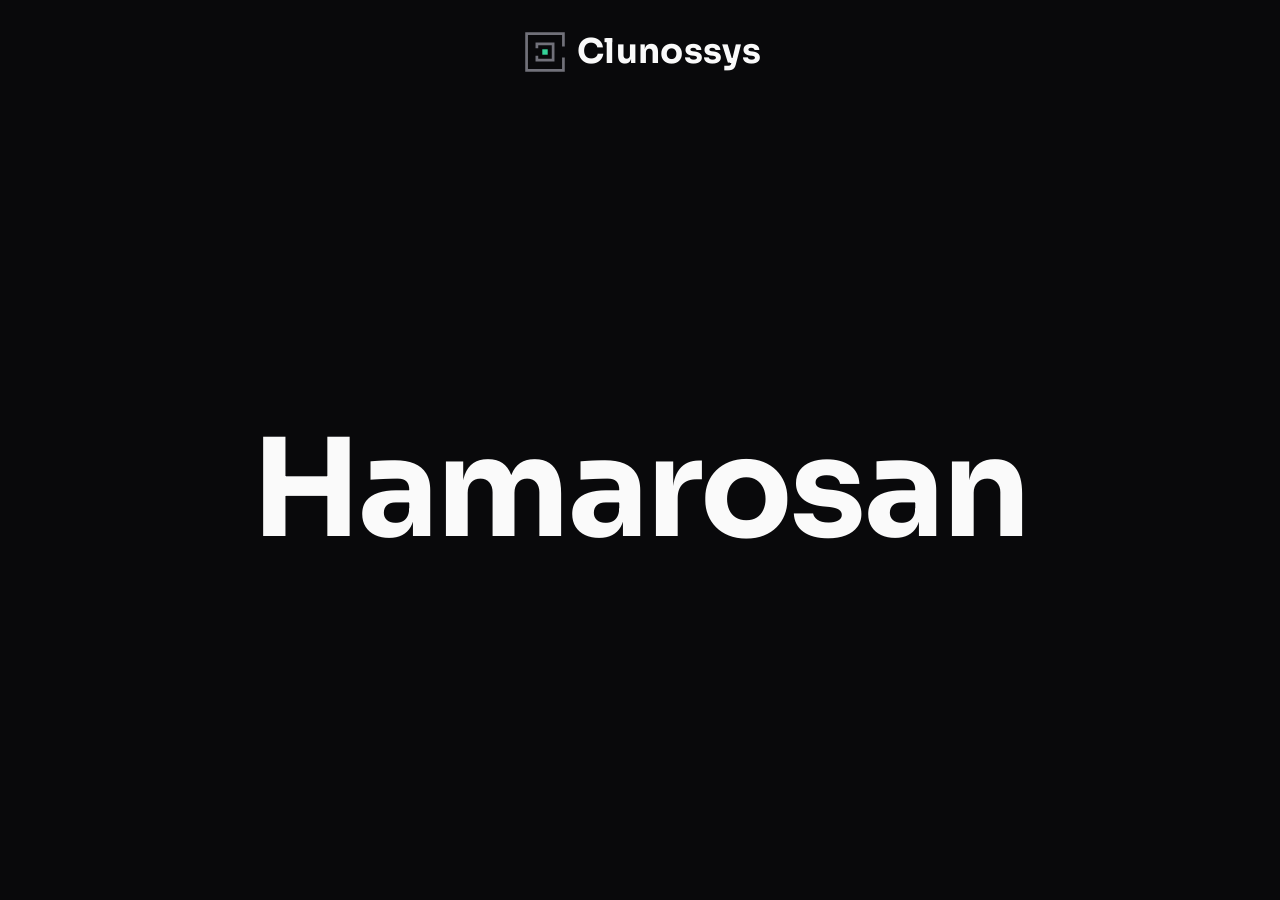
==== index.html @ a7177b34 "Update print statement from 'HellAdd coming soon pageo' to 'Goodbye'" ====
<!DOCTYPE html>
<html lang="hu">
<head>
<meta charset="utf-8">
<meta name="viewport" content="width=device-width, initial-scale=1">
<title>Clunossys | Hamarosan</title>
<meta name="description" content="A Clunossys weboldala hamarosan indul.">
<meta name="theme-color" content="#09090B">
<meta property="og:type" content="website">
<meta property="og:locale" content="hu_HU">
<meta property="og:title" content="Clunossys | Hamarosan">
<meta property="og:description" content="A Clunossys weboldala hamarosan indul.">
<meta property="og:url" content="https://clunossys.hu/">
<link rel="canonical" href="https://clunossys.hu/">
<link rel="icon" href="favicon.svg" type="image/svg+xml">
<style>
/* Sora Bold, embedded in this page (SIL Open Font License 1.1, (c) The Sora Project Authors). No request goes to Google. */
@font-face {
  font-family: 'Sora';
  font-style: normal;
  font-weight: 700;
  font-display: swap;
  src: url([data-uri]) format('woff2');
  unicode-range: U+0000-00FF, U+0131, U+0152-0153, U+02BB-02BC, U+02C6, U+02DA, U+02DC, U+0304, U+0308, U+0329, U+2000-206F, U+20AC, U+2122, U+2191, U+2193, U+2212, U+2215, U+FEFF, U+FFFD;
}

:root {
  color-scheme: dark;
  --ground: #09090B;
  --text: #FAFAFA;
  --wall: #71717A;
  --thread: #34D399;
  --font-display: 'Sora', 'Avenir Next', 'Segoe UI', sans-serif;
  --logo-mark: 52px;
  --logo-font: 34px;
  --logo-gap: 6px;
  --logo-lift: -0.03em;
  --p: 0;
}

* { box-sizing: border-box; }
html, body { height: 100%; }
body {
  margin: 0;
  background: var(--ground);
  color: var(--text);
  font-family: var(--font-display);
}

.site-header {
  position: fixed;
  top: 0;
  left: 0;
  right: 0;
  z-index: 10;
  height: calc(104px - 36px * var(--p));
  display: flex;
  align-items: center;
  justify-content: center;
  background: var(--ground);
  border-bottom: 1px solid rgb(39 39 42 / var(--p));
}
.logo {
  display: inline-flex;
  align-items: center;
  gap: var(--logo-gap);
  color: var(--text);
  text-decoration: none;
  transform: scale(calc(1 - 0.16 * var(--p)));
  border-radius: 6px;
}
.logo:focus-visible {
  outline: 2px solid var(--thread);
  outline-offset: 8px;
}
.logo-mark {
  flex: none;
  width: var(--logo-mark);
  height: var(--logo-mark);
  overflow: visible;
}
.logo-wall {
  fill: none;
  stroke: var(--wall);
  stroke-width: 5;
}
.logo-clew {
  fill: var(--thread);
}
.logo-word {
  display: flex;
  font-family: var(--font-display);
  font-weight: 700;
  font-size: var(--logo-font);
  line-height: 1.3;
  letter-spacing: 0.01em;
  white-space: nowrap;
  margin-bottom: calc(2 * var(--logo-lift));
}
.logo-word > span {
  flex: none;
  display: block;
}
.logo-word .x {
  overflow: hidden;
}
.logo-word .u {
  position: relative;
}
.logo-word .u .lo {
  display: block;
}
.logo-word .u .up {
  position: absolute;
  left: 0;
  top: 0;
  opacity: 0;
}

main {
  min-height: 100%;
  padding: 104px 24px 24px;
  display: flex;
  align-items: center;
  justify-content: center;
}
h1 {
  margin: 0;
  font-weight: 700;
  font-size: clamp(44px, 11vw, 136px);
  line-height: 1;
  letter-spacing: -0.02em;
  text-align: center;
}
</style>
</head>
<body id="top">

<header class="site-header">
  <a class="logo" id="logo" href="#top" aria-label="Clunossys">
    <svg class="logo-mark" id="logoMark" viewBox="0 0 96 96" aria-hidden="true">
      <path class="logo-wall" d="M82 38V14H14V82H82V58"></path>
      <path class="logo-wall" d="M33 41V33H63V63H33V55"></path>
      <rect class="logo-clew" id="logoClewHome" x="43" y="43" width="10" height="10" style="opacity: 0"></rect>
      <rect class="logo-clew" id="logoClew" x="43" y="43" width="10" height="10"></rect>
    </svg>
    <span class="logo-word" id="logoWord" aria-hidden="true"><span class="k">C</span><span class="x">lu</span><span class="k u"><span class="lo">n</span><span class="up">N</span></span><span class="x">os</span><span class="k u"><span class="lo">s</span><span class="up">S</span></span><span class="x">ys</span></span>
  </a>
</header>

<main>
  <h1>Hamarosan</h1>
</main>

<script>
(function () {
  var SCROLL_DISTANCE = 640;
  var TRAVEL_END = 0.6;
  var FADE_START = 0.63;
  var COLLAPSE_END = 0.88;
  var CAPS_START = 0.9;
  var C_BEARING = 0.045;
  var HALF = 5;

  var root = document.documentElement;
  var logo = document.getElementById('logo');
  var mark = document.getElementById('logoMark');
  var clew = document.getElementById('logoClew');
  var home = document.getElementById('logoClewHome');
  var word = document.getElementById('logoWord');
  var firstLetter = word.querySelector('.k');
  var groups = Array.prototype.slice.call(word.querySelectorAll('.x'));
  var caps = Array.prototype.slice.call(word.querySelectorAll('.u')).map(function (el) {
    return { el: el, lo: el.querySelector('.lo'), up: el.querySelector('.up') };
  });
  var reduceMotion = window.matchMedia('(prefers-reduced-motion: reduce)');

  var widths = [];
  var capWidths = [];
  var points = [];
  var lengths = [];
  var total = 0;
  var distance = SCROLL_DISTANCE;
  var ticking = false;

  function clamp(v) { return v < 0 ? 0 : v > 1 ? 1 : v; }
  function smooth(v) { return v * v * (3 - 2 * v); }

  function measure() {
    logo.style.transform = 'none';
    word.style.transform = '';
    groups.forEach(function (el) { el.style.width = ''; el.style.opacity = ''; });
    caps.forEach(function (c) { c.el.style.width = ''; });

    widths = groups.map(function (el) { return el.getBoundingClientRect().width; });
    capWidths = caps.map(function (c) {
      return [c.lo.getBoundingClientRect().width, c.up.getBoundingClientRect().width];
    });
    var m = mark.getBoundingClientRect();
    var c = firstLetter.getBoundingClientRect();
    var scale = m.width / 96;
    var fontSize = parseFloat(getComputedStyle(word).fontSize);
    var hitX = (c.left - m.left + fontSize * C_BEARING) / scale;

    points = [[48, 48], [23.5, 48], [23.5, 72.5], [72.5, 72.5], [72.5, 48], [hitX - HALF, 48]];
    lengths = [];
    total = 0;
    for (var i = 1; i < points.length; i++) {
      var d = Math.abs(points[i][0] - points[i - 1][0]) + Math.abs(points[i][1] - points[i - 1][1]);
      lengths.push(d);
      total += d;
    }

    var scroller = document.scrollingElement || root;
    var maxScroll = scroller.scrollHeight - window.innerHeight;
    distance = maxScroll > 0 ? Math.min(SCROLL_DISTANCE, maxScroll) : SCROLL_DISTANCE;

    logo.style.transform = '';
    update();
  }

  function pointAt(t) {
    var dist = t * total;
    for (var i = 0; i < lengths.length; i++) {
      if (dist <= lengths[i] || i === lengths.length - 1) {
        var f = lengths[i] ? clamp(dist / lengths[i]) : 1;
        return [
          points[i][0] + (points[i + 1][0] - points[i][0]) * f,
          points[i][1] + (points[i + 1][1] - points[i][1]) * f
        ];
      }
      dist -= lengths[i];
    }
    return points[points.length - 1];
  }

  function update() {
    ticking = false;
    var scrollTop = (document.scrollingElement || root).scrollTop;
    var p = clamp(scrollTop / distance);
    if (reduceMotion.matches) { p = p >= 1 ? 1 : 0; }

    var t = clamp(p / TRAVEL_END);
    var q = clamp((p - TRAVEL_END) / (COLLAPSE_END - TRAVEL_END));
    var u = smooth(clamp((p - CAPS_START) / (1 - CAPS_START)));

    root.style.setProperty('--p', p.toFixed(4));

    var pos = pointAt(t);
    clew.setAttribute('transform', 'translate(' + (pos[0] - 48).toFixed(2) + ' ' + (pos[1] - 48).toFixed(2) + ')');

    clew.style.opacity = (1 - clamp((p - FADE_START) / 0.06)).toFixed(3);
    home.style.opacity = smooth(clamp((p - FADE_START) / (COLLAPSE_END - FADE_START))).toFixed(3);

    caps.forEach(function (c, i) {
      var w = capWidths[i];
      c.el.style.width = (w[0] + (w[1] - w[0]) * u).toFixed(2) + 'px';
      c.lo.style.opacity = (1 - u).toFixed(3);
      c.up.style.opacity = u.toFixed(3);
    });

    var knock = Math.sin(Math.PI * clamp(q / 0.3)) * 3;
    word.style.transform = knock ? 'translateX(' + knock.toFixed(2) + 'px)' : '';

    var stagger = 0.16;
    groups.forEach(function (el, i) {
      var e = smooth(clamp((q - i * stagger) / (1 - (groups.length - 1) * stagger)));
      el.style.width = (widths[i] * (1 - e)).toFixed(2) + 'px';
      el.style.opacity = clamp(1 - e * 1.35).toFixed(3);
    });
  }

  function onScroll() {
    if (!ticking) {
      ticking = true;
      window.requestAnimationFrame(update);
    }
  }

  window.addEventListener('scroll', onScroll, { passive: true });
  window.addEventListener('resize', measure);
  window.addEventListener('load', measure);
  if (reduceMotion.addEventListener) { reduceMotion.addEventListener('change', update); }
  if (document.fonts && document.fonts.ready) { document.fonts.ready.then(measure); }
  measure();
})();
</script>
</body>
</html>
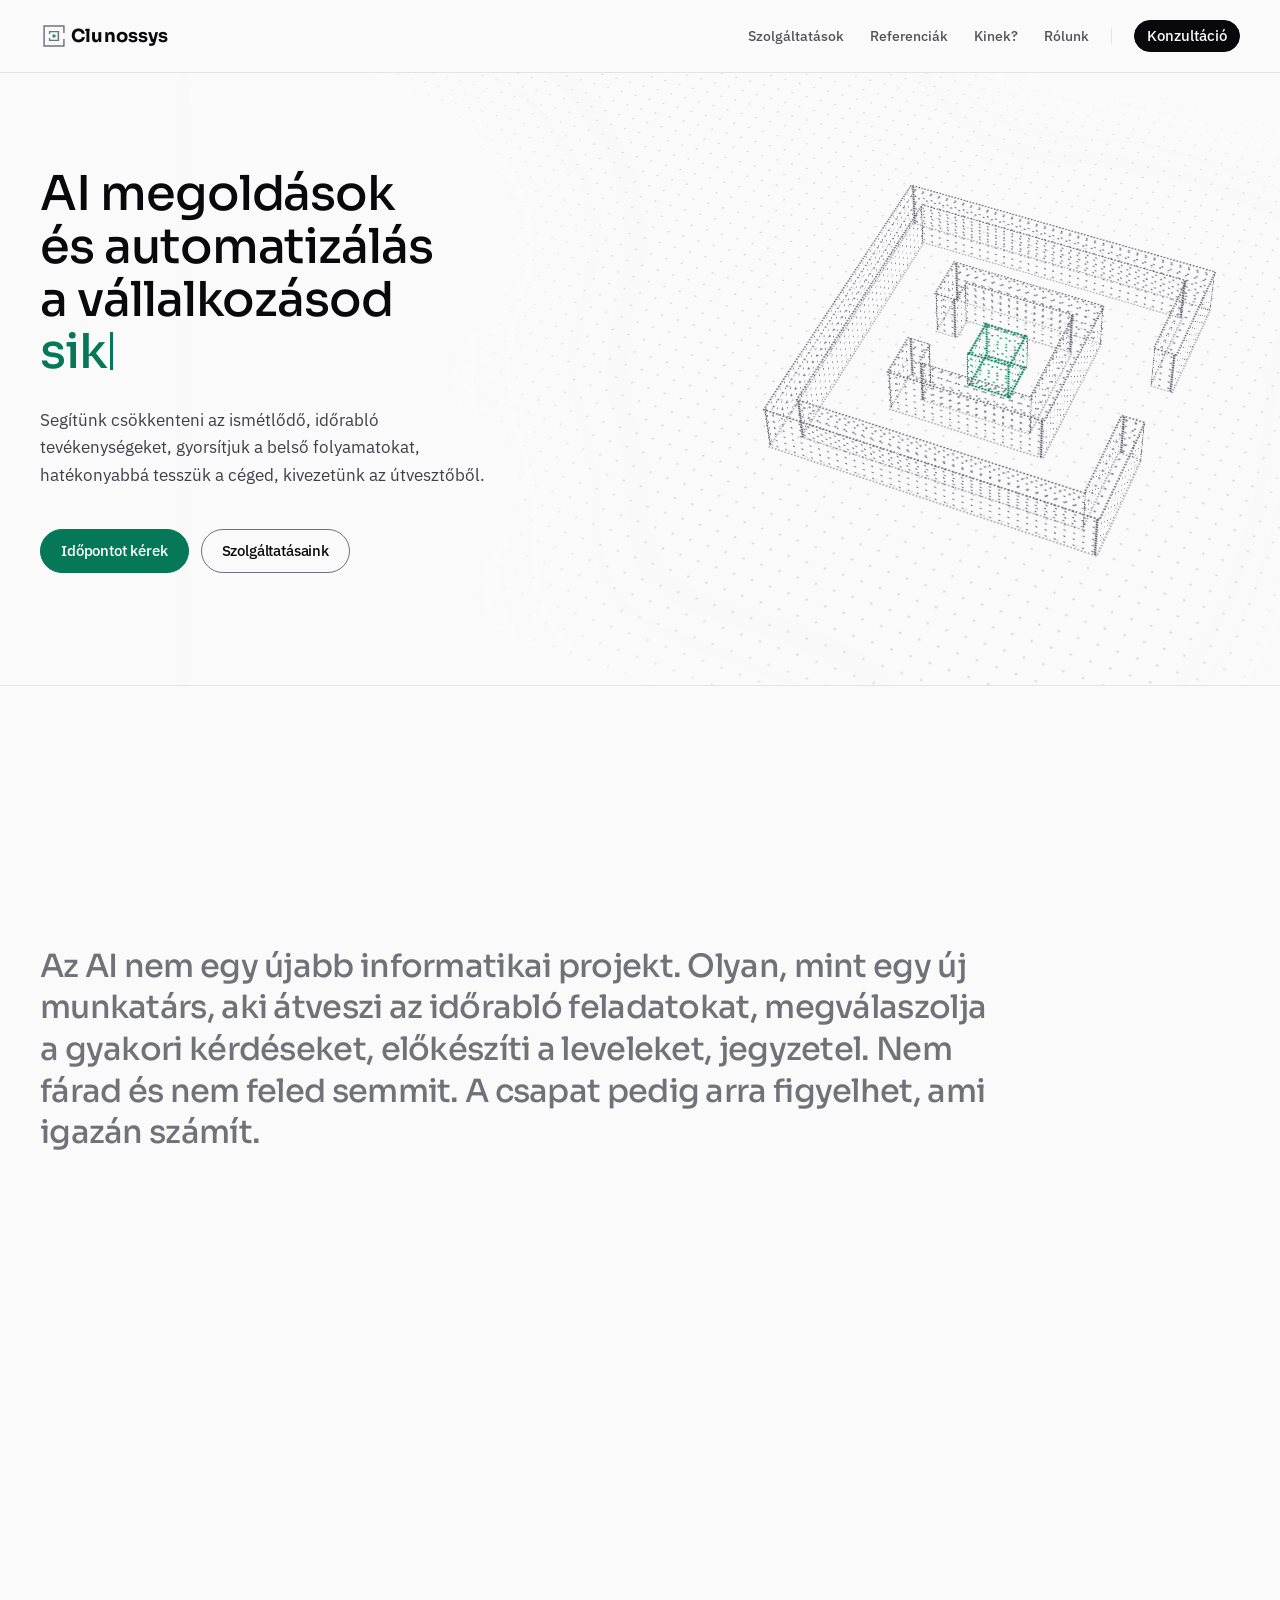
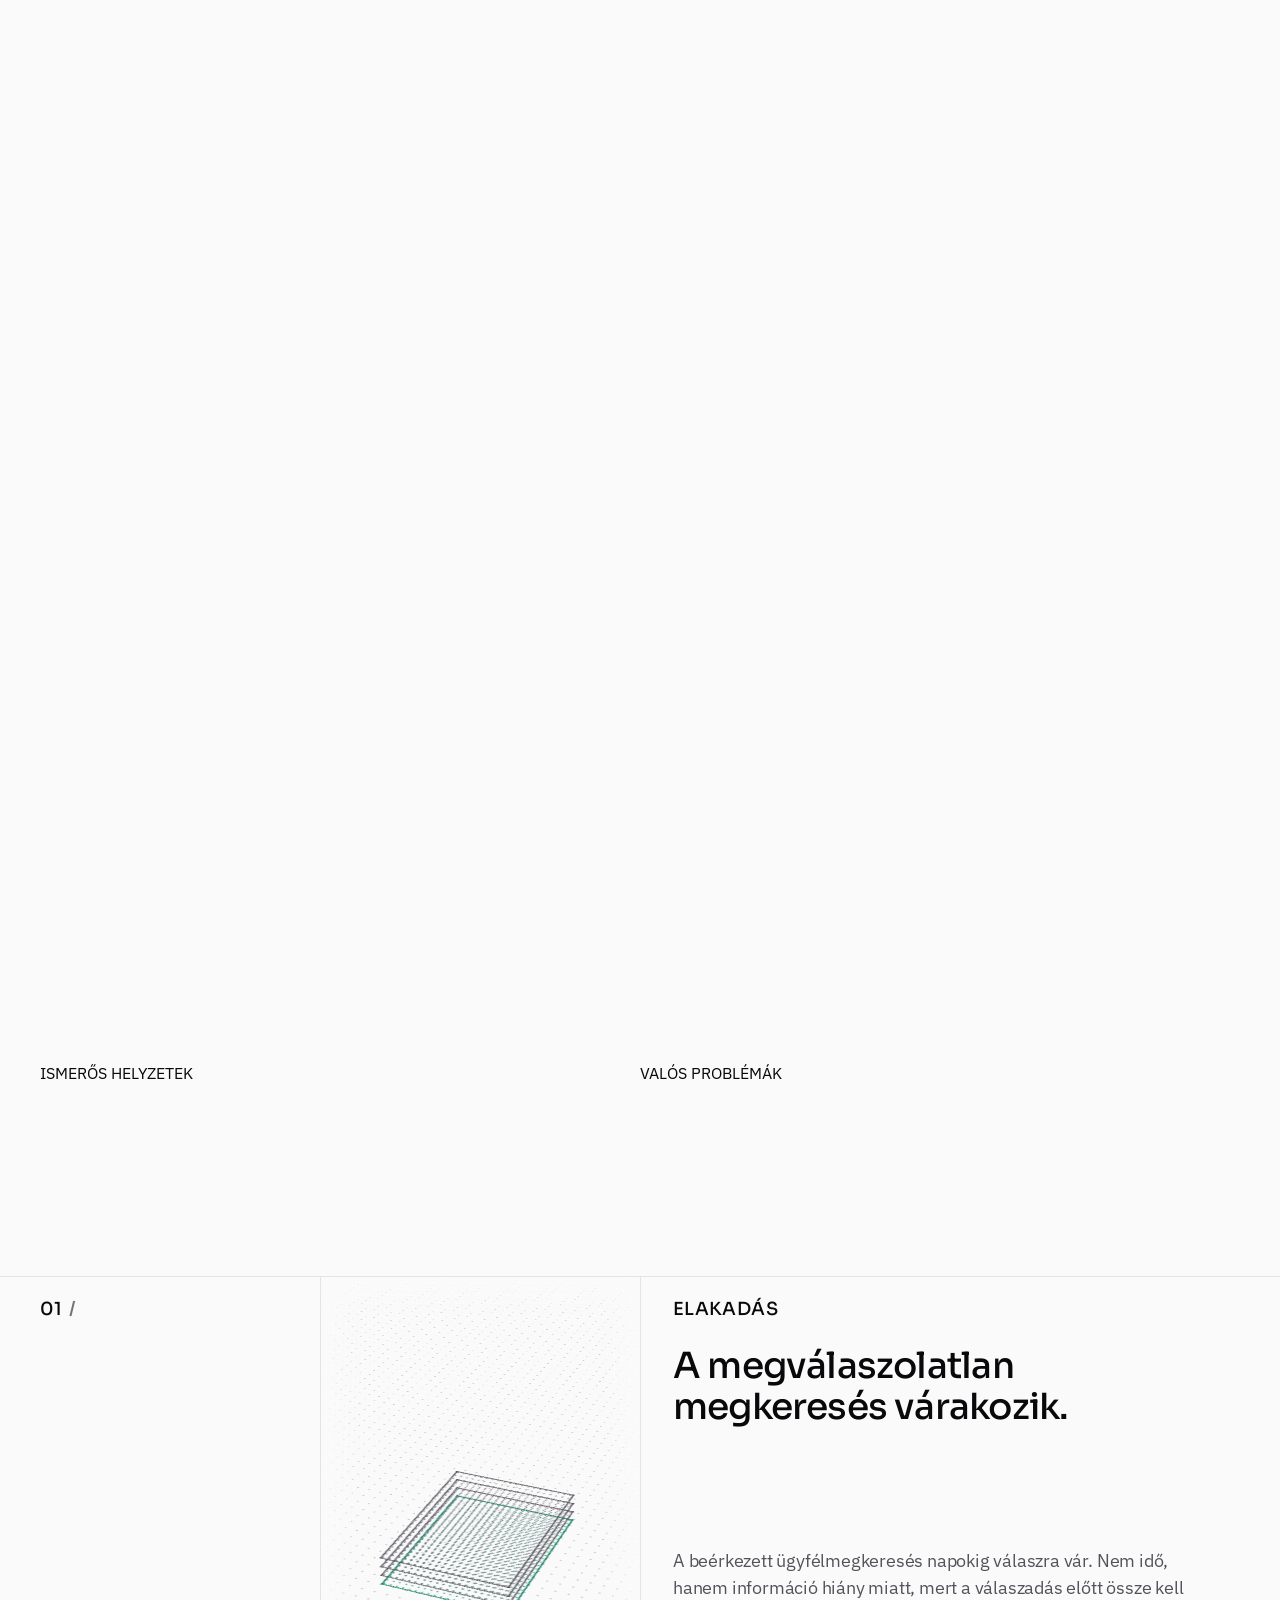
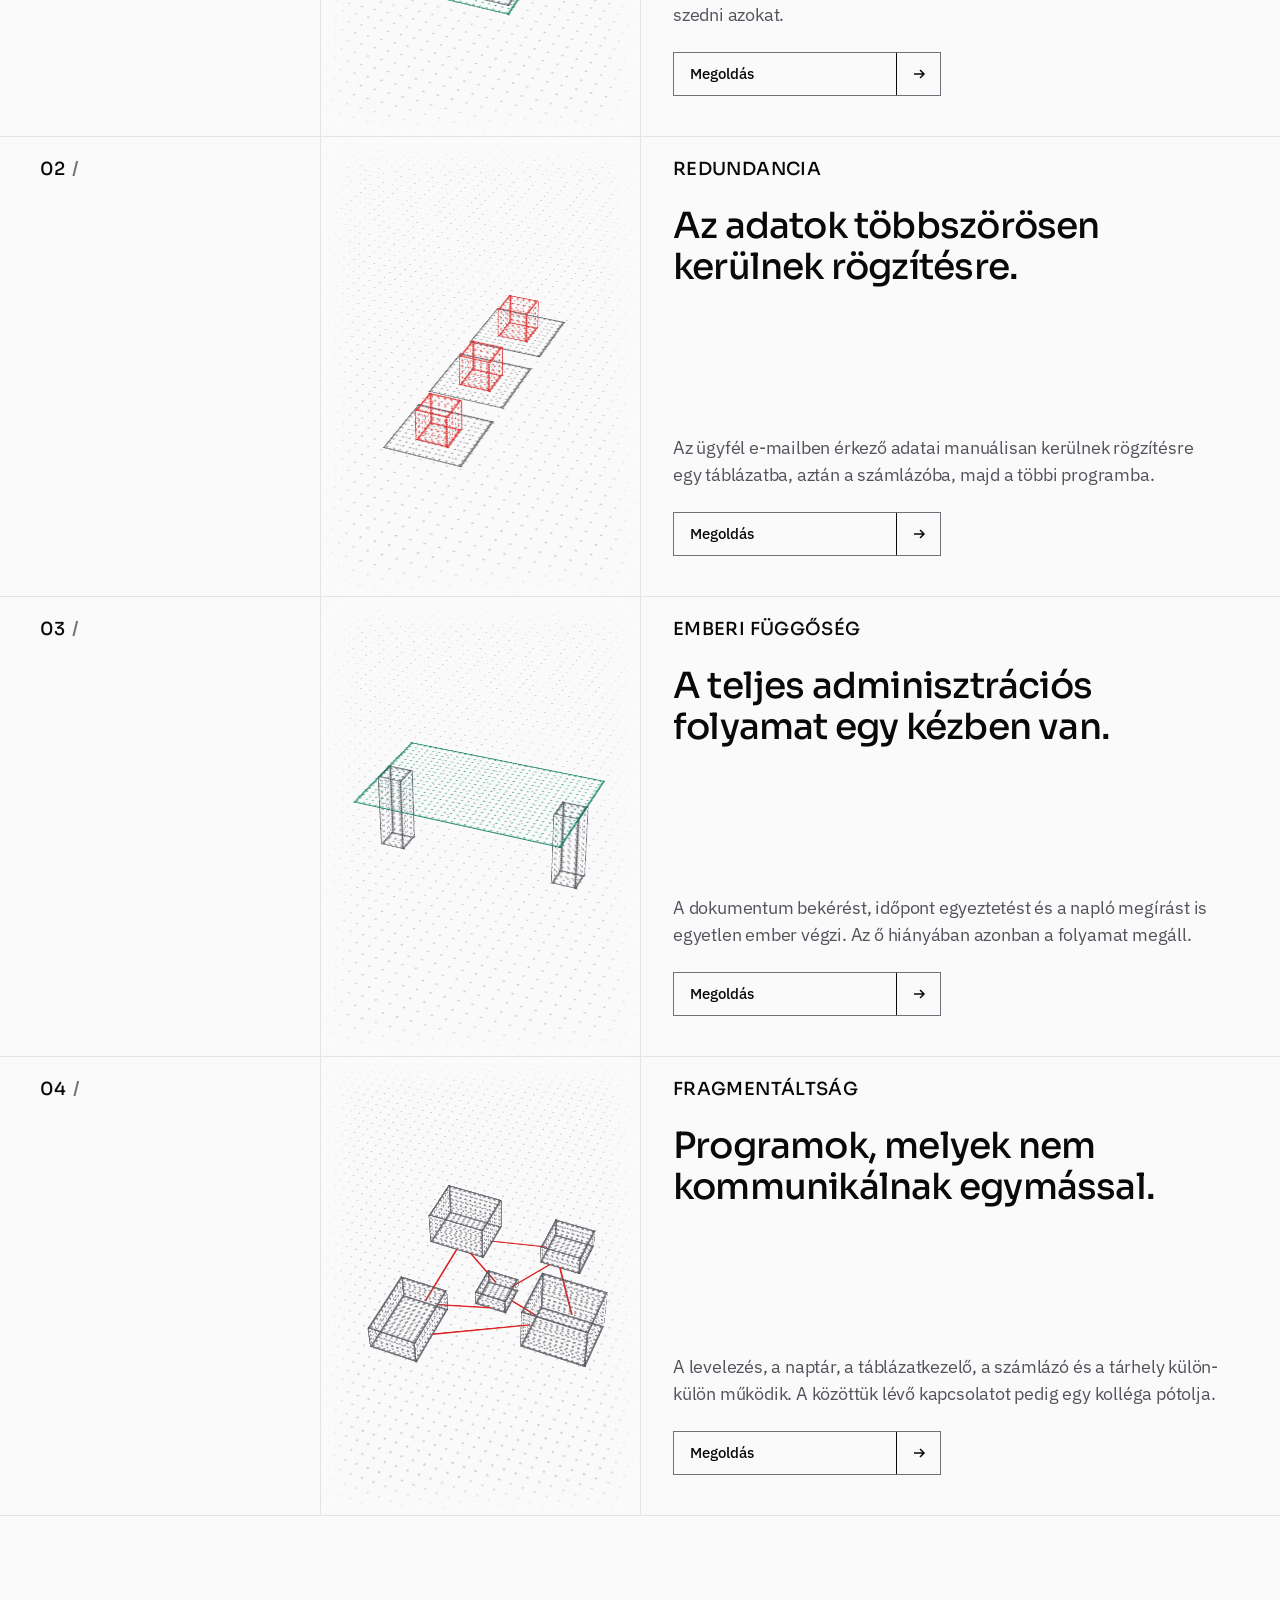
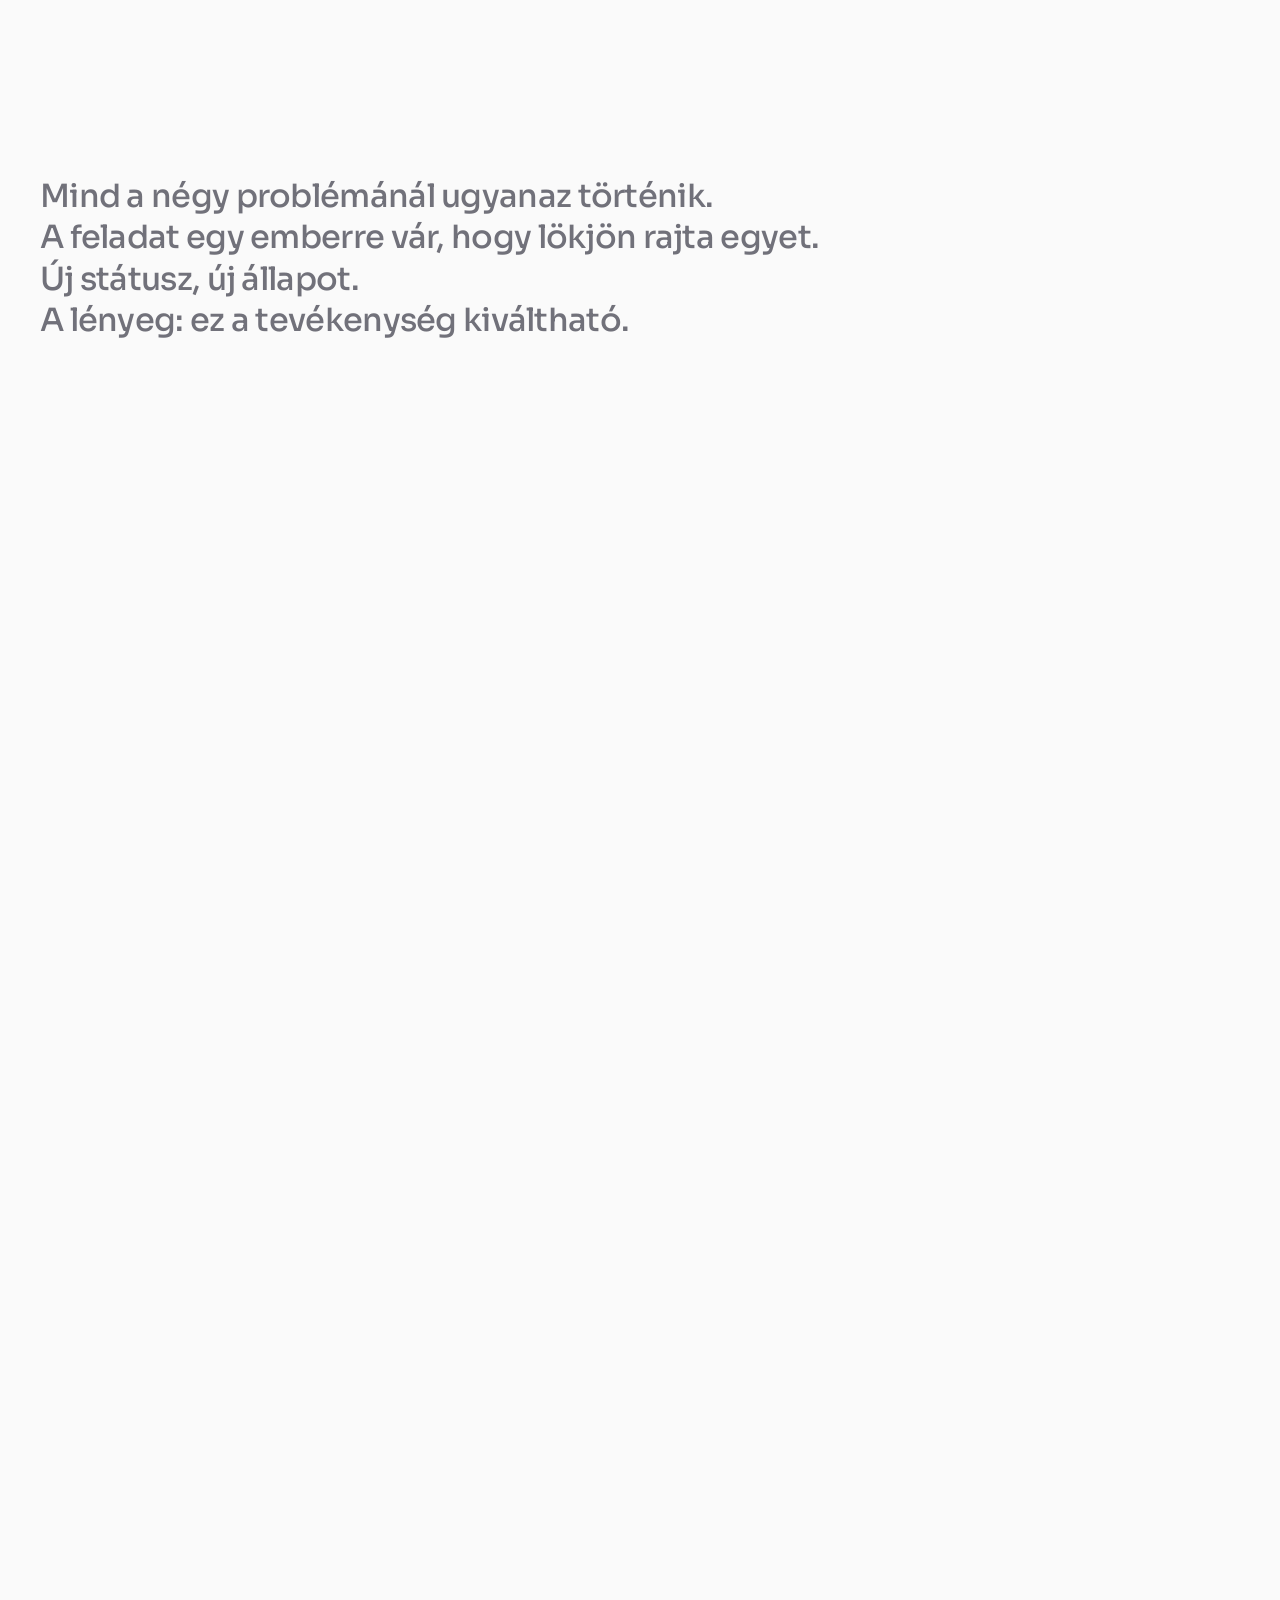
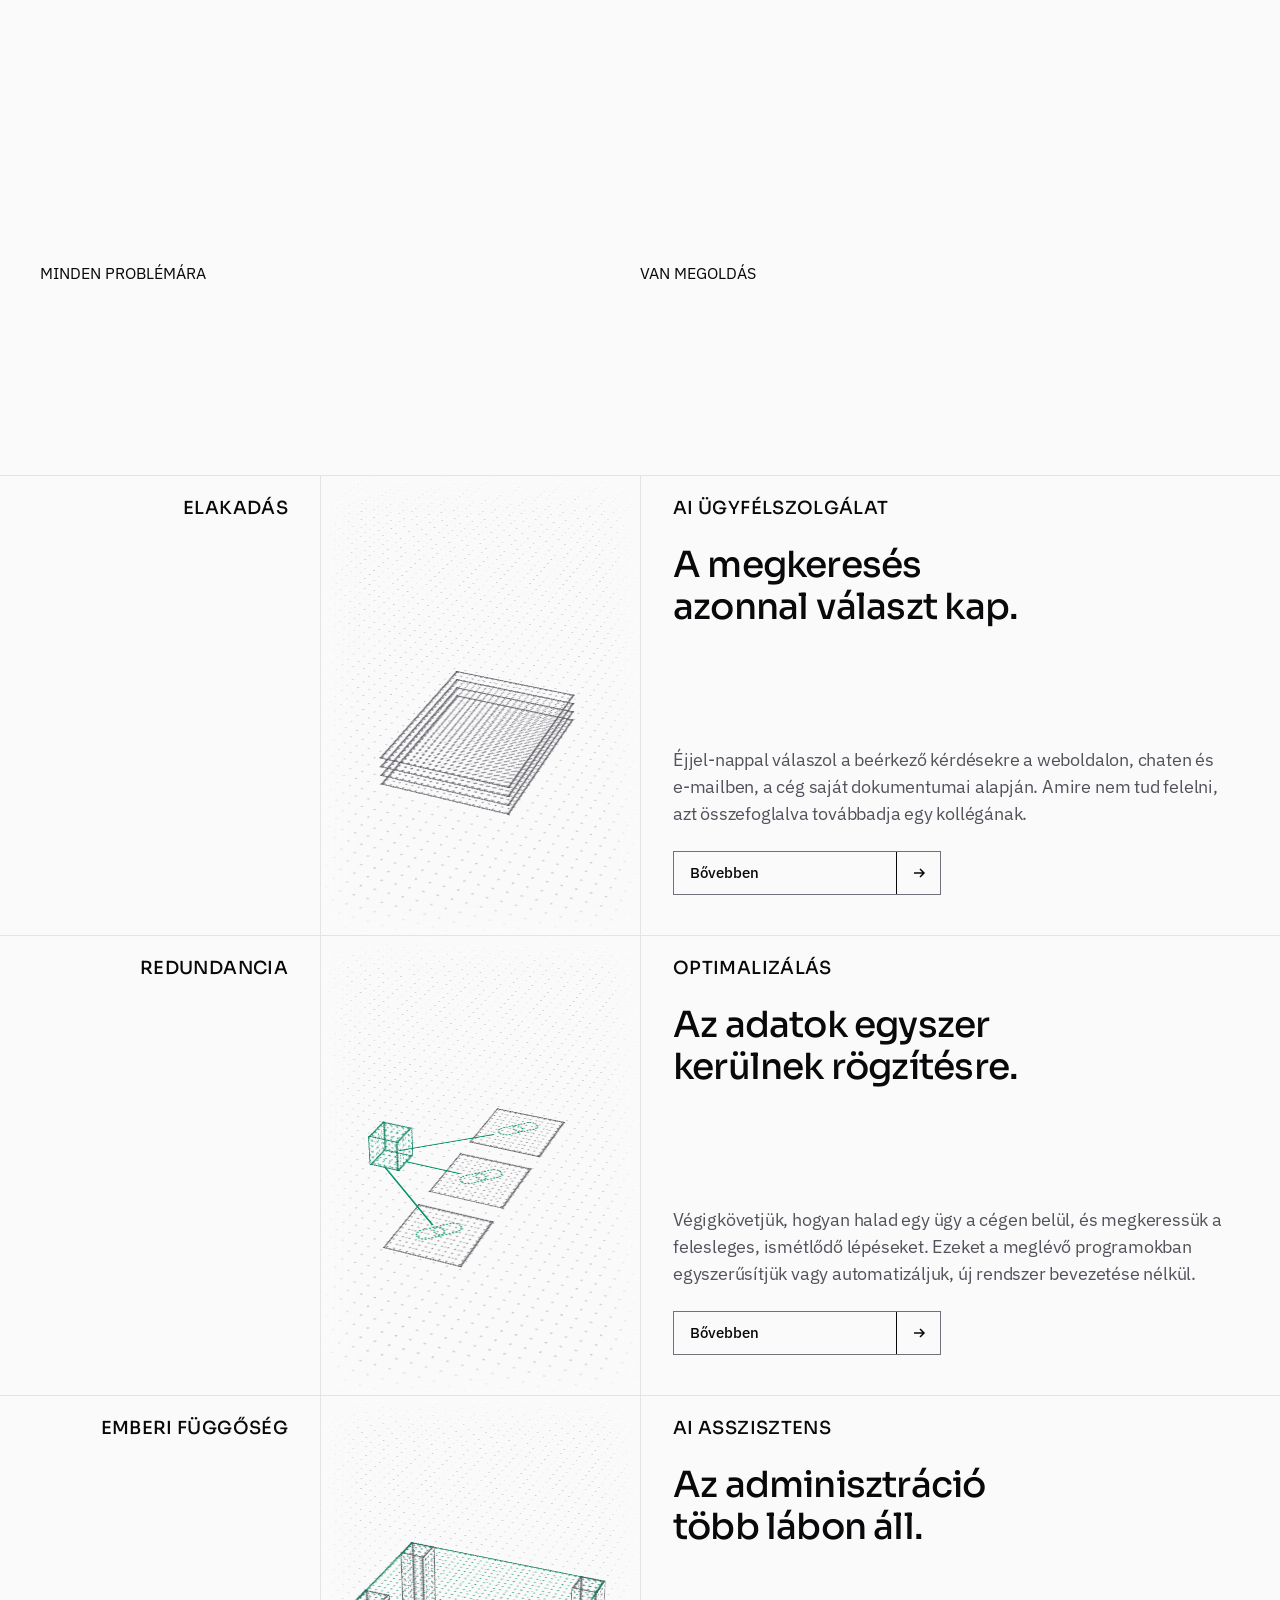
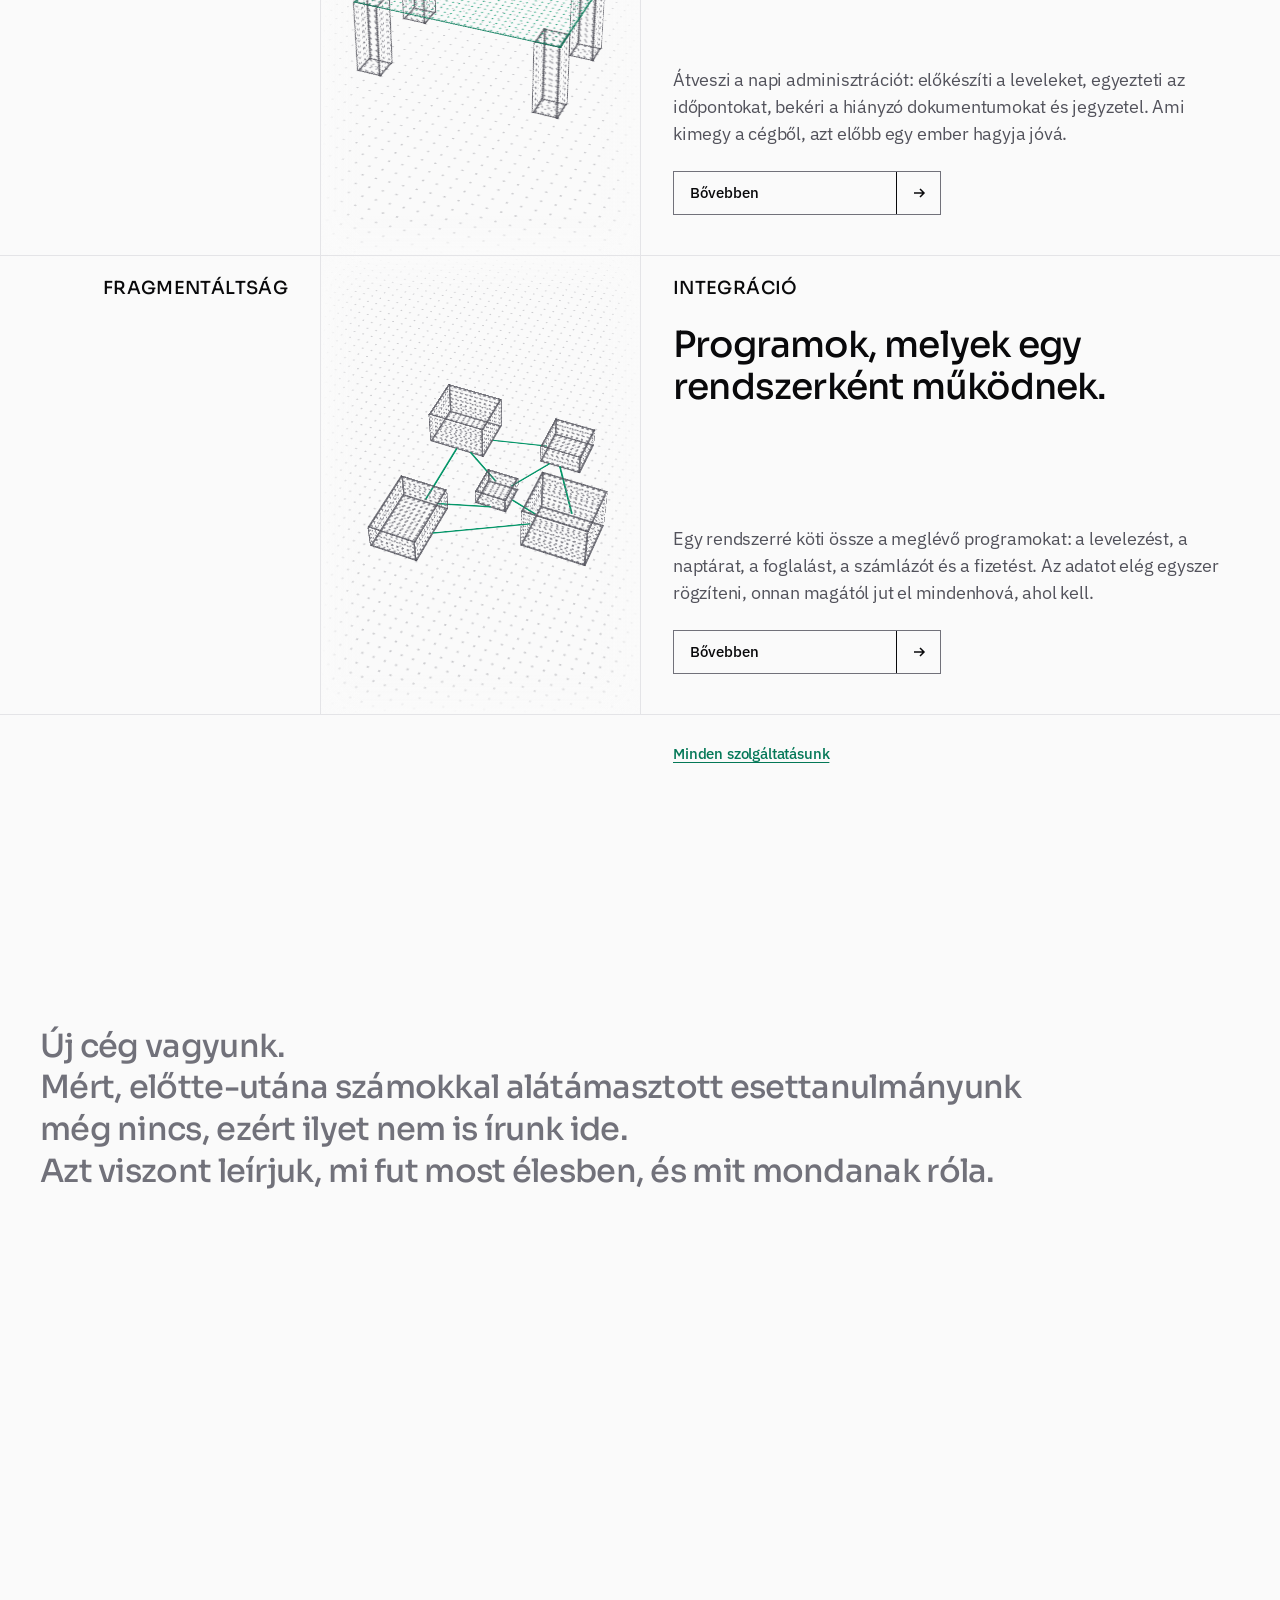
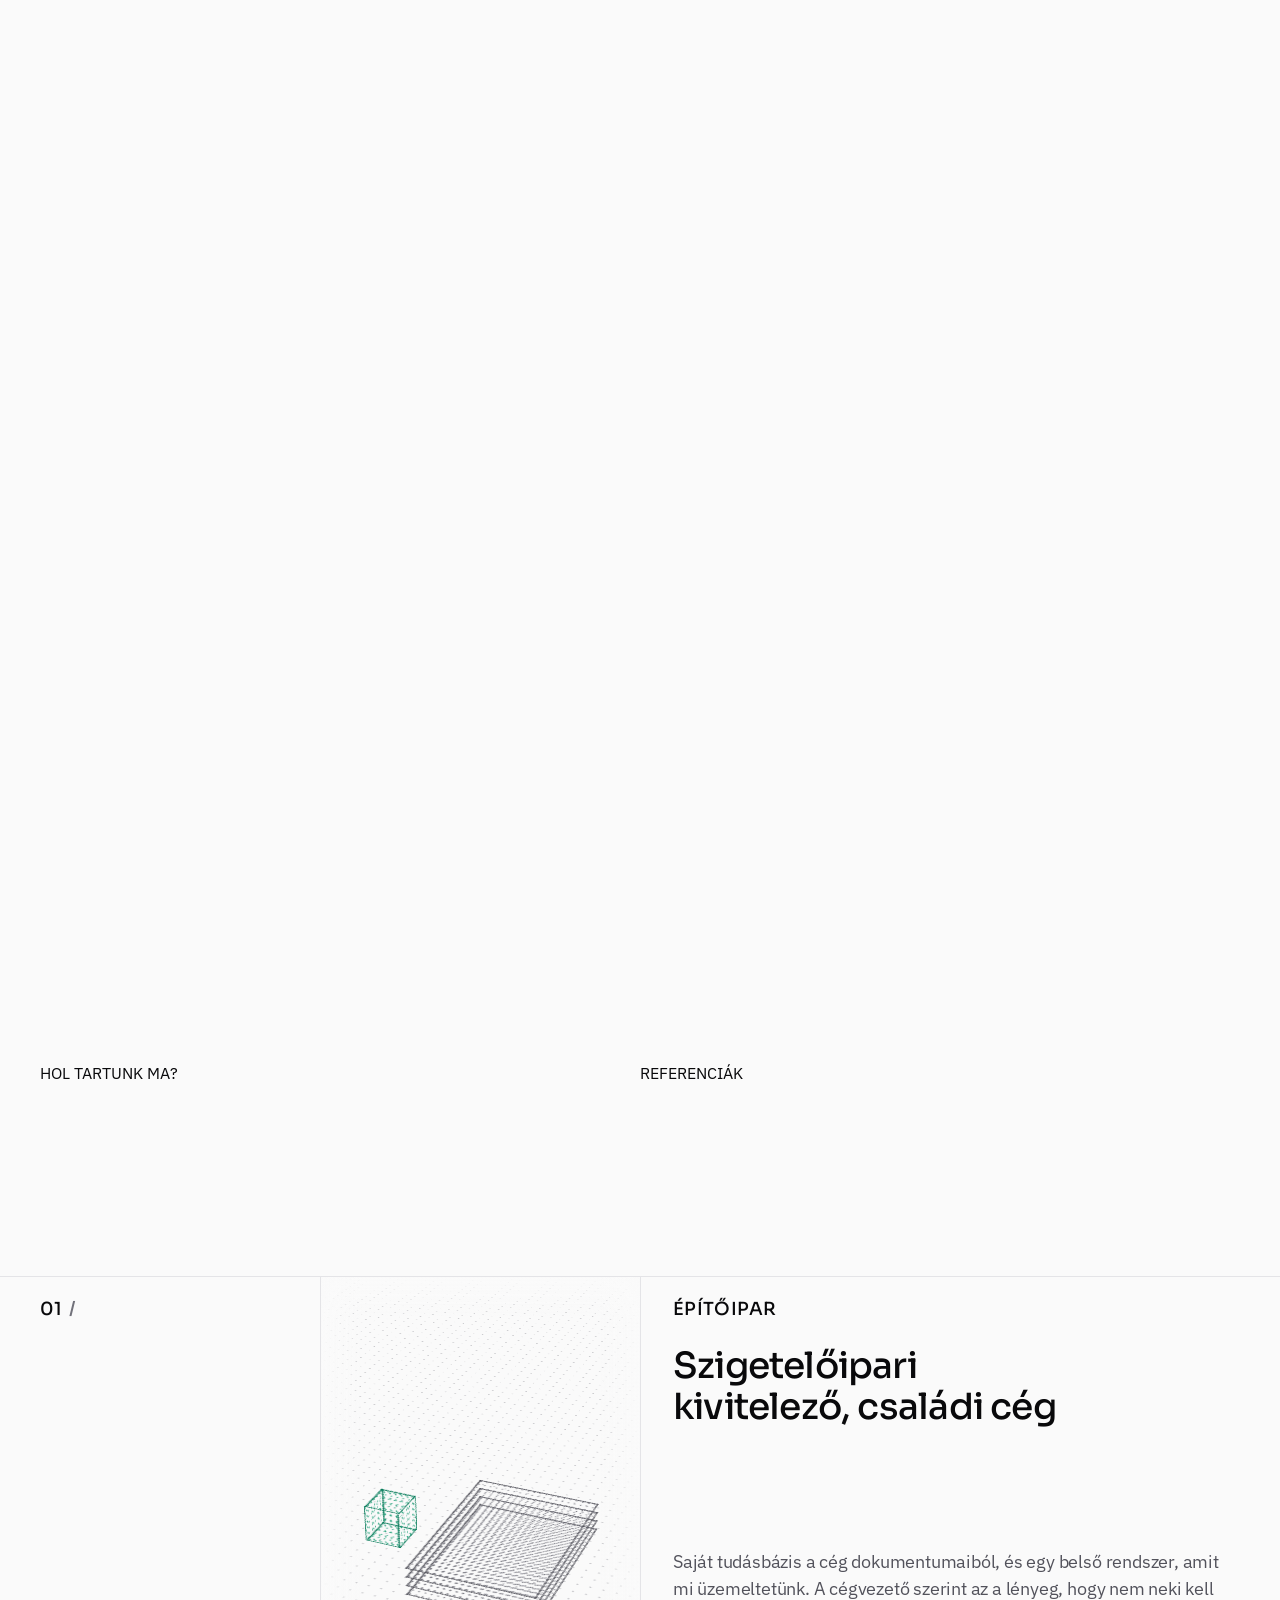
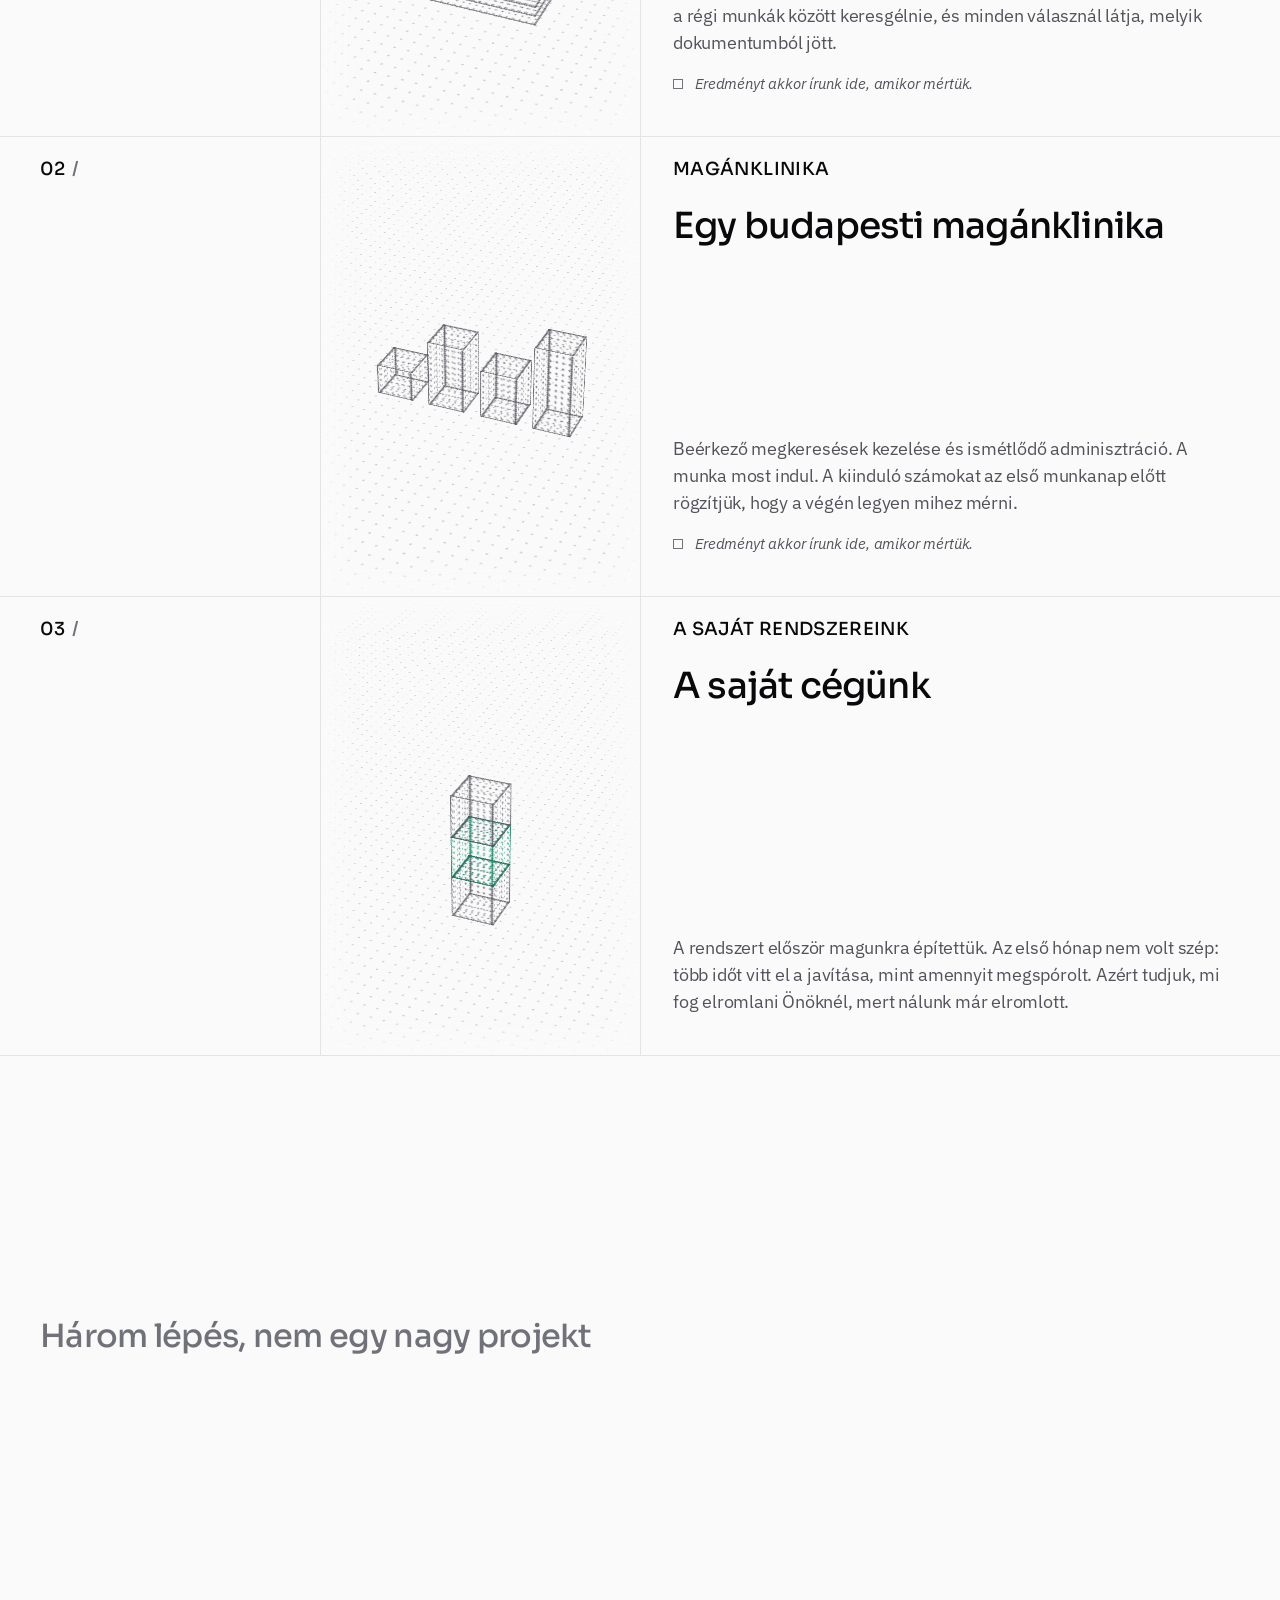
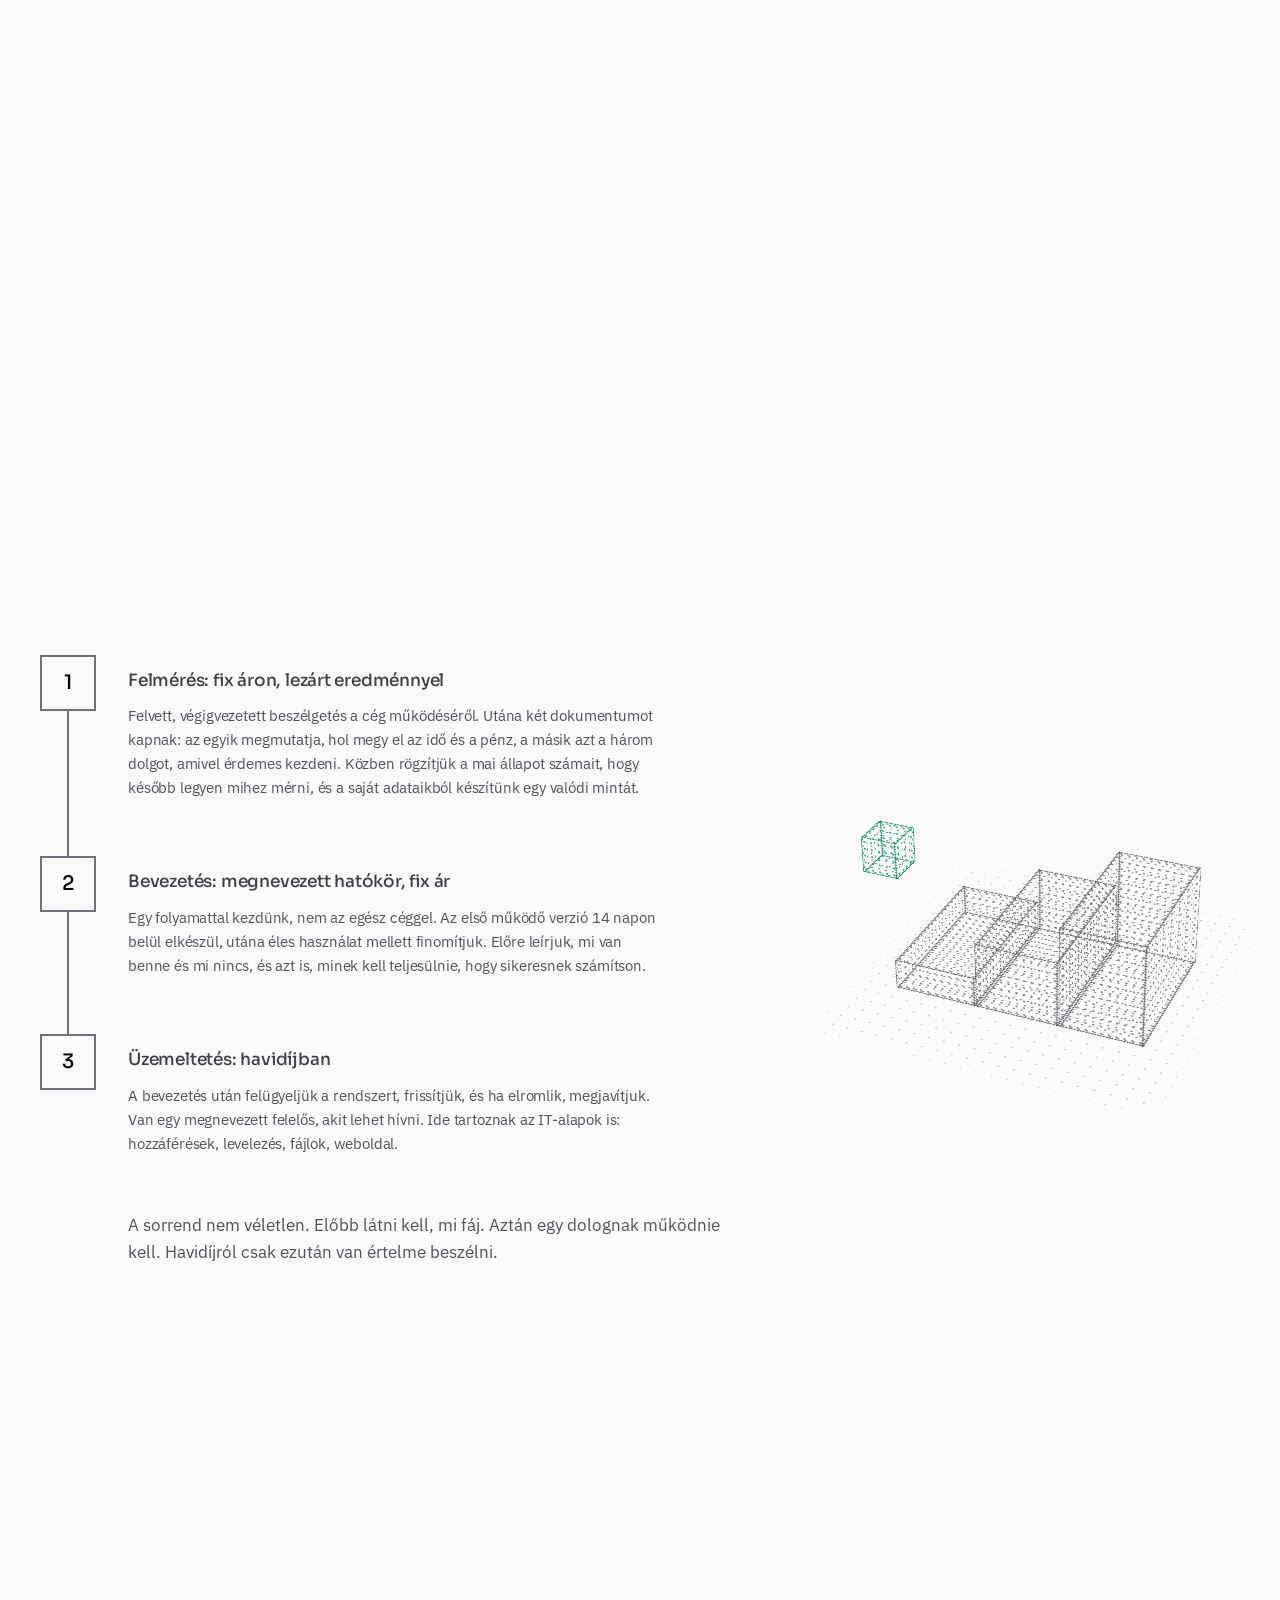
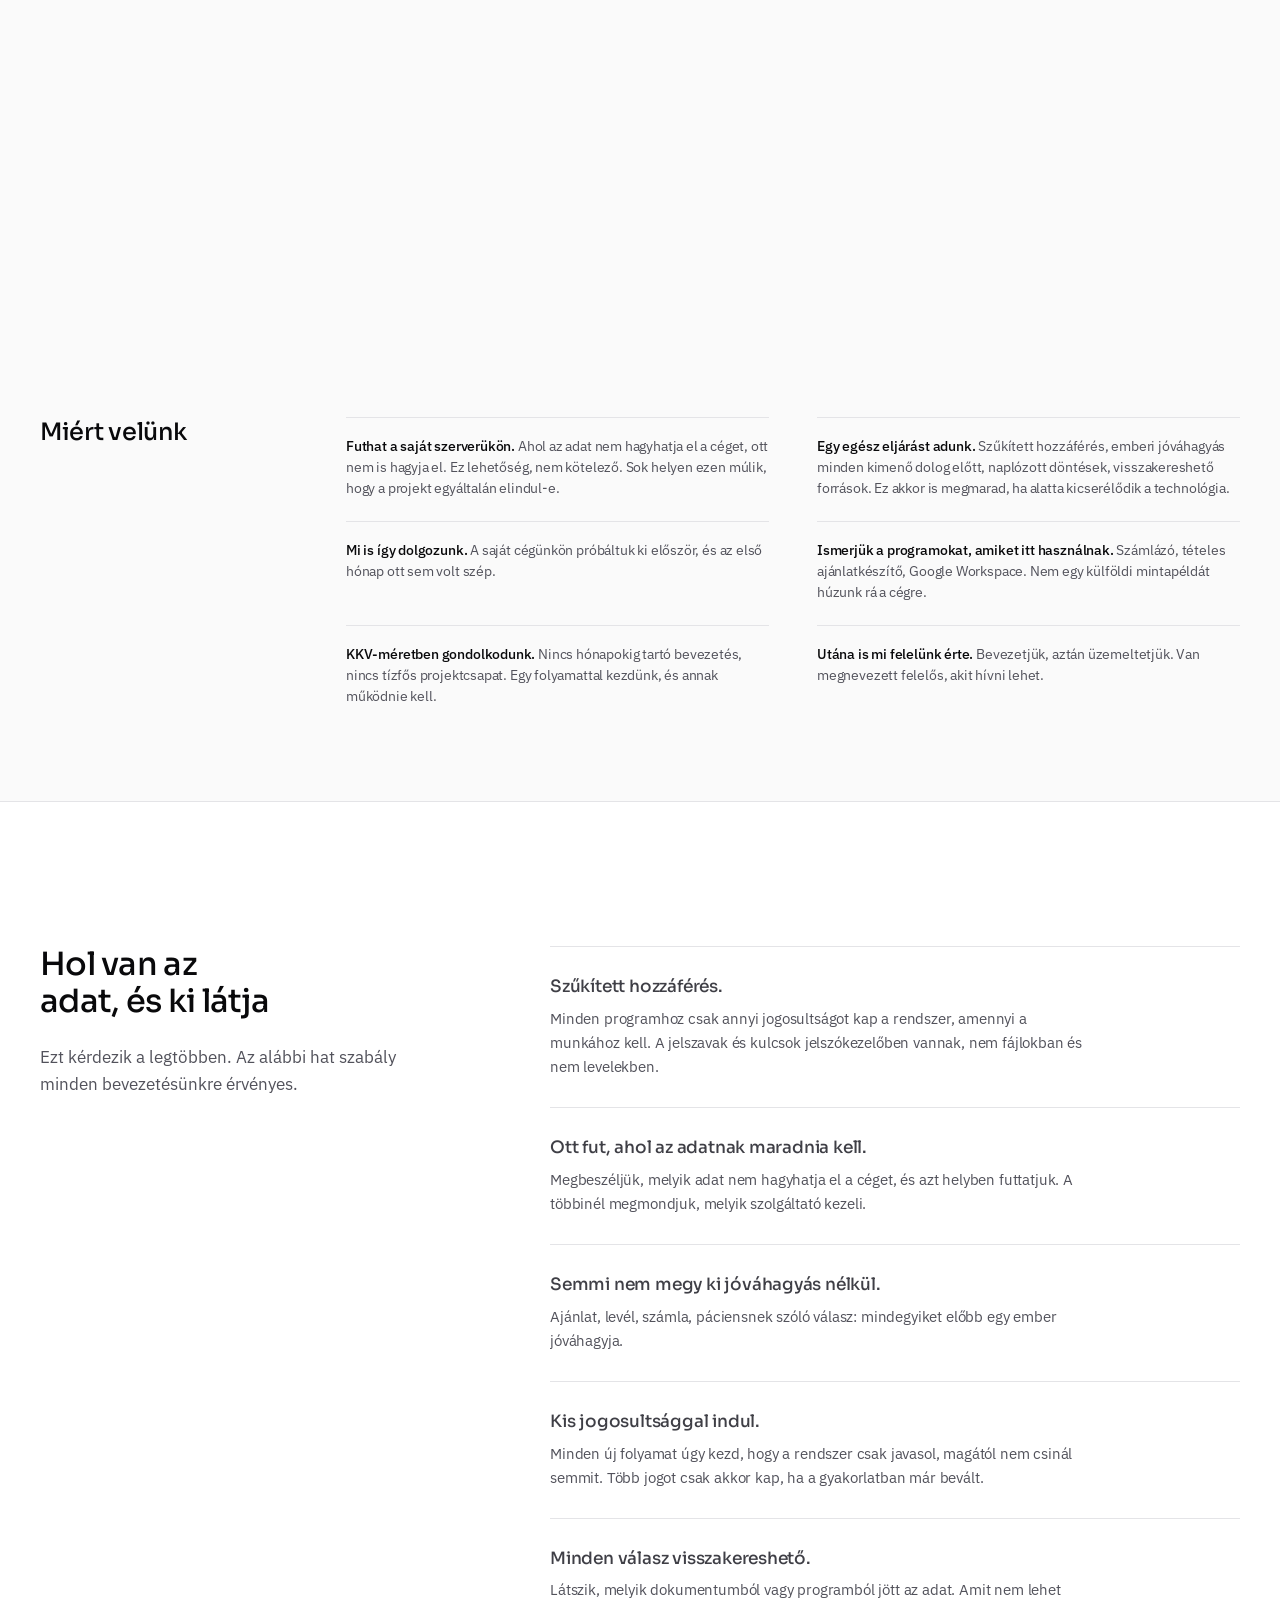
==== commit 27f8b9be: "Élő oldal: főoldal, szolgáltatások, kapcsolat, 404 A design canvas forrásaiból összerakott statikus " ====
--- a/index.html
+++ b/index.html
@@ -1,289 +1,382 @@
 <!DOCTYPE html>
-<html lang="hu">
+<html lang="hu" data-theme="dark">
 <head>
 <meta charset="utf-8">
 <meta name="viewport" content="width=device-width, initial-scale=1">
-<title>Clunossys | Hamarosan</title>
-<meta name="description" content="A Clunossys weboldala hamarosan indul.">
-<meta name="theme-color" content="#09090B">
+<title>Clunossys | AI megoldások és automatizálás</title>
+<meta name="description" content="Segítünk csökkenteni az ismétlődő, időrabló tevékenységeket, gyorsítjuk a belső folyamatokat, hatékonyabbá tesszük a céged, kivezetünk az útvesztőből.">
+<link rel="canonical" href="https://clunossys.hu/">
 <meta property="og:type" content="website">
 <meta property="og:locale" content="hu_HU">
-<meta property="og:title" content="Clunossys | Hamarosan">
-<meta property="og:description" content="A Clunossys weboldala hamarosan indul.">
+<meta property="og:site_name" content="Clunossys">
+<meta property="og:title" content="Clunossys | AI megoldások és automatizálás">
+<meta property="og:description" content="Segítünk csökkenteni az ismétlődő, időrabló tevékenységeket, gyorsítjuk a belső folyamatokat, hatékonyabbá tesszük a céged, kivezetünk az útvesztőből.">
 <meta property="og:url" content="https://clunossys.hu/">
-<link rel="canonical" href="https://clunossys.hu/">
-<link rel="icon" href="favicon.svg" type="image/svg+xml">
-<style>
-/* Sora Bold, embedded in this page (SIL Open Font License 1.1, (c) The Sora Project Authors). No request goes to Google. */
-@font-face {
-  font-family: 'Sora';
-  font-style: normal;
-  font-weight: 700;
-  font-display: swap;
-  src: url([data-uri]) format('woff2');
-  unicode-range: U+0000-00FF, U+0131, U+0152-0153, U+02BB-02BC, U+02C6, U+02DA, U+02DC, U+0304, U+0308, U+0329, U+2000-206F, U+20AC, U+2122, U+2191, U+2193, U+2212, U+2215, U+FEFF, U+FFFD;
-}
-
-:root {
-  color-scheme: dark;
-  --ground: #09090B;
-  --text: #FAFAFA;
-  --wall: #71717A;
-  --thread: #34D399;
-  --font-display: 'Sora', 'Avenir Next', 'Segoe UI', sans-serif;
-  --logo-mark: 52px;
-  --logo-font: 34px;
-  --logo-gap: 6px;
-  --logo-lift: -0.03em;
-  --p: 0;
-}
-
-* { box-sizing: border-box; }
-html, body { height: 100%; }
-body {
-  margin: 0;
-  background: var(--ground);
-  color: var(--text);
-  font-family: var(--font-display);
-}
-
-.site-header {
-  position: fixed;
-  top: 0;
-  left: 0;
-  right: 0;
-  z-index: 10;
-  height: calc(104px - 36px * var(--p));
-  display: flex;
-  align-items: center;
-  justify-content: center;
-  background: var(--ground);
-  border-bottom: 1px solid rgb(39 39 42 / var(--p));
-}
-.logo {
-  display: inline-flex;
-  align-items: center;
-  gap: var(--logo-gap);
-  color: var(--text);
-  text-decoration: none;
-  transform: scale(calc(1 - 0.16 * var(--p)));
-  border-radius: 6px;
-}
-.logo:focus-visible {
-  outline: 2px solid var(--thread);
-  outline-offset: 8px;
-}
-.logo-mark {
-  flex: none;
-  width: var(--logo-mark);
-  height: var(--logo-mark);
-  overflow: visible;
-}
-.logo-wall {
-  fill: none;
-  stroke: var(--wall);
-  stroke-width: 5;
-}
-.logo-clew {
-  fill: var(--thread);
-}
-.logo-word {
-  display: flex;
-  font-family: var(--font-display);
-  font-weight: 700;
-  font-size: var(--logo-font);
-  line-height: 1.3;
-  letter-spacing: 0.01em;
-  white-space: nowrap;
-  margin-bottom: calc(2 * var(--logo-lift));
-}
-.logo-word > span {
-  flex: none;
-  display: block;
-}
-.logo-word .x {
-  overflow: hidden;
-}
-.logo-word .u {
-  position: relative;
-}
-.logo-word .u .lo {
-  display: block;
-}
-.logo-word .u .up {
-  position: absolute;
-  left: 0;
-  top: 0;
-  opacity: 0;
-}
-
-main {
-  min-height: 100%;
-  padding: 104px 24px 24px;
-  display: flex;
-  align-items: center;
-  justify-content: center;
-}
-h1 {
-  margin: 0;
-  font-weight: 700;
-  font-size: clamp(44px, 11vw, 136px);
-  line-height: 1;
-  letter-spacing: -0.02em;
-  text-align: center;
-}
-</style>
+<meta name="theme-color" content="#09090B">
+<link rel="icon" href="/favicon.svg" type="image/svg+xml">
+<script>(function(){var m='auto';try{var v=localStorage.getItem('clunossys-theme');if(v==='light'||v==='dark'){m=v;}}catch(e){}var h=new Date().getHours();var t=m==='auto'?(h>=7&&h<19?'light':'dark'):m;var d=document.documentElement;d.setAttribute('data-theme',t);d.setAttribute('data-theme-mode',m);})();</script>
+<link rel="stylesheet" href="/site.css?v=944e8823ae">
 </head>
-<body id="top">
-
-<header class="site-header">
-  <a class="logo" id="logo" href="#top" aria-label="Clunossys">
-    <svg class="logo-mark" id="logoMark" viewBox="0 0 96 96" aria-hidden="true">
-      <path class="logo-wall" d="M82 38V14H14V82H82V58"></path>
-      <path class="logo-wall" d="M33 41V33H63V63H33V55"></path>
-      <rect class="logo-clew" id="logoClewHome" x="43" y="43" width="10" height="10" style="opacity: 0"></rect>
-      <rect class="logo-clew" id="logoClew" x="43" y="43" width="10" height="10"></rect>
-    </svg>
-    <span class="logo-word" id="logoWord" aria-hidden="true"><span class="k">C</span><span class="x">lu</span><span class="k u"><span class="lo">n</span><span class="up">N</span></span><span class="x">os</span><span class="k u"><span class="lo">s</span><span class="up">S</span></span><span class="x">ys</span></span>
-  </a>
-</header>
-
-<main>
-  <h1>Hamarosan</h1>
+<body>
+<div id="app" data-page="Main" data-props="{}"><!--app--><div class="site" id="top" data-page="page-hgkrvqk">
+<div class="hdr-slot"><header class="site hdr hdr-live" id="fejlec-s7yexll" data-state="full">
+<a class="skip" href="#tartalom">Ugrás a tartalomra</a>
+<div class="hdr-bar">
+<a class="logo" href="#top" aria-label="Clunossys, ugrás az oldal tetejére">
+<svg class="logo-mark" viewBox="0 0 96 96" aria-hidden="true"><path class="logo-wall" d="M82 38V14H14V82H82V58"></path><path class="logo-wall" d="M33 41V33H63V63H33V55"></path><rect class="logo-clew logo-home" x="43" y="43" width="10" height="10"></rect><rect class="logo-clew logo-run" x="43" y="43" width="10" height="10"></rect></svg>
+
+
+<span class="logo-word lw" aria-hidden="true"><span class="k sw"><span class="a">C</span><span class="b">c</span></span><span class="x">lu</span><span class="k">n</span><span class="x">os</span><span class="k">s</span><span class="x">ys</span></span>
+</a>
+<nav class="hdr-nav" aria-label="Fő menü">
+<button class="nav-item" type="button" aria-controls="szolgaltatasok-panel" aria-expanded="false">Szolgáltatások</button>
+<button class="nav-item" type="button" aria-controls="referenciak-panel" aria-expanded="false">Referenciák</button>
+<a class="nav-item" href="/who-its-for">Kinek?</a>
+<a class="nav-item" href="#rolunk">Rólunk</a>
+<span class="nav-sep" aria-hidden="true"></span>
+<a class="btn btn-sm btn-pill hdr-cta" href="#kapcsolat">Konzultáció</a>
+</nav>
+<button class="hdr-menu-btn" type="button" aria-controls="mobil-menu" aria-expanded="false" aria-label="Menü">
+<svg width="20" height="20" viewBox="0 0 20 20" aria-hidden="true"><path d="M3 7h14M3 13h14" fill="none" stroke="currentColor" stroke-width="1.5"></path></svg>
+
+</button>
+
+
+</div>
+
+
+</header></div>
+<main id="tartalom">
+
+
+<section class="ui intro-band" aria-labelledby="intro-cim">
+<div class="wrap g12 intro">
+<div class="intro-text">
+<svg class="intro-shade" aria-hidden="true" focusable="false" width="1000" height="840" viewBox="-200 -210 1000 840"><path d="M150 -190C167 -181 220 -151 250 -135C280 -119 308 -106 328 -96C348 -86 356 -82 370 -75C384 -68 403 -59 414 -51C425 -43 430 -35 436 -27C442 -19 446 -11 451 -3C456 5 461 13 464 21C467 29 469 35 470 45C471 55 471 69 470 81C469 93 468 107 466 117C464 127 461 133 456 141C451 149 442 157 434 165C426 173 417 181 411 189C405 197 397 205 398 213C399 221 409 229 418 237C427 245 445 253 454 261C463 269 470 275 474 285C478 295 478 309 478 321C478 333 477 347 474 357C471 367 464 373 458 381C452 389 444 397 439 405C434 413 428 421 430 429C432 437 437 445 448 453C459 461 474 469 494 477C514 485 548 494 570 501C592 508 591 507 626 518C661 529 754 558 780 566L780 620L150 620Z"></path></svg>
+<h1 class="t-display intro-h" id="intro-cim"><span class="intro-l">AI megoldások</span> <span class="intro-l">és automatizálás</span> <span class="intro-l">a vállalkozásod</span> <span class="tw" aria-hidden="true">jövőjéért<span class="tw-caret"></span></span><span class="sr-only">jövőjéért, növekedéséért, sikeréért</span></h1>
+<p class="t-lead intro-lead">Segítünk csökkenteni az ismétlődő, időrabló tevékenységeket, gyorsítjuk a belső folyamatokat, hatékonyabbá tesszük a céged, kivezetünk az útvesztőből.</p>
+<div class="intro-cta">
+<a class="btn btn-pill btn-thread" href="#kapcsolat">Időpontot kérek</a>
+<a class="btn btn-pill btn-line" href="#megoldasok">Szolgáltatásaink</a>
+</div>
+</div>
+<div class="intro-art">
+<div class="hero-logo" aria-hidden="true" data-hero="hero-3019pss">
+<div class="hl-board"><i class="hl-floor"></i><svg class="hl-base" viewBox="0 0 96 96"><path class="hl-edge" d="M84.5 38L84.5 11.5L11.5 11.5L11.5 84.5L84.5 84.5L84.5 58L79.5 58L79.5 79.5L16.5 79.5L16.5 16.5L79.5 16.5L79.5 38Z"></path><path class="hl-edge" d="M30.5 41L30.5 30.5L65.5 30.5L65.5 65.5L30.5 65.5L30.5 55L35.5 55L35.5 60.5L60.5 60.5L60.5 35.5L35.5 35.5L35.5 41Z"></path></svg><i class="hl-side" style="--x:84.5;--y:11.5;--l:26.5;--r:90deg"></i><i class="hl-side" style="--x:11.5;--y:11.5;--l:73;--r:0deg"></i><i class="hl-side" style="--x:11.5;--y:84.5;--l:73;--r:270deg"></i><i class="hl-side" style="--x:84.5;--y:84.5;--l:73;--r:180deg"></i><i class="hl-side" style="--x:84.5;--y:58;--l:26.5;--r:90deg"></i><i class="hl-side" style="--x:79.5;--y:58;--l:5;--r:0deg"></i><i class="hl-side" style="--x:79.5;--y:79.5;--l:21.5;--r:270deg"></i><i class="hl-side" style="--x:16.5;--y:79.5;--l:63;--r:0deg"></i><i class="hl-side" style="--x:16.5;--y:16.5;--l:63;--r:90deg"></i><i class="hl-side" style="--x:79.5;--y:16.5;--l:63;--r:180deg"></i><i class="hl-side" style="--x:79.5;--y:38;--l:21.5;--r:270deg"></i><i class="hl-side" style="--x:84.5;--y:38;--l:5;--r:180deg"></i><i class="hl-side" style="--x:30.5;--y:41;--l:10.5;--r:270deg"></i><i class="hl-side" style="--x:30.5;--y:30.5;--l:35;--r:0deg"></i><i class="hl-side" style="--x:65.5;--y:30.5;--l:35;--r:90deg"></i><i class="hl-side" style="--x:65.5;--y:65.5;--l:35;--r:180deg"></i><i class="hl-side" style="--x:30.5;--y:65.5;--l:10.5;--r:270deg"></i><i class="hl-side" style="--x:30.5;--y:55;--l:5;--r:0deg"></i><i class="hl-side" style="--x:35.5;--y:55;--l:5.5;--r:90deg"></i><i class="hl-side" style="--x:35.5;--y:60.5;--l:25;--r:0deg"></i><i class="hl-side" style="--x:60.5;--y:60.5;--l:25;--r:270deg"></i><i class="hl-side" style="--x:60.5;--y:35.5;--l:25;--r:180deg"></i><i class="hl-side" style="--x:35.5;--y:35.5;--l:5.5;--r:90deg"></i><i class="hl-side" style="--x:35.5;--y:41;--l:5;--r:180deg"></i><i class="hl-cap-fill"></i><svg class="hl-cap" viewBox="0 0 96 96"><path class="hl-edge" d="M84.5 38L84.5 11.5L11.5 11.5L11.5 84.5L84.5 84.5L84.5 58L79.5 58L79.5 79.5L16.5 79.5L16.5 16.5L79.5 16.5L79.5 38Z"></path><path class="hl-edge" d="M30.5 41L30.5 30.5L65.5 30.5L65.5 65.5L30.5 65.5L30.5 55L35.5 55L35.5 60.5L60.5 60.5L60.5 35.5L35.5 35.5L35.5 41Z"></path></svg><div class="hl-cube hl-clew"><i class="hl-bot"></i><i class="hl-side" style="--x:0;--y:0;--l:10;--r:0deg"></i><i class="hl-side" style="--x:10;--y:0;--l:10;--r:90deg"></i><i class="hl-side" style="--x:10;--y:10;--l:10;--r:180deg"></i><i class="hl-side" style="--x:0;--y:10;--l:10;--r:270deg"></i><i class="hl-top"></i></div></div>
+<svg class="intro-shade-r" aria-hidden="true" focusable="false" viewBox="0 0 460 386.4"><path d="M200 -190C207 -181 229 -149 240 -135C251 -121 260 -114 268 -107C276 -100 281 -100 288 -96C295 -92 298 -87 308 -85C318 -83 335 -85 348 -85C361 -85 375 -85 388 -84C401 -83 415 -80 428 -77C441 -74 455 -72 468 -68C481 -64 495 -60 508 -56C521 -52 535 -47 548 -41C561 -35 575 -28 588 -21C601 -14 617 -6 628 0C639 6 650 10 654 12L648 25C646 28 641 37 638 43C635 49 634 56 632 63C630 70 628 76 626 83C624 90 624 96 622 103C620 110 615 116 612 123C609 130 605 136 602 143C599 150 598 156 596 163C594 170 593 175 592 183C591 191 592 203 592 213C592 223 591 231 590 243C589 255 588 270 586 283C584 296 581 310 578 323C575 336 570 350 566 363C562 376 559 390 554 403C549 416 545 430 538 443C531 456 520 473 514 483C508 493 506 492 500 502C494 512 490 522 478 545C466 568 438 624 430 640L3400 640L3400 -190Z"></path></svg>
+</div>
+</div>
+</div>
+</section>
+
+
+<section class="ui stmt " id="rolunk" data-stmt="stmt-yiemksa" aria-labelledby="rolunk-cim">
+<div class="stmt-pin">
+<div class="wrap">
+<h2 class="t-h1 stmt-text" id="rolunk-cim"><span class="w" style="--i:0">Az</span> <span class="w" style="--i:1">AI</span> <span class="w" style="--i:2">nem</span> <span class="w" style="--i:3">egy</span> <span class="w" style="--i:4">újabb</span> <span class="w" style="--i:5">informatikai</span> <span class="w" style="--i:6">projekt.</span> <span class="w" style="--i:7">Olyan,</span> <span class="w" style="--i:8">mint</span> <span class="w" style="--i:9">egy</span> <span class="w" style="--i:10">új</span> <span class="w" style="--i:11">munkatárs,</span> <span class="w" style="--i:12">aki</span> <span class="w" style="--i:13">átveszi</span> <span class="w" style="--i:14">az</span> <span class="w" style="--i:15">időrabló</span> <span class="w" style="--i:16">feladatokat,</span> <span class="w" style="--i:17">megválaszolja</span> <span class="w" style="--i:18">a</span> <span class="w" style="--i:19">gyakori</span> <span class="w" style="--i:20">kérdéseket,</span> <span class="w" style="--i:21">előkészíti</span> <span class="w" style="--i:22">a</span> <span class="w" style="--i:23">leveleket,</span> <span class="w" style="--i:24">jegyzetel.</span> <span class="w" style="--i:25">Nem</span> <span class="w" style="--i:26">fárad</span> <span class="w" style="--i:27">és</span> <span class="w" style="--i:28">nem</span> <span class="w" style="--i:29">feled</span> <span class="w" style="--i:30">semmit.</span> <span class="w" style="--i:31">A</span> <span class="w" style="--i:32">csapat</span> <span class="w" style="--i:33">pedig</span> <span class="w" style="--i:34">arra</span> <span class="w" style="--i:35">figyelhet,</span> <span class="w" style="--i:36">ami</span> <span class="w" style="--i:37">igazán</span> <span class="w" style="--i:38">számít.</span></h2>
+
+
+
+</div>
+</div>
+</section>
+
+
+<section class="sec-figs" aria-labelledby="ismeros-cim">
+<div class="wrap"><h2 class="spread-h sit-head" id="ismeros-cim" data-inview="195"><span>Ismerős helyzetek</span> <span>Valós problémák</span></h2></div>
+<ol class="stk">
+<li class="stk-item" style="--n:0"><div class="stk-grid"><p class="stk-no" aria-hidden="true">01 <span>/</span></p><div class="stk-fig"><div class="fig fig-snap" style="--fig-mx:0.013;--hl-d:9;--hl-el:32deg;--fig-dy:0.1;--fl-x0:-280;--fl-x1:130;--fl-y0:-470;--fl-y1:170" aria-hidden="true"><div class="hl-board"><i class="hl-floor"></i><div class="dbox is-thread to-alert" style="--bx:28;--by:20;--bw:40;--bd:56;--bh:0"><i class="hl-bot"></i></div><div class="dbox" style="--bx:28;--by:20;--bw:40;--bd:56;--bh:0;--bz:3;--hz:9;--delay:0.12s"><i class="hl-bot"></i></div><div class="dbox" style="--bx:28;--by:20;--bw:40;--bd:56;--bh:0;--bz:6;--hz:18;--delay:0.06s"><i class="hl-bot"></i></div><div class="dbox" style="--bx:28;--by:20;--bw:40;--bd:56;--bh:0;--bz:9;--hz:27"><i class="hl-bot"></i></div></div></div></div><div class="stk-body"><p class="stk-tag">Elakadás</p><h3 class="stk-title">A megválaszolatlan megkeresés várakozik.</h3><p class="stk-desc">A beérkezett ügyfélmegkeresés napokig válaszra vár. Nem idő, hanem információ hiány miatt, mert a válaszadás előtt össze kell szedni azokat.</p><a class="rbtn" href="/services/ai-customer-service" aria-label="Megoldás: AI ügyfélszolgálat"><span class="rbtn-text"><span class="rbtn-t1">Megoldás</span><span class="rbtn-t2" aria-hidden="true">Megoldás</span></span><span class="rbtn-icon" aria-hidden="true"><span class="rbtn-i1"><svg width="14" height="14" viewBox="0 0 14 14"><path d="M2 7h10M8 3l4 4-4 4" fill="none" stroke="currentColor" stroke-width="1.5"></path></svg></span><span class="rbtn-i2"><svg width="14" height="14" viewBox="0 0 14 14"><path d="M2 7h10M8 3l4 4-4 4" fill="none" stroke="currentColor" stroke-width="1.5"></path></svg></span></span></a></div></div></li>
+<li class="stk-item" style="--n:1"><div class="stk-grid"><p class="stk-no" aria-hidden="true">02 <span>/</span></p><div class="stk-fig"><div class="fig" style="--fig-mx:0.022;--hl-d:10;--hl-az:112.5deg;--hl-el:32deg;--fl-x0:-380;--fl-x1:200;--fl-y0:-140;--fl-y1:280" aria-hidden="true"><div class="hl-board"><i class="hl-floor"></i><div class="dbox" style="--bx:5;--by:36;--bw:24;--bd:24;--bh:0"><i class="hl-bot"></i></div><div class="dbox" style="--bx:36;--by:36;--bw:24;--bd:24;--bh:0"><i class="hl-bot"></i></div><div class="dbox" style="--bx:67;--by:36;--bw:24;--bd:24;--bh:0"><i class="hl-bot"></i></div><div class="dbox is-alert cube-a" style="--bx:12;--by:43;--bw:10;--bd:10;--bh:10"><i class="hl-bot"></i><i class="hl-side" style="--x:0;--y:0;--l:10;--r:0deg"></i><i class="hl-side" style="--x:10;--y:0;--l:10;--r:90deg"></i><i class="hl-side" style="--x:10;--y:10;--l:10;--r:180deg"></i><i class="hl-side" style="--x:0;--y:10;--l:10;--r:270deg"></i><i class="hl-top"></i></div><div class="dbox is-alert cube-b" style="--bx:43;--by:43;--bw:10;--bd:10;--bh:10"><i class="hl-bot"></i><i class="hl-side" style="--x:0;--y:0;--l:10;--r:0deg"></i><i class="hl-side" style="--x:10;--y:0;--l:10;--r:90deg"></i><i class="hl-side" style="--x:10;--y:10;--l:10;--r:180deg"></i><i class="hl-side" style="--x:0;--y:10;--l:10;--r:270deg"></i><i class="hl-top"></i></div><div class="dbox is-alert cube-c" style="--bx:74;--by:43;--bw:10;--bd:10;--bh:10"><i class="hl-bot"></i><i class="hl-side" style="--x:0;--y:0;--l:10;--r:0deg"></i><i class="hl-side" style="--x:10;--y:0;--l:10;--r:90deg"></i><i class="hl-side" style="--x:10;--y:10;--l:10;--r:180deg"></i><i class="hl-side" style="--x:0;--y:10;--l:10;--r:270deg"></i><i class="hl-top"></i></div></div></div></div><div class="stk-body"><p class="stk-tag">Redundancia</p><h3 class="stk-title">Az adatok többszörösen kerülnek rögzítésre.</h3><p class="stk-desc">Az ügyfél e-mailben érkező adatai manuálisan kerülnek rögzítésre egy táblázatba, aztán a számlázóba, majd a többi programba.</p><a class="rbtn" href="/services/integration" aria-label="Megoldás: Integráció"><span class="rbtn-text"><span class="rbtn-t1">Megoldás</span><span class="rbtn-t2" aria-hidden="true">Megoldás</span></span><span class="rbtn-icon" aria-hidden="true"><span class="rbtn-i1"><svg width="14" height="14" viewBox="0 0 14 14"><path d="M2 7h10M8 3l4 4-4 4" fill="none" stroke="currentColor" stroke-width="1.5"></path></svg></span><span class="rbtn-i2"><svg width="14" height="14" viewBox="0 0 14 14"><path d="M2 7h10M8 3l4 4-4 4" fill="none" stroke="currentColor" stroke-width="1.5"></path></svg></span></span></a></div></div></li>
+<li class="stk-item" style="--n:2"><div class="stk-grid"><p class="stk-no" aria-hidden="true">03 <span>/</span></p><div class="stk-fig"><div class="fig fig-snap" style="--fig-mx:0.005;--hl-d:24;--hl-el:32deg;--fl-x0:-280;--fl-x1:130;--fl-y0:-380;--fl-y1:170" aria-hidden="true"><div class="hl-board"><i class="hl-floor"></i><div class="dbox" style="--bx:16;--by:44;--bw:8;--bd:8;--bh:24;--hx:-36"><i class="hl-bot"></i><i class="hl-side" style="--x:0;--y:0;--l:8;--r:0deg"></i><i class="hl-side" style="--x:8;--y:0;--l:8;--r:90deg"></i><i class="hl-side" style="--x:8;--y:8;--l:8;--r:180deg"></i><i class="hl-side" style="--x:0;--y:8;--l:8;--r:270deg"></i><i class="hl-top"></i></div><div class="dbox" style="--bx:72;--by:44;--bw:8;--bd:8;--bh:24;--hry:90deg;--to:100% 50% 0;--delay:0.95s"><i class="hl-bot"></i><i class="hl-side" style="--x:0;--y:0;--l:8;--r:0deg"></i><i class="hl-side" style="--x:8;--y:0;--l:8;--r:90deg"></i><i class="hl-side" style="--x:8;--y:8;--l:8;--r:180deg"></i><i class="hl-side" style="--x:0;--y:8;--l:8;--r:270deg"></i><i class="hl-top"></i></div><div class="dbox is-thread to-alert f3-sheet" style="--bx:16;--by:28;--bw:64;--bd:40;--bh:0;--bz:24;--cdelay:1.3s"><i class="hl-bot"></i></div></div></div></div><div class="stk-body"><p class="stk-tag">Emberi függőség</p><h3 class="stk-title">A teljes adminisztrációs folyamat egy kézben van.</h3><p class="stk-desc">A dokumentum bekérést, időpont egyeztetést és a napló megírást is egyetlen ember végzi. Az ő hiányában azonban a folyamat megáll.</p><a class="rbtn" href="/services/ai-assistant" aria-label="Megoldás: AI asszisztens"><span class="rbtn-text"><span class="rbtn-t1">Megoldás</span><span class="rbtn-t2" aria-hidden="true">Megoldás</span></span><span class="rbtn-icon" aria-hidden="true"><span class="rbtn-i1"><svg width="14" height="14" viewBox="0 0 14 14"><path d="M2 7h10M8 3l4 4-4 4" fill="none" stroke="currentColor" stroke-width="1.5"></path></svg></span><span class="rbtn-i2"><svg width="14" height="14" viewBox="0 0 14 14"><path d="M2 7h10M8 3l4 4-4 4" fill="none" stroke="currentColor" stroke-width="1.5"></path></svg></span></span></a></div></div></li>
+<li class="stk-item" style="--n:3"><div class="stk-grid"><p class="stk-no" aria-hidden="true">04 <span>/</span></p><div class="stk-fig"><div class="fig fig-snap" style="--fig-mx:0.0441;--hl-d:18;--fig-zoom:0.85;--fig-dx:0.07" aria-hidden="true"><div class="hl-board"><i class="hl-floor"></i><i class="f4-line" style="--p1x:34;--p1y:21;--d1x:-4;--d1y:-4;--p2x:54;--p2y:16;--d2x:4;--d2y:-5"></i><i class="f4-line" style="--p1x:62;--p1y:24;--d1x:4;--d1y:-5;--p2x:74;--p2y:44;--d2x:5;--d2y:3"></i><i class="f4-line" style="--p1x:62;--p1y:54;--d1x:5;--d1y:3;--p2x:32;--p2y:71;--d2x:-5;--d2y:5"></i><i class="f4-line" style="--p1x:23;--p1y:58;--d1x:-5;--d1y:5;--p2x:23;--p2y:30;--d2x:-4;--d2y:-4"></i><i class="f4-line" style="--p1x:43;--p1y:40;--d1x:0;--d1y:0;--p2x:28.5;--p2y:30;--d2x:-4;--d2y:-4"></i><i class="f4-line" style="--p1x:49;--p1y:40;--d1x:0;--d1y:0;--p2x:58;--p2y:24;--d2x:4;--d2y:-5"></i><i class="f4-line" style="--p1x:52;--p1y:46;--d1x:0;--d1y:0;--p2x:62;--p2y:49;--d2x:5;--d2y:3"></i><i class="f4-line" style="--p1x:46;--p1y:52;--d1x:0;--d1y:0;--p2x:27.5;--p2y:58;--d2x:-5;--d2y:5"></i><div class="dbox" style="--bx:12;--by:12;--bw:22;--bd:18;--bh:14;--hx:-4;--hy:-4"><i class="hl-bot"></i><i class="hl-side" style="--x:0;--y:0;--l:22;--r:0deg"></i><i class="hl-side" style="--x:22;--y:0;--l:18;--r:90deg"></i><i class="hl-side" style="--x:22;--y:18;--l:22;--r:180deg"></i><i class="hl-side" style="--x:0;--y:18;--l:18;--r:270deg"></i><i class="hl-top"></i></div><div class="dbox" style="--bx:54;--by:8;--bw:16;--bd:16;--bh:8;--hx:4;--hy:-5"><i class="hl-bot"></i><i class="hl-side" style="--x:0;--y:0;--l:16;--r:0deg"></i><i class="hl-side" style="--x:16;--y:0;--l:16;--r:90deg"></i><i class="hl-side" style="--x:16;--y:16;--l:16;--r:180deg"></i><i class="hl-side" style="--x:0;--y:16;--l:16;--r:270deg"></i><i class="hl-top"></i></div><div class="dbox" style="--bx:62;--by:44;--bw:24;--bd:20;--bh:18;--hx:5;--hy:3"><i class="hl-bot"></i><i class="hl-side" style="--x:0;--y:0;--l:24;--r:0deg"></i><i class="hl-side" style="--x:24;--y:0;--l:20;--r:90deg"></i><i class="hl-side" style="--x:24;--y:20;--l:24;--r:180deg"></i><i class="hl-side" style="--x:0;--y:20;--l:20;--r:270deg"></i><i class="hl-top"></i></div><div class="dbox" style="--bx:14;--by:58;--bw:18;--bd:26;--bh:10;--hx:-5;--hy:5"><i class="hl-bot"></i><i class="hl-side" style="--x:0;--y:0;--l:18;--r:0deg"></i><i class="hl-side" style="--x:18;--y:0;--l:26;--r:90deg"></i><i class="hl-side" style="--x:18;--y:26;--l:18;--r:180deg"></i><i class="hl-side" style="--x:0;--y:26;--l:26;--r:270deg"></i><i class="hl-top"></i></div><div class="dbox" style="--bx:40;--by:40;--bw:12;--bd:12;--bh:6"><i class="hl-bot"></i><i class="hl-side" style="--x:0;--y:0;--l:12;--r:0deg"></i><i class="hl-side" style="--x:12;--y:0;--l:12;--r:90deg"></i><i class="hl-side" style="--x:12;--y:12;--l:12;--r:180deg"></i><i class="hl-side" style="--x:0;--y:12;--l:12;--r:270deg"></i><i class="hl-top"></i></div></div></div></div><div class="stk-body"><p class="stk-tag">Fragmentáltság</p><h3 class="stk-title">Programok, melyek nem kommunikálnak egymással.</h3><p class="stk-desc">A levelezés, a naptár, a táblázatkezelő, a számlázó és a tárhely külön-külön működik. A közöttük lévő kapcsolatot pedig egy kolléga pótolja.</p><a class="rbtn" href="/services/custom-development" aria-label="Megoldás: Egyedi fejlesztés"><span class="rbtn-text"><span class="rbtn-t1">Megoldás</span><span class="rbtn-t2" aria-hidden="true">Megoldás</span></span><span class="rbtn-icon" aria-hidden="true"><span class="rbtn-i1"><svg width="14" height="14" viewBox="0 0 14 14"><path d="M2 7h10M8 3l4 4-4 4" fill="none" stroke="currentColor" stroke-width="1.5"></path></svg></span><span class="rbtn-i2"><svg width="14" height="14" viewBox="0 0 14 14"><path d="M2 7h10M8 3l4 4-4 4" fill="none" stroke="currentColor" stroke-width="1.5"></path></svg></span></span></a></div></div></li>
+</ol>
+</section>
+
+
+<section class="ui stmt stmt-join" id="kivalthato" data-stmt="stmt-vgltm91" aria-labelledby="kivalthato-cim">
+<div class="stmt-pin">
+<div class="wrap">
+
+<h2 class="t-h1 stmt-text" id="kivalthato-cim"><span class="w" style="--i:0">Mind</span> <span class="w" style="--i:1">a</span> <span class="w" style="--i:2">négy</span> <span class="w" style="--i:3">problémánál</span> <span class="w" style="--i:4">ugyanaz</span> <span class="w" style="--i:5">történik.</span><br><span class="w" style="--i:6">A</span> <span class="w" style="--i:7">feladat</span> <span class="w" style="--i:8">egy</span> <span class="w" style="--i:9">emberre</span> <span class="w" style="--i:10">vár,</span> <span class="w" style="--i:11">hogy</span> <span class="w" style="--i:12">lökjön</span> <span class="w" style="--i:13">rajta</span> <span class="w" style="--i:14">egyet.</span><br><span class="w" style="--i:15">Új</span> <span class="w" style="--i:16">státusz,</span> <span class="w" style="--i:17">új</span> <span class="w" style="--i:18">állapot.</span><br><span class="w" style="--i:19">A</span> <span class="w" style="--i:20">lényeg:</span> <span class="w" style="--i:21">ez</span> <span class="w" style="--i:22">a</span> <span class="w" style="--i:23">tevékenység</span> <span class="w" style="--i:24">kiváltható.</span></h2>
+
+
+</div>
+</div>
+</section>
+
+
+<section class="sec-figs" aria-labelledby="megoldas-cim">
+<span class="jump" id="megoldasok" aria-hidden="true"></span>
+<div class="wrap"><h2 class="spread-h sit-head" id="megoldas-cim" data-inview="195"><span>Minden problémára</span> <span>Van megoldás</span></h2></div>
+<ol class="stk stk-sol">
+<li class="stk-item" style="--n:0"><div class="stk-grid"><h3 class="stk-no"><b class="stk-no-tag">Elakadás</b></h3><div class="stk-fig"><div class="fig sfig" style="--fig-mx:0.013;--hl-d:9;--hl-el:32deg;--fig-dy:0.1;--fl-x0:-280;--fl-x1:130;--fl-y0:-470;--fl-y1:170" aria-hidden="true"><div class="hl-board"><i class="hl-floor"></i><div class="dbox s1-d" style="--bx:28;--by:20;--bw:40;--bd:56;--bh:0;--to:0% 50% 0"><i class="hl-bot"></i></div><div class="dbox s1-c" style="--bx:28;--by:20;--bw:40;--bd:56;--bh:0;--bz:3"><i class="hl-bot"></i></div><div class="dbox s1-b" style="--bx:28;--by:20;--bw:40;--bd:56;--bh:0;--bz:6"><i class="hl-bot"></i></div><div class="dbox s1-a" style="--bx:28;--by:20;--bw:40;--bd:56;--bh:0;--bz:9"><i class="hl-bot"></i></div></div></div></div><div class="stk-body"><h4 class="stk-tag">AI ügyfélszolgálat</h4><p class="stk-title">A megkeresés azonnal választ kap.</p><p class="stk-desc">Éjjel-nappal válaszol a beérkező kérdésekre a weboldalon, chaten és e-mailben, a cég saját dokumentumai alapján. Amire nem tud felelni, azt összefoglalva továbbadja egy kollégának.</p><a class="rbtn" href="/services#ai-customer-service" aria-label="Bővebben: AI ügyfélszolgálat"><span class="rbtn-text"><span class="rbtn-t1">Bővebben</span><span class="rbtn-t2" aria-hidden="true">Bővebben</span></span><span class="rbtn-icon" aria-hidden="true"><span class="rbtn-i1"><svg width="14" height="14" viewBox="0 0 14 14"><path d="M2 7h10M8 3l4 4-4 4" fill="none" stroke="currentColor" stroke-width="1.5"></path></svg></span><span class="rbtn-i2"><svg width="14" height="14" viewBox="0 0 14 14"><path d="M2 7h10M8 3l4 4-4 4" fill="none" stroke="currentColor" stroke-width="1.5"></path></svg></span></span></a></div></div></li>
+<li class="stk-item" style="--n:1"><div class="stk-grid"><h3 class="stk-no"><b class="stk-no-tag">Redundancia</b></h3><div class="stk-fig"><div class="fig sfig" style="--fig-mx:0.044;--hl-d:10;--hl-az:112.5deg;--hl-el:32deg;--fl-x0:-380;--fl-x1:200;--fl-y0:-140;--fl-y1:280" aria-hidden="true"><div class="hl-board"><i class="hl-floor"></i><div class="dbox" style="--bx:5;--by:36;--bw:24;--bd:24;--bh:0"><i class="hl-bot"></i></div><div class="dbox" style="--bx:36;--by:36;--bw:24;--bd:24;--bh:0"><i class="hl-bot"></i></div><div class="dbox" style="--bx:67;--by:36;--bw:24;--bd:24;--bh:0"><i class="hl-bot"></i></div><svg class="s2-icons" viewBox="0 0 96 96"><g transform="translate(17 48) rotate(45)"><rect x="-6.6" y="-2.3" width="8" height="4.6" rx="2.3"></rect><rect x="-1.4" y="-2.3" width="8" height="4.6" rx="2.3"></rect></g><g transform="translate(48 48) rotate(45)"><rect x="-6.6" y="-2.3" width="8" height="4.6" rx="2.3"></rect><rect x="-1.4" y="-2.3" width="8" height="4.6" rx="2.3"></rect></g><g transform="translate(79 48) rotate(45)"><rect x="-6.6" y="-2.3" width="8" height="4.6" rx="2.3"></rect><rect x="-1.4" y="-2.3" width="8" height="4.6" rx="2.3"></rect></g></svg><i class="s2-l" style="--p1x:43;--p1y:78;--d2x:-20.63;--d2y:-23.80"></i><i class="s2-l" style="--p1x:48;--p1y:73;--d2x:0.00;--d2y:-18.10"></i><i class="s2-l" style="--p1x:53;--p1y:78;--d2x:23.25;--d2y:-26.83"></i><div class="dbox s2-x s2-a" style="--bx:12;--by:43;--bw:10;--bd:10;--bh:10"><i class="hl-bot"></i><i class="hl-side" style="--x:0;--y:0;--l:10;--r:0deg"></i><i class="hl-side" style="--x:10;--y:0;--l:10;--r:90deg"></i><i class="hl-side" style="--x:10;--y:10;--l:10;--r:180deg"></i><i class="hl-side" style="--x:0;--y:10;--l:10;--r:270deg"></i><i class="hl-top"></i></div><div class="dbox is-thread s2-b" style="--bx:43;--by:43;--bw:10;--bd:10;--bh:10;--my:30;--hy:30"><i class="hl-bot"></i><i class="hl-side" style="--x:0;--y:0;--l:10;--r:0deg"></i><i class="hl-side" style="--x:10;--y:0;--l:10;--r:90deg"></i><i class="hl-side" style="--x:10;--y:10;--l:10;--r:180deg"></i><i class="hl-side" style="--x:0;--y:10;--l:10;--r:270deg"></i><i class="hl-top"></i></div><div class="dbox s2-x s2-c" style="--bx:74;--by:43;--bw:10;--bd:10;--bh:10"><i class="hl-bot"></i><i class="hl-side" style="--x:0;--y:0;--l:10;--r:0deg"></i><i class="hl-side" style="--x:10;--y:0;--l:10;--r:90deg"></i><i class="hl-side" style="--x:10;--y:10;--l:10;--r:180deg"></i><i class="hl-side" style="--x:0;--y:10;--l:10;--r:270deg"></i><i class="hl-top"></i></div></div></div></div><div class="stk-body"><h4 class="stk-tag">Optimalizálás</h4><p class="stk-title">Az adatok egyszer kerülnek rögzítésre.</p><p class="stk-desc">Végigkövetjük, hogyan halad egy ügy a cégen belül, és megkeressük a felesleges, ismétlődő lépéseket. Ezeket a meglévő programokban egyszerűsítjük vagy automatizáljuk, új rendszer bevezetése nélkül.</p><a class="rbtn" href="/services#optimization" aria-label="Bővebben: Optimalizálás"><span class="rbtn-text"><span class="rbtn-t1">Bővebben</span><span class="rbtn-t2" aria-hidden="true">Bővebben</span></span><span class="rbtn-icon" aria-hidden="true"><span class="rbtn-i1"><svg width="14" height="14" viewBox="0 0 14 14"><path d="M2 7h10M8 3l4 4-4 4" fill="none" stroke="currentColor" stroke-width="1.5"></path></svg></span><span class="rbtn-i2"><svg width="14" height="14" viewBox="0 0 14 14"><path d="M2 7h10M8 3l4 4-4 4" fill="none" stroke="currentColor" stroke-width="1.5"></path></svg></span></span></a></div></div></li>
+<li class="stk-item" style="--n:2"><div class="stk-grid"><h3 class="stk-no"><b class="stk-no-tag">Emberi függőség</b></h3><div class="stk-fig"><div class="fig sfig" style="--fig-mx:0.006;--hl-d:24;--hl-el:32deg;--fl-x0:-280;--fl-x1:130;--fl-y0:-380;--fl-y1:170" aria-hidden="true"><div class="hl-board"><i class="hl-floor"></i><div class="dbox s3-fl" style="--bx:16;--by:60;--bw:8;--bd:8;--bh:24"><i class="hl-bot"></i><i class="hl-side" style="--x:0;--y:0;--l:8;--r:0deg"></i><i class="hl-side" style="--x:8;--y:0;--l:8;--r:90deg"></i><i class="hl-side" style="--x:8;--y:8;--l:8;--r:180deg"></i><i class="hl-side" style="--x:0;--y:8;--l:8;--r:270deg"></i><i class="hl-top"></i></div><div class="dbox s3-fr" style="--bx:72;--by:60;--bw:8;--bd:8;--bh:24"><i class="hl-bot"></i><i class="hl-side" style="--x:0;--y:0;--l:8;--r:0deg"></i><i class="hl-side" style="--x:8;--y:0;--l:8;--r:90deg"></i><i class="hl-side" style="--x:8;--y:8;--l:8;--r:180deg"></i><i class="hl-side" style="--x:0;--y:8;--l:8;--r:270deg"></i><i class="hl-top"></i></div><div class="dbox s3-bl" style="--bx:16;--by:28;--bw:8;--bd:8;--bh:24"><i class="hl-bot"></i><i class="hl-side" style="--x:0;--y:0;--l:8;--r:0deg"></i><i class="hl-side" style="--x:8;--y:0;--l:8;--r:90deg"></i><i class="hl-side" style="--x:8;--y:8;--l:8;--r:180deg"></i><i class="hl-side" style="--x:0;--y:8;--l:8;--r:270deg"></i><i class="hl-top"></i></div><div class="dbox s3-br" style="--bx:72;--by:28;--bw:8;--bd:8;--bh:24"><i class="hl-bot"></i><i class="hl-side" style="--x:0;--y:0;--l:8;--r:0deg"></i><i class="hl-side" style="--x:8;--y:0;--l:8;--r:90deg"></i><i class="hl-side" style="--x:8;--y:8;--l:8;--r:180deg"></i><i class="hl-side" style="--x:0;--y:8;--l:8;--r:270deg"></i><i class="hl-top"></i></div><div class="dbox is-thread s3-top" style="--bx:16;--by:28;--bw:64;--bd:40;--bh:0;--bz:24"><i class="hl-bot"></i></div></div></div></div><div class="stk-body"><h4 class="stk-tag">AI asszisztens</h4><p class="stk-title">Az adminisztráció több lábon áll.</p><p class="stk-desc">Átveszi a napi adminisztrációt: előkészíti a leveleket, egyezteti az időpontokat, bekéri a hiányzó dokumentumokat és jegyzetel. Ami kimegy a cégből, azt előbb egy ember hagyja jóvá.</p><a class="rbtn" href="/services#ai-assistant" aria-label="Bővebben: AI asszisztens"><span class="rbtn-text"><span class="rbtn-t1">Bővebben</span><span class="rbtn-t2" aria-hidden="true">Bővebben</span></span><span class="rbtn-icon" aria-hidden="true"><span class="rbtn-i1"><svg width="14" height="14" viewBox="0 0 14 14"><path d="M2 7h10M8 3l4 4-4 4" fill="none" stroke="currentColor" stroke-width="1.5"></path></svg></span><span class="rbtn-i2"><svg width="14" height="14" viewBox="0 0 14 14"><path d="M2 7h10M8 3l4 4-4 4" fill="none" stroke="currentColor" stroke-width="1.5"></path></svg></span></span></a></div></div></li>
+<li class="stk-item" style="--n:3"><div class="stk-grid"><h3 class="stk-no"><b class="stk-no-tag">Fragmentáltság</b></h3><div class="stk-fig"><div class="fig fig-snap f4-ok" style="--fig-mx:0.0441;--hl-d:18;--fig-zoom:0.85;--fig-dx:0.07" aria-hidden="true"><div class="hl-board"><i class="hl-floor"></i><i class="f4-line" style="--p1x:34;--p1y:21;--d1x:-4;--d1y:-4;--p2x:54;--p2y:16;--d2x:4;--d2y:-5"></i><i class="f4-line" style="--p1x:62;--p1y:24;--d1x:4;--d1y:-5;--p2x:74;--p2y:44;--d2x:5;--d2y:3"></i><i class="f4-line" style="--p1x:62;--p1y:54;--d1x:5;--d1y:3;--p2x:32;--p2y:71;--d2x:-5;--d2y:5"></i><i class="f4-line" style="--p1x:23;--p1y:58;--d1x:-5;--d1y:5;--p2x:23;--p2y:30;--d2x:-4;--d2y:-4"></i><i class="f4-line" style="--p1x:43;--p1y:40;--d1x:0;--d1y:0;--p2x:28.5;--p2y:30;--d2x:-4;--d2y:-4"></i><i class="f4-line" style="--p1x:49;--p1y:40;--d1x:0;--d1y:0;--p2x:58;--p2y:24;--d2x:4;--d2y:-5"></i><i class="f4-line" style="--p1x:52;--p1y:46;--d1x:0;--d1y:0;--p2x:62;--p2y:49;--d2x:5;--d2y:3"></i><i class="f4-line" style="--p1x:46;--p1y:52;--d1x:0;--d1y:0;--p2x:27.5;--p2y:58;--d2x:-5;--d2y:5"></i><div class="dbox" style="--bx:12;--by:12;--bw:22;--bd:18;--bh:14;--hx:-4;--hy:-4"><i class="hl-bot"></i><i class="hl-side" style="--x:0;--y:0;--l:22;--r:0deg"></i><i class="hl-side" style="--x:22;--y:0;--l:18;--r:90deg"></i><i class="hl-side" style="--x:22;--y:18;--l:22;--r:180deg"></i><i class="hl-side" style="--x:0;--y:18;--l:18;--r:270deg"></i><i class="hl-top"></i></div><div class="dbox" style="--bx:54;--by:8;--bw:16;--bd:16;--bh:8;--hx:4;--hy:-5"><i class="hl-bot"></i><i class="hl-side" style="--x:0;--y:0;--l:16;--r:0deg"></i><i class="hl-side" style="--x:16;--y:0;--l:16;--r:90deg"></i><i class="hl-side" style="--x:16;--y:16;--l:16;--r:180deg"></i><i class="hl-side" style="--x:0;--y:16;--l:16;--r:270deg"></i><i class="hl-top"></i></div><div class="dbox" style="--bx:62;--by:44;--bw:24;--bd:20;--bh:18;--hx:5;--hy:3"><i class="hl-bot"></i><i class="hl-side" style="--x:0;--y:0;--l:24;--r:0deg"></i><i class="hl-side" style="--x:24;--y:0;--l:20;--r:90deg"></i><i class="hl-side" style="--x:24;--y:20;--l:24;--r:180deg"></i><i class="hl-side" style="--x:0;--y:20;--l:20;--r:270deg"></i><i class="hl-top"></i></div><div class="dbox" style="--bx:14;--by:58;--bw:18;--bd:26;--bh:10;--hx:-5;--hy:5"><i class="hl-bot"></i><i class="hl-side" style="--x:0;--y:0;--l:18;--r:0deg"></i><i class="hl-side" style="--x:18;--y:0;--l:26;--r:90deg"></i><i class="hl-side" style="--x:18;--y:26;--l:18;--r:180deg"></i><i class="hl-side" style="--x:0;--y:26;--l:26;--r:270deg"></i><i class="hl-top"></i></div><div class="dbox" style="--bx:40;--by:40;--bw:12;--bd:12;--bh:6"><i class="hl-bot"></i><i class="hl-side" style="--x:0;--y:0;--l:12;--r:0deg"></i><i class="hl-side" style="--x:12;--y:0;--l:12;--r:90deg"></i><i class="hl-side" style="--x:12;--y:12;--l:12;--r:180deg"></i><i class="hl-side" style="--x:0;--y:12;--l:12;--r:270deg"></i><i class="hl-top"></i></div></div></div></div><div class="stk-body"><h4 class="stk-tag">Integráció</h4><p class="stk-title">Programok, melyek egy rendszerként működnek.</p><p class="stk-desc">Egy rendszerré köti össze a meglévő programokat: a levelezést, a naptárat, a foglalást, a számlázót és a fizetést. Az adatot elég egyszer rögzíteni, onnan magától jut el mindenhová, ahol kell.</p><a class="rbtn" href="/services#integration" aria-label="Bővebben: Integráció"><span class="rbtn-text"><span class="rbtn-t1">Bővebben</span><span class="rbtn-t2" aria-hidden="true">Bővebben</span></span><span class="rbtn-icon" aria-hidden="true"><span class="rbtn-i1"><svg width="14" height="14" viewBox="0 0 14 14"><path d="M2 7h10M8 3l4 4-4 4" fill="none" stroke="currentColor" stroke-width="1.5"></path></svg></span><span class="rbtn-i2"><svg width="14" height="14" viewBox="0 0 14 14"><path d="M2 7h10M8 3l4 4-4 4" fill="none" stroke="currentColor" stroke-width="1.5"></path></svg></span></span></a></div></div></li>
+</ol>
+<p class="stk-more"><a class="link" href="/services">Minden szolgáltatásunk</a></p>
+</section>
+
+
+<section class="ui stmt stmt-join" id="ujceg" data-stmt="stmt-gj0ytqc" aria-labelledby="ujceg-cim">
+<div class="stmt-pin">
+<div class="wrap">
+
+
+<h2 class="t-h1 stmt-text" id="ujceg-cim"><span class="w" style="--i:0">Új</span> <span class="w" style="--i:1">cég</span> <span class="w" style="--i:2">vagyunk.</span><br><span class="w" style="--i:3">Mért,</span> <span class="w" style="--i:4">előtte-utána</span> <span class="w" style="--i:5">számokkal</span> <span class="w" style="--i:6">alátámasztott</span> <span class="w" style="--i:7">esettanulmányunk</span> <span class="w" style="--i:8">még</span> <span class="w" style="--i:9">nincs,</span> <span class="w" style="--i:10">ezért</span> <span class="w" style="--i:11">ilyet</span> <span class="w" style="--i:12">nem</span> <span class="w" style="--i:13">is</span> <span class="w" style="--i:14">írunk</span> <span class="w" style="--i:15">ide.</span><br><span class="w" style="--i:16">Azt</span> <span class="w" style="--i:17">viszont</span> <span class="w" style="--i:18">leírjuk,</span> <span class="w" style="--i:19">mi</span> <span class="w" style="--i:20">fut</span> <span class="w" style="--i:21">most</span> <span class="w" style="--i:22">élesben,</span> <span class="w" style="--i:23">és</span> <span class="w" style="--i:24">mit</span> <span class="w" style="--i:25">mondanak</span> <span class="w" style="--i:26">róla.</span></h2>
+
+</div>
+</div>
+</section>
+
+<section class="sec-figs" id="hol-tartunk-ma" aria-labelledby="hol-cim">
+<span class="jump" id="referenciak" aria-hidden="true"></span>
+<div class="wrap"><h2 class="spread-h sit-head" id="hol-cim" data-inview="195"><span>Hol tartunk ma?</span> <span>Referenciák</span></h2></div>
+<ol class="stk stk-ref">
+<li class="stk-item" id="ref-kivitelezo" style="--n:0"><div class="stk-grid"><p class="stk-no" aria-hidden="true">01 <span>/</span></p><div class="stk-fig"><div class="fig sfig" style="--hl-d:12;--hl-el:32deg;--fig-dy:0.1;--fl-x0:-280;--fl-x1:130;--fl-y0:-470;--fl-y1:170" aria-hidden="true"><div class="hl-board"><i class="hl-floor"></i><div class="dbox r1-d" style="--bx:36;--by:20;--bw:40;--bd:56;--bh:0"><i class="hl-bot"></i></div><div class="dbox r1-c" style="--bx:36;--by:20;--bw:40;--bd:56;--bh:0;--bz:3"><i class="hl-bot"></i></div><div class="dbox r1-b" style="--bx:36;--by:20;--bw:40;--bd:56;--bh:0;--bz:6"><i class="hl-bot"></i></div><div class="dbox r1-a" style="--bx:36;--by:20;--bw:40;--bd:56;--bh:0;--bz:9"><i class="hl-bot"></i></div><div class="dbox is-thread" style="--bx:12;--by:42;--bw:12;--bd:12;--bh:12"><i class="hl-bot"></i><i class="hl-side" style="--x:0;--y:0;--l:12;--r:0deg"></i><i class="hl-side" style="--x:12;--y:0;--l:12;--r:90deg"></i><i class="hl-side" style="--x:12;--y:12;--l:12;--r:180deg"></i><i class="hl-side" style="--x:0;--y:12;--l:12;--r:270deg"></i><i class="hl-top"></i></div></div></div></div><div class="stk-body"><p class="stk-tag">Építőipar</p><h3 class="stk-title">Szigetelőipari kivitelező, családi cég</h3><p class="stk-desc">Saját tudásbázis a cég dokumentumaiból, és egy belső rendszer, amit mi üzemeltetünk. A cégvezető szerint az a lényeg, hogy nem neki kell a régi munkák között keresgélnie, és minden válasznál látja, melyik dokumentumból jött.</p><p class="work-note"><span class="sq-o" aria-hidden="true"></span><em class="note">Eredményt akkor írunk ide, amikor mértük.</em></p></div></div></li>
+<li class="stk-item" id="ref-klinika" style="--n:1"><div class="stk-grid"><p class="stk-no" aria-hidden="true">02 <span>/</span></p><div class="stk-fig"><div class="fig sfig" style="--fig-mx:-0.004;--hl-d:28;--hl-el:32deg;--fl-x0:-280;--fl-x1:130;--fl-y0:-380;--fl-y1:170" aria-hidden="true"><div class="hl-board"><i class="hl-floor"></i><div class="dbox" style="--bx:16;--by:42;--bw:12;--bd:12;--bh:10"><i class="hl-bot"></i><i class="hl-side" style="--x:0;--y:0;--l:12;--r:0deg"></i><i class="hl-side" style="--x:12;--y:0;--l:12;--r:90deg"></i><i class="hl-side" style="--x:12;--y:12;--l:12;--r:180deg"></i><i class="hl-side" style="--x:0;--y:12;--l:12;--r:270deg"></i><i class="hl-top"></i></div><div class="dbox" style="--bx:33;--by:42;--bw:12;--bd:12;--bh:22"><i class="hl-bot"></i><i class="hl-side" style="--x:0;--y:0;--l:12;--r:0deg"></i><i class="hl-side" style="--x:12;--y:0;--l:12;--r:90deg"></i><i class="hl-side" style="--x:12;--y:12;--l:12;--r:180deg"></i><i class="hl-side" style="--x:0;--y:12;--l:12;--r:270deg"></i><i class="hl-top"></i></div><div class="dbox" style="--bx:50;--by:42;--bw:12;--bd:12;--bh:16"><i class="hl-bot"></i><i class="hl-side" style="--x:0;--y:0;--l:12;--r:0deg"></i><i class="hl-side" style="--x:12;--y:0;--l:12;--r:90deg"></i><i class="hl-side" style="--x:12;--y:12;--l:12;--r:180deg"></i><i class="hl-side" style="--x:0;--y:12;--l:12;--r:270deg"></i><i class="hl-top"></i></div><div class="dbox" style="--bx:67;--by:42;--bw:12;--bd:12;--bh:28"><i class="hl-bot"></i><i class="hl-side" style="--x:0;--y:0;--l:12;--r:0deg"></i><i class="hl-side" style="--x:12;--y:0;--l:12;--r:90deg"></i><i class="hl-side" style="--x:12;--y:12;--l:12;--r:180deg"></i><i class="hl-side" style="--x:0;--y:12;--l:12;--r:270deg"></i><i class="hl-top"></i></div><div class="dbox is-thread r2-m" style="--bx:14;--by:40;--bw:16;--bd:16;--bh:0;--dl:0.3s;--bz:11.5"><i class="hl-bot"></i></div><div class="dbox is-thread r2-m" style="--bx:31;--by:40;--bw:16;--bd:16;--bh:0;--dl:0.8s;--bz:23.5"><i class="hl-bot"></i></div><div class="dbox is-thread r2-m" style="--bx:48;--by:40;--bw:16;--bd:16;--bh:0;--dl:1.3s;--bz:17.5"><i class="hl-bot"></i></div><div class="dbox is-thread r2-m" style="--bx:65;--by:40;--bw:16;--bd:16;--bh:0;--dl:1.8s;--bz:29.5"><i class="hl-bot"></i></div></div></div></div><div class="stk-body"><p class="stk-tag">Magánklinika</p><h3 class="stk-title">Egy budapesti magánklinika</h3><p class="stk-desc">Beérkező megkeresések kezelése és ismétlődő adminisztráció. A munka most indul. A kiinduló számokat az első munkanap előtt rögzítjük, hogy a végén legyen mihez mérni.</p><p class="work-note"><span class="sq-o" aria-hidden="true"></span><em class="note">Eredményt akkor írunk ide, amikor mértük.</em></p></div></div></li>
+<li class="stk-item" id="ref-sajat" style="--n:2"><div class="stk-grid"><p class="stk-no" aria-hidden="true">03 <span>/</span></p><div class="stk-fig"><div class="fig sfig" style="--hl-d:42;--hl-el:32deg;--fig-dy:0.08;--fl-x0:-280;--fl-x1:130;--fl-y0:-380;--fl-y1:170" aria-hidden="true"><div class="hl-board"><i class="hl-floor"></i><div class="dbox" style="--bx:41;--by:41;--bw:14;--bd:14;--bh:14"><i class="hl-bot"></i><i class="hl-side" style="--x:0;--y:0;--l:14;--r:0deg"></i><i class="hl-side" style="--x:14;--y:0;--l:14;--r:90deg"></i><i class="hl-side" style="--x:14;--y:14;--l:14;--r:180deg"></i><i class="hl-side" style="--x:0;--y:14;--l:14;--r:270deg"></i><i class="hl-top"></i></div><div class="dbox is-thread r3-m" style="--bx:41;--by:41;--bw:14;--bd:14;--bh:14;--bz:14"><i class="hl-bot"></i><i class="hl-side" style="--x:0;--y:0;--l:14;--r:0deg"></i><i class="hl-side" style="--x:14;--y:0;--l:14;--r:90deg"></i><i class="hl-side" style="--x:14;--y:14;--l:14;--r:180deg"></i><i class="hl-side" style="--x:0;--y:14;--l:14;--r:270deg"></i><i class="hl-top"></i></div><div class="dbox r3-t" style="--bx:41;--by:41;--bw:14;--bd:14;--bh:14;--bz:28"><i class="hl-bot"></i><i class="hl-side" style="--x:0;--y:0;--l:14;--r:0deg"></i><i class="hl-side" style="--x:14;--y:0;--l:14;--r:90deg"></i><i class="hl-side" style="--x:14;--y:14;--l:14;--r:180deg"></i><i class="hl-side" style="--x:0;--y:14;--l:14;--r:270deg"></i><i class="hl-top"></i></div></div></div></div><div class="stk-body"><p class="stk-tag">A saját rendszereink</p><h3 class="stk-title">A saját cégünk</h3><p class="stk-desc">A rendszert először magunkra építettük. Az első hónap nem volt szép: több időt vitt el a javítása, mint amennyit megspórolt. Azért tudjuk, mi fog elromlani Önöknél, mert nálunk már elromlott.</p></div></div></li>
+</ol>
+</section>
+
+
+<section class="ui stmt stmt-join" id="hogyan-dolgozunk" data-stmt="stmt-e9rb9p6" aria-labelledby="lepes-cim">
+<div class="stmt-pin">
+<div class="wrap">
+
+
+
+<h2 class="t-h1 stmt-text" id="lepes-cim"><span class="w" style="--i:0">Három</span> <span class="w" style="--i:1">lépés,</span> <span class="w" style="--i:2">nem</span> <span class="w" style="--i:3">egy</span> <span class="w" style="--i:4">nagy</span> <span class="w" style="--i:5">projekt</span></h2>
+</div>
+</div>
+</section>
+
+<section class="steps-sec" aria-labelledby="lepes-cim">
+<div class="wrap g12 steps-pin" data-steps="1">
+<ol class="steps">
+<li class="step">
+<span class="step-num" aria-hidden="true">1</span>
+<div>
+<h3 class="t-h3 step-title"><span class="sr-only">1. </span>Felmérés: fix áron, lezárt eredménnyel</h3>
+<p>Felvett, végigvezetett beszélgetés a cég működéséről. Utána két dokumentumot kapnak: az egyik megmutatja, hol megy el az idő és a pénz, a másik azt a három dolgot, amivel érdemes kezdeni. Közben rögzítjük a mai állapot számait, hogy később legyen mihez mérni, és a saját adataikból készítünk egy valódi mintát.</p>
+</div>
+</li>
+<li class="step">
+<span class="step-num" aria-hidden="true">2</span>
+<div>
+<h3 class="t-h3 step-title"><span class="sr-only">2. </span>Bevezetés: megnevezett hatókör, fix ár</h3>
+<p>Egy folyamattal kezdünk, nem az egész céggel. Az első működő verzió 14 napon belül elkészül, utána éles használat mellett finomítjuk. Előre leírjuk, mi van benne és mi nincs, és azt is, minek kell teljesülnie, hogy sikeresnek számítson.</p>
+</div>
+</li>
+<li class="step">
+<span class="step-num" aria-hidden="true">3</span>
+<div>
+<h3 class="t-h3 step-title"><span class="sr-only">3. </span>Üzemeltetés: havidíjban</h3>
+<p>A bevezetés után felügyeljük a rendszert, frissítjük, és ha elromlik, megjavítjuk. Van egy megnevezett felelős, akit lehet hívni. Ide tartoznak az IT-alapok is: hozzáférések, levelezés, fájlok, weboldal.</p>
+</div>
+</li>
+</ol>
+<div class="steps-fig"><div class="fig sfig stair" style="--hl-d:28;--hl-el:32deg;--fig-dy:0.06" aria-hidden="true"><div class="hl-board"><i class="hl-floor"></i><div class="dbox" style="--bx:15;--by:28;--bw:22;--bd:40;--bh:8"><i class="hl-bot"></i><i class="hl-side" style="--x:0;--y:0;--l:22;--r:0deg"></i><i class="hl-side" style="--x:22;--y:0;--l:40;--r:90deg"></i><i class="hl-side" style="--x:22;--y:40;--l:22;--r:180deg"></i><i class="hl-side" style="--x:0;--y:40;--l:40;--r:270deg"></i><i class="hl-top"></i></div><div class="dbox" style="--bx:37;--by:28;--bw:22;--bd:40;--bh:18"><i class="hl-bot"></i><i class="hl-side" style="--x:0;--y:0;--l:22;--r:0deg"></i><i class="hl-side" style="--x:22;--y:0;--l:40;--r:90deg"></i><i class="hl-side" style="--x:22;--y:40;--l:22;--r:180deg"></i><i class="hl-side" style="--x:0;--y:40;--l:40;--r:270deg"></i><i class="hl-top"></i></div><div class="dbox" style="--bx:59;--by:28;--bw:22;--bd:40;--bh:28"><i class="hl-bot"></i><i class="hl-side" style="--x:0;--y:0;--l:22;--r:0deg"></i><i class="hl-side" style="--x:22;--y:0;--l:40;--r:90deg"></i><i class="hl-side" style="--x:22;--y:40;--l:22;--r:180deg"></i><i class="hl-side" style="--x:0;--y:40;--l:40;--r:270deg"></i><i class="hl-top"></i></div><div class="dbox is-thread stair-cube" style="--bx:21;--by:43;--bw:10;--bd:10;--bh:10"><i class="hl-bot"></i><i class="hl-side" style="--x:0;--y:0;--l:10;--r:0deg"></i><i class="hl-side" style="--x:10;--y:0;--l:10;--r:90deg"></i><i class="hl-side" style="--x:10;--y:10;--l:10;--r:180deg"></i><i class="hl-side" style="--x:0;--y:10;--l:10;--r:270deg"></i><i class="hl-top"></i></div></div></div></div>
+<p class="t-lead steps-close muted">A sorrend nem véletlen. Előbb látni kell, mi fáj. Aztán egy dolognak működnie kell. Havidíjról csak ezután van értelme beszélni.</p>
+</div>
+<div class="steps-space" aria-hidden="true"></div>
+</section>
+
+
+<section class="wrap sec-sm g12 why-wrap" aria-labelledby="miert-cim">
+<h2 class="t-h2" id="miert-cim">Miért velünk</h2>
+<ul class="why">
+<li><strong>Futhat a saját szerverükön.</strong> Ahol az adat nem hagyhatja el a céget, ott nem is hagyja el. Ez lehetőség, nem kötelező. Sok helyen ezen múlik, hogy a projekt egyáltalán elindul-e.</li>
+<li><strong>Egy egész eljárást adunk.</strong> Szűkített hozzáférés, emberi jóváhagyás minden kimenő dolog előtt, naplózott döntések, visszakereshető források. Ez akkor is megmarad, ha alatta kicserélődik a technológia.</li>
+<li><strong>Mi is így dolgozunk.</strong> A saját cégünkön próbáltuk ki először, és az első hónap ott sem volt szép.</li>
+<li><strong>Ismerjük a programokat, amiket itt használnak.</strong> Számlázó, tételes ajánlatkészítő, Google Workspace. Nem egy külföldi mintapéldát húzunk rá a cégre.</li>
+<li><strong>KKV-méretben gondolkodunk.</strong> Nincs hónapokig tartó bevezetés, nincs tízfős projektcsapat. Egy folyamattal kezdünk, és annak működnie kell.</li>
+<li><strong>Utána is mi felelünk érte.</strong> Bevezetjük, aztán üzemeltetjük. Van megnevezett felelős, akit hívni lehet.</li>
+</ul>
+</section>
+
+
+<section class="band" id="adatbiztonsag" aria-labelledby="adat-cim">
+<div class="wrap sec-band">
+<div class="g12">
+<div class="sec-left">
+<h2 class="t-h1" id="adat-cim">Hol van az adat, és ki látja</h2>
+<p class="t-lead muted">Ezt kérdezik a legtöbben. Az alábbi hat szabály minden bevezetésünkre érvényes.</p>
+</div>
+<div class="rules">
+<ul>
+<li class="rule"><h3 class="t-h3">Szűkített hozzáférés.</h3><p>Minden programhoz csak annyi jogosultságot kap a rendszer, amennyi a munkához kell. A jelszavak és kulcsok jelszókezelőben vannak, nem fájlokban és nem levelekben.</p></li>
+<li class="rule"><h3 class="t-h3">Ott fut, ahol az adatnak maradnia kell.</h3><p>Megbeszéljük, melyik adat nem hagyhatja el a céget, és azt helyben futtatjuk. A többinél megmondjuk, melyik szolgáltató kezeli.</p></li>
+<li class="rule"><h3 class="t-h3">Semmi nem megy ki jóváhagyás nélkül.</h3><p>Ajánlat, levél, számla, páciensnek szóló válasz: mindegyiket előbb egy ember jóváhagyja.</p></li>
+<li class="rule"><h3 class="t-h3">Kis jogosultsággal indul.</h3><p>Minden új folyamat úgy kezd, hogy a rendszer csak javasol, magától nem csinál semmit. Több jogot csak akkor kap, ha a gyakorlatban már bevált.</p></li>
+<li class="rule"><h3 class="t-h3">Minden válasz visszakereshető.</h3><p>Látszik, melyik dokumentumból vagy programból jött az adat. Amit nem lehet ellenőrizni, azt nem használjuk.</p></li>
+<li class="rule"><h3 class="t-h3">Egy beérkező levél nem adhat neki utasítást.</h3><p>Ha egy levélben, weboldalon vagy dokumentumban az áll, hogy „küldd el az ügyféllistát”, a rendszer ezt szövegnek olvassa, nem feladatnak.</p></li>
+</ul>
+<p class="gdpr">Ahol személyes adat érintett, írásos adatfeldolgozói szerződés készül: mi az adat, meddig tartjuk, ki lát bele, és mi történik vele, ha a szerződés véget ér. Egészségügyi adatnál enélkül nem kezdünk bele a munkába.</p>
+</div>
+</div>
+<div class="promise">
+<h3 class="t-h3">Amit nem ígérünk</h3>
+<p class="t-h2">Nem ígérjük, hogy a rendszer ember és felügyelet nélkül dolgozik. Ilyet nem is építünk.</p>
+</div>
+</div>
+</section>
+
+
+<section class="wrap sec" id="gyik" aria-labelledby="gyik-cim">
+<h2 class="t-h2 faq-head" id="gyik-cim">Gyakori kérdések</h2>
+<div class="faq">
+<details>
+<summary>„És ha hibázik? Ha kitalál valamit?”<span class="faq-ic" aria-hidden="true"><svg width="14" height="14" viewBox="0 0 14 14"><path d="M1 7h12" stroke="currentColor" stroke-width="1.5"></path><path class="faq-v" d="M7 1v12" stroke="currentColor" stroke-width="1.5"></path></svg></span></summary>
+<p class="faq-a">Előfordul, ezt nem tagadjuk. Ezért nem építünk olyan rendszert, ami ember nélkül küld ki bármit. A rendszer előkészít, az ember jóváhagy. Minden válasznál látszik, melyik dokumentumból jött az adat, tehát ellenőrizni lehet, nem kell vakon elhinni. Egy folyamattal kezdünk, előre kimondott sikerkritériummal. Ha az nem teljesül, azt is megmondjuk.</p>
+</details>
+<details>
+<summary>„Miért nem csináljuk meg mi magunk? Vagy miért nem elég a ChatGPT?”<span class="faq-ic" aria-hidden="true"><svg width="14" height="14" viewBox="0 0 14 14"><path d="M1 7h12" stroke="currentColor" stroke-width="1.5"></path><path class="faq-v" d="M7 1v12" stroke="currentColor" stroke-width="1.5"></path></svg></span></summary>
+<p class="faq-a">A modellt bárki használhatja egy havi előfizetésért. Ami ehhez még kell: rendbe tenni a cég dokumentumait, összekötni a programokat, ellenőrizhetővé tenni a forrásokat, beépíteni a jóváhagyási lépést, és kell valaki, aki felel érte, ha nem működik. Ezt adjuk: hogy a cégnél, a cég adataival, a napi munkában is működjön.</p>
+</details>
+<details>
+<summary>„Ki tartja karban, ha elromlik vagy változik a modell?”<span class="faq-ic" aria-hidden="true"><svg width="14" height="14" viewBox="0 0 14 14"><path d="M1 7h12" stroke="currentColor" stroke-width="1.5"></path><path class="faq-v" d="M7 1v12" stroke="currentColor" stroke-width="1.5"></path></svg></span></summary>
+<p class="faq-a">Mi, havidíjért, megnevezett felelőssel. Ez nem választható extra. Ezek a modellek hónapok alatt változnak, és egy magára hagyott rendszer egy idő után csendben rosszabbul kezd válaszolni.</p>
+</details>
+<details>
+<summary>„Már próbáltunk egy AI-eszközt, nem lett belőle semmi.”<span class="faq-ic" aria-hidden="true"><svg width="14" height="14" viewBox="0 0 14 14"><path d="M1 7h12" stroke="currentColor" stroke-width="1.5"></path><path class="faq-v" d="M7 1v12" stroke="currentColor" stroke-width="1.5"></path></svg></span></summary>
+<p class="faq-a">Ez gyakori. Általában nem a technológiával volt baj: az eszközt nem állították rá egy konkrét, napi folyamatra. A felmérés pont ezt nézi meg: hol megy el ténylegesen az idő, és min lehet mérhetően javítani. Ha az jön ki, hogy semmin, azt is leírjuk.</p>
+</details>
+<details>
+<summary>„Drága.”<span class="faq-ic" aria-hidden="true"><svg width="14" height="14" viewBox="0 0 14 14"><path d="M1 7h12" stroke="currentColor" stroke-width="1.5"></path><path class="faq-v" d="M7 1v12" stroke="currentColor" stroke-width="1.5"></path></svg></span></summary>
+<p class="faq-a">Lehet. A kérdés az, mihez képest. A felmérés végén leírjuk, mennyi munkaidő megy el ma arra a folyamatra, és ezt az Önök saját óraköltségével számoljuk ki, nem piaci átlaggal. Ha ebből nem jön ki a megtérülés, azt is megmondjuk.</p>
+</details>
+<details>
+<summary>„Mennyi idő alatt lesz kész?”<span class="faq-ic" aria-hidden="true"><svg width="14" height="14" viewBox="0 0 14 14"><path d="M1 7h12" stroke="currentColor" stroke-width="1.5"></path><path class="faq-v" d="M7 1v12" stroke="currentColor" stroke-width="1.5"></path></svg></span></summary>
+<p class="faq-a">Az első működő verzió 14 napon belül elkészül, utána éles használat mellett finomítjuk. Ez nem hónapokig tartó projekt. Ha két hét alatt nincs semmi, amit használni lehet, az rossz jel.</p>
+</details>
+</div>
+</section>
+
+
+<section class="wrap sec-lg g12" id="kapcsolat" aria-labelledby="zaro-cim">
+<div class="close-l">
+<h2 class="t-h1" id="zaro-cim">Nézzük meg, hol megy el a legtöbb idő</h2>
+<p>Egy beszélgetéssel kezdünk. Ebből kiderül, van-e itt egyáltalán dolgunk. Ha van, jön a fix áras felmérés. A végén egy dokumentum lesz a kezükben: hol szivárog az idő és a pénz, mivel érdemes kezdeni, és hol tart ma a cég számokban. Ez a dokumentum akkor is az Önöké, ha nem velünk mennek tovább.</p>
+</div>
+<div class="close-r">
+<div class="ui form-panel" id="zaro">
+
+<form class="form" action="mailto:info@clunossys.hu" method="post" enctype="text/plain" novalidate="" aria-label="Időpontkérés">
+<div class="field">
+<label class="lbl" for="zaro-nev">Név</label>
+<input class="input" name="nev" type="text" autocomplete="name" required="" id="zaro-nev">
+
+</div>
+<div class="field">
+<label class="lbl" for="zaro-ceg">Cég</label>
+<input class="input" name="ceg" type="text" autocomplete="organization" required="" id="zaro-ceg">
+</div>
+<div class="field">
+<label class="lbl" for="zaro-email">Email</label>
+<input class="input" name="email" type="email" autocomplete="email" required="" id="zaro-email">
+</div>
+<div class="field">
+<label class="lbl" for="zaro-tel">Telefon <span class="opt">nem kötelező</span></label>
+<input class="input" name="telefon" type="tel" autocomplete="tel" id="zaro-tel">
+</div>
+<div class="field field-wide">
+<label class="lbl" for="zaro-mivel">Mivel foglalkozik a cég? <span class="opt">nem kötelező</span></label>
+<input class="input" name="tevekenyseg" type="text" id="zaro-mivel">
+</div>
+<fieldset class="field field-wide">
+<legend class="lbl" style="margin-bottom: 8px">Hányan dolgoznak ott? <span class="opt">nem kötelező</span></legend>
+<div class="chips">
+<label class="chip"><input type="radio" value="1-5" name="zaro-meret"><span>1–5</span></label>
+<label class="chip"><input type="radio" value="6-20" name="zaro-meret"><span>6–20</span></label>
+<label class="chip"><input type="radio" value="21-50" name="zaro-meret"><span>21–50</span></label>
+<label class="chip"><input type="radio" value="50+" name="zaro-meret"><span>50+</span></label>
+</div>
+</fieldset>
+<div class="field field-wide">
+<label class="lbl" for="zaro-folyamat">Melyik folyamat viszi most a legtöbb időt?</label>
+<textarea class="input" name="folyamat" rows="4" required="" id="zaro-folyamat"></textarea>
+
+</div>
+<div class="field field-wide">
+<label class="lbl" for="zaro-programok">Milyen programokat használnak ma? <span class="opt">nem kötelező</span></label>
+<textarea class="input" name="programok" rows="3" id="zaro-programok" aria-describedby="zaro-programok-sugo"></textarea>
+<p class="hint" id="zaro-programok-sugo">levelezés, naptár, számlázó, tárhely, ágazati program</p>
+</div>
+<div class="hp" aria-hidden="true">
+<label for="zaro-weboldal">Weboldal</label>
+<input name="weboldal" type="text" tabindex="-1" autocomplete="off" id="zaro-weboldal">
+</div>
+<div class="form-foot">
+<button class="btn" type="submit">Időpontot kérek</button>
+<p class="t-small muted">Az első, bemutatkozó beszélgetés díjmentes, kb. egy óra.</p>
+</div>
+<p class="form-legal t-small muted">A megadott adatokat kizárólag a megkeresés megválaszolására és az időpont egyeztetésére használjuk. <a class="link" href="/privacy">Adatkezelési tájékoztató</a></p>
+</form>
+
+
+</div>
+</div>
+</section>
 </main>
-
-<script>
-(function () {
-  var SCROLL_DISTANCE = 640;
-  var TRAVEL_END = 0.6;
-  var FADE_START = 0.63;
-  var COLLAPSE_END = 0.88;
-  var CAPS_START = 0.9;
-  var C_BEARING = 0.045;
-  var HALF = 5;
-
-  var root = document.documentElement;
-  var logo = document.getElementById('logo');
-  var mark = document.getElementById('logoMark');
-  var clew = document.getElementById('logoClew');
-  var home = document.getElementById('logoClewHome');
-  var word = document.getElementById('logoWord');
-  var firstLetter = word.querySelector('.k');
-  var groups = Array.prototype.slice.call(word.querySelectorAll('.x'));
-  var caps = Array.prototype.slice.call(word.querySelectorAll('.u')).map(function (el) {
-    return { el: el, lo: el.querySelector('.lo'), up: el.querySelector('.up') };
-  });
-  var reduceMotion = window.matchMedia('(prefers-reduced-motion: reduce)');
-
-  var widths = [];
-  var capWidths = [];
-  var points = [];
-  var lengths = [];
-  var total = 0;
-  var distance = SCROLL_DISTANCE;
-  var ticking = false;
-
-  function clamp(v) { return v < 0 ? 0 : v > 1 ? 1 : v; }
-  function smooth(v) { return v * v * (3 - 2 * v); }
-
-  function measure() {
-    logo.style.transform = 'none';
-    word.style.transform = '';
-    groups.forEach(function (el) { el.style.width = ''; el.style.opacity = ''; });
-    caps.forEach(function (c) { c.el.style.width = ''; });
-
-    widths = groups.map(function (el) { return el.getBoundingClientRect().width; });
-    capWidths = caps.map(function (c) {
-      return [c.lo.getBoundingClientRect().width, c.up.getBoundingClientRect().width];
-    });
-    var m = mark.getBoundingClientRect();
-    var c = firstLetter.getBoundingClientRect();
-    var scale = m.width / 96;
-    var fontSize = parseFloat(getComputedStyle(word).fontSize);
-    var hitX = (c.left - m.left + fontSize * C_BEARING) / scale;
-
-    points = [[48, 48], [23.5, 48], [23.5, 72.5], [72.5, 72.5], [72.5, 48], [hitX - HALF, 48]];
-    lengths = [];
-    total = 0;
-    for (var i = 1; i < points.length; i++) {
-      var d = Math.abs(points[i][0] - points[i - 1][0]) + Math.abs(points[i][1] - points[i - 1][1]);
-      lengths.push(d);
-      total += d;
-    }
-
-    var scroller = document.scrollingElement || root;
-    var maxScroll = scroller.scrollHeight - window.innerHeight;
-    distance = maxScroll > 0 ? Math.min(SCROLL_DISTANCE, maxScroll) : SCROLL_DISTANCE;
-
-    logo.style.transform = '';
-    update();
-  }
-
-  function pointAt(t) {
-    var dist = t * total;
-    for (var i = 0; i < lengths.length; i++) {
-      if (dist <= lengths[i] || i === lengths.length - 1) {
-        var f = lengths[i] ? clamp(dist / lengths[i]) : 1;
-        return [
-          points[i][0] + (points[i + 1][0] - points[i][0]) * f,
-          points[i][1] + (points[i + 1][1] - points[i][1]) * f
-        ];
-      }
-      dist -= lengths[i];
-    }
-    return points[points.length - 1];
-  }
-
-  function update() {
-    ticking = false;
-    var scrollTop = (document.scrollingElement || root).scrollTop;
-    var p = clamp(scrollTop / distance);
-    if (reduceMotion.matches) { p = p >= 1 ? 1 : 0; }
-
-    var t = clamp(p / TRAVEL_END);
-    var q = clamp((p - TRAVEL_END) / (COLLAPSE_END - TRAVEL_END));
-    var u = smooth(clamp((p - CAPS_START) / (1 - CAPS_START)));
-
-    root.style.setProperty('--p', p.toFixed(4));
-
-    var pos = pointAt(t);
-    clew.setAttribute('transform', 'translate(' + (pos[0] - 48).toFixed(2) + ' ' + (pos[1] - 48).toFixed(2) + ')');
-
-    clew.style.opacity = (1 - clamp((p - FADE_START) / 0.06)).toFixed(3);
-    home.style.opacity = smooth(clamp((p - FADE_START) / (COLLAPSE_END - FADE_START))).toFixed(3);
-
-    caps.forEach(function (c, i) {
-      var w = capWidths[i];
-      c.el.style.width = (w[0] + (w[1] - w[0]) * u).toFixed(2) + 'px';
-      c.lo.style.opacity = (1 - u).toFixed(3);
-      c.up.style.opacity = u.toFixed(3);
-    });
-
-    var knock = Math.sin(Math.PI * clamp(q / 0.3)) * 3;
-    word.style.transform = knock ? 'translateX(' + knock.toFixed(2) + 'px)' : '';
-
-    var stagger = 0.16;
-    groups.forEach(function (el, i) {
-      var e = smooth(clamp((q - i * stagger) / (1 - (groups.length - 1) * stagger)));
-      el.style.width = (widths[i] * (1 - e)).toFixed(2) + 'px';
-      el.style.opacity = clamp(1 - e * 1.35).toFixed(3);
-    });
-  }
-
-  function onScroll() {
-    if (!ticking) {
-      ticking = true;
-      window.requestAnimationFrame(update);
-    }
-  }
-
-  window.addEventListener('scroll', onScroll, { passive: true });
-  window.addEventListener('resize', measure);
-  window.addEventListener('load', measure);
-  if (reduceMotion.addEventListener) { reduceMotion.addEventListener('change', update); }
-  if (document.fonts && document.fonts.ready) { document.fonts.ready.then(measure); }
-  measure();
-})();
-</script>
+<footer class="site ftr">
+<div class="wrap ftr-in">
+<div class="ftr-grid">
+<div class="ftr-logo">
+<a href="/" style="display: inline-block; border-radius: 4px"><img alt="Clunossys, főoldal" height="26" src="/logo-cns-dark.svg"></a>
+</div>
+<nav class="ftr-col" aria-labelledby="ftr-szolg">
+<h2 id="ftr-szolg">Szolgáltatások</h2>
+<ul>
+<li><a href="/services/ai-assistant">AI asszisztens</a></li>
+<li><a href="/services/ai-customer-service">AI ügyfélszolgálat</a></li>
+<li><a href="/services/integration">Integráció</a></li>
+<li><a href="/services/custom-development">Egyedi fejlesztés</a></li>
+<li><a href="/services/web-development">Webfejlesztés</a></li>
+<li><a href="/services/optimization">Optimalizálás</a></li>
+<li><a href="/services/operations">Üzemeltetés</a></li>
+<li><a href="/services/consulting">Tanácsadás</a></li>
+</ul>
+</nav>
+<nav class="ftr-col" aria-labelledby="ftr-ceg">
+<h2 id="ftr-ceg">Cég</h2>
+<ul>
+<li><a href="/who-its-for">Kinek?</a></li>
+<li><a href="/#rolunk">Rólunk</a></li>
+<li><a href="/#referenciak">Referenciák</a></li>
+<li><a href="/contact">Kapcsolat</a></li>
+</ul>
+</nav>
+<nav class="ftr-col" aria-labelledby="ftr-jogi">
+<h2 id="ftr-jogi">Jogi</h2>
+<ul>
+<li><a href="/imprint">Impresszum</a></li>
+<li><a href="/privacy">Adatkezelési tájékoztató</a></li>
+<li><a href="/cookies">Süti tájékoztató</a></li>
+</ul>
+</nav>
+<div class="ftr-col">
+<h2>Elérhetőség</h2>
+<ul>
+<li><a href="mailto:info@clunossys.hu">info@clunossys.hu</a></li>
+<li><a href="tel:+36300993897">+36 30 099 3897</a></li>
+</ul>
+</div>
+</div>
+<div class="ftr-bottom">
+<p>© 2026 Clunossys</p>
+<div class="ftr-theme">
+<span id="ftr-tema">Téma</span>
+<div class="ts" role="radiogroup" aria-labelledby="ftr-tema">
+<button type="button" role="radio" aria-checked="true" aria-label="Automatikus" title="Automatikus"><svg width="16" height="16" viewBox="0 0 16 16" aria-hidden="true"><circle cx="8" cy="8" r="6.25" fill="none" stroke="currentColor" stroke-width="1.5"></circle><path d="M8 4.5V8l2.5 1.5" fill="none" stroke="currentColor" stroke-width="1.5"></path></svg></button>
+<button type="button" role="radio" aria-checked="false" aria-label="Világos" title="Világos"><svg width="16" height="16" viewBox="0 0 16 16" aria-hidden="true"><circle cx="8" cy="8" r="3" fill="none" stroke="currentColor" stroke-width="1.5"></circle><path d="M8 1v2M8 13v2M1 8h2M13 8h2M3.05 3.05l1.4 1.4M11.55 11.55l1.4 1.4M3.05 12.95l1.4-1.4M11.55 4.45l1.4-1.4" fill="none" stroke="currentColor" stroke-width="1.5"></path></svg></button>
+<button type="button" role="radio" aria-checked="false" aria-label="Sötét" title="Sötét"><svg width="16" height="16" viewBox="0 0 16 16" aria-hidden="true"><path d="M13.25 9.6A5.5 5.5 0 0 1 6.4 2.75a5.5 5.5 0 1 0 6.85 6.85z" fill="none" stroke="currentColor" stroke-width="1.5" stroke-linejoin="round"></path></svg></button>
+</div>
+</div>
+</div>
+</div>
+</footer>
+</div><!--/app--></div>
+<script src="/site.js?v=909a7ed9fd" defer></script>
 </body>
 </html>
--- a/site.css
+++ b/site.css
@@ -0,0 +1,944 @@
+/* Clunossys weboldal. A stíluslap a design canvas site.css fájljából készül (build.py), kézzel ne szerkeszd.
+   Betűk: Sora, IBM Plex Sans, IBM Plex Mono, saját tárhelyről (SIL Open Font License 1.1). */
+
+@font-face { font-family: "Sora"; font-style: normal; font-weight: 500; font-display: swap; src: url("/sora-latin-ext-500-normal.woff2") format("woff2"); unicode-range: U+0100-02BA,U+02BD-02C5,U+02C7-02CC,U+02CE-02D7,U+02DD-02FF,U+0304,U+0308,U+0329,U+1D00-1DBF,U+1E00-1E9F,U+1EF2-1EFF,U+2020,U+20A0-20AB,U+20AD-20C0,U+2113,U+2C60-2C7F,U+A720-A7FF; }
+@font-face { font-family: "Sora"; font-style: normal; font-weight: 500; font-display: swap; src: url("/sora-latin-500-normal.woff2") format("woff2"); unicode-range: U+0000-00FF,U+0131,U+0152-0153,U+02BB-02BC,U+02C6,U+02DA,U+02DC,U+0304,U+0308,U+0329,U+2000-206F,U+20AC,U+2122,U+2191,U+2193,U+2212,U+2215,U+FEFF,U+FFFD; }
+@font-face { font-family: "Sora"; font-style: normal; font-weight: 700; font-display: swap; src: url("/sora-latin-ext-700-normal.woff2") format("woff2"); unicode-range: U+0100-02BA,U+02BD-02C5,U+02C7-02CC,U+02CE-02D7,U+02DD-02FF,U+0304,U+0308,U+0329,U+1D00-1DBF,U+1E00-1E9F,U+1EF2-1EFF,U+2020,U+20A0-20AB,U+20AD-20C0,U+2113,U+2C60-2C7F,U+A720-A7FF; }
+@font-face { font-family: "Sora"; font-style: normal; font-weight: 700; font-display: swap; src: url("/sora-latin-700-normal.woff2") format("woff2"); unicode-range: U+0000-00FF,U+0131,U+0152-0153,U+02BB-02BC,U+02C6,U+02DA,U+02DC,U+0304,U+0308,U+0329,U+2000-206F,U+20AC,U+2122,U+2191,U+2193,U+2212,U+2215,U+FEFF,U+FFFD; }
+@font-face { font-family: "IBM Plex Sans"; font-style: normal; font-weight: 400; font-display: swap; src: url("/ibm-plex-sans-latin-ext-400-normal.woff2") format("woff2"); unicode-range: U+0100-02BA,U+02BD-02C5,U+02C7-02CC,U+02CE-02D7,U+02DD-02FF,U+0304,U+0308,U+0329,U+1D00-1DBF,U+1E00-1E9F,U+1EF2-1EFF,U+2020,U+20A0-20AB,U+20AD-20C0,U+2113,U+2C60-2C7F,U+A720-A7FF; }
+@font-face { font-family: "IBM Plex Sans"; font-style: normal; font-weight: 400; font-display: swap; src: url("/ibm-plex-sans-latin-400-normal.woff2") format("woff2"); unicode-range: U+0000-00FF,U+0131,U+0152-0153,U+02BB-02BC,U+02C6,U+02DA,U+02DC,U+0304,U+0308,U+0329,U+2000-206F,U+20AC,U+2122,U+2191,U+2193,U+2212,U+2215,U+FEFF,U+FFFD; }
+@font-face { font-family: "IBM Plex Sans"; font-style: italic; font-weight: 400; font-display: swap; src: url("/ibm-plex-sans-latin-ext-400-italic.woff2") format("woff2"); unicode-range: U+0100-02BA,U+02BD-02C5,U+02C7-02CC,U+02CE-02D7,U+02DD-02FF,U+0304,U+0308,U+0329,U+1D00-1DBF,U+1E00-1E9F,U+1EF2-1EFF,U+2020,U+20A0-20AB,U+20AD-20C0,U+2113,U+2C60-2C7F,U+A720-A7FF; }
+@font-face { font-family: "IBM Plex Sans"; font-style: italic; font-weight: 400; font-display: swap; src: url("/ibm-plex-sans-latin-400-italic.woff2") format("woff2"); unicode-range: U+0000-00FF,U+0131,U+0152-0153,U+02BB-02BC,U+02C6,U+02DA,U+02DC,U+0304,U+0308,U+0329,U+2000-206F,U+20AC,U+2122,U+2191,U+2193,U+2212,U+2215,U+FEFF,U+FFFD; }
+@font-face { font-family: "IBM Plex Sans"; font-style: normal; font-weight: 500; font-display: swap; src: url("/ibm-plex-sans-latin-ext-500-normal.woff2") format("woff2"); unicode-range: U+0100-02BA,U+02BD-02C5,U+02C7-02CC,U+02CE-02D7,U+02DD-02FF,U+0304,U+0308,U+0329,U+1D00-1DBF,U+1E00-1E9F,U+1EF2-1EFF,U+2020,U+20A0-20AB,U+20AD-20C0,U+2113,U+2C60-2C7F,U+A720-A7FF; }
+@font-face { font-family: "IBM Plex Sans"; font-style: normal; font-weight: 500; font-display: swap; src: url("/ibm-plex-sans-latin-500-normal.woff2") format("woff2"); unicode-range: U+0000-00FF,U+0131,U+0152-0153,U+02BB-02BC,U+02C6,U+02DA,U+02DC,U+0304,U+0308,U+0329,U+2000-206F,U+20AC,U+2122,U+2191,U+2193,U+2212,U+2215,U+FEFF,U+FFFD; }
+@font-face { font-family: "IBM Plex Mono"; font-style: normal; font-weight: 400; font-display: swap; src: url("/ibm-plex-mono-latin-ext-400-normal.woff2") format("woff2"); unicode-range: U+0100-02BA,U+02BD-02C5,U+02C7-02CC,U+02CE-02D7,U+02DD-02FF,U+0304,U+0308,U+0329,U+1D00-1DBF,U+1E00-1E9F,U+1EF2-1EFF,U+2020,U+20A0-20AB,U+20AD-20C0,U+2113,U+2C60-2C7F,U+A720-A7FF; }
+@font-face { font-family: "IBM Plex Mono"; font-style: normal; font-weight: 400; font-display: swap; src: url("/ibm-plex-mono-latin-400-normal.woff2") format("woff2"); unicode-range: U+0000-00FF,U+0131,U+0152-0153,U+02BB-02BC,U+02C6,U+02DA,U+02DC,U+0304,U+0308,U+0329,U+2000-206F,U+20AC,U+2122,U+2191,U+2193,U+2212,U+2215,U+FEFF,U+FFFD; }
+@font-face { font-family: "IBM Plex Mono"; font-style: normal; font-weight: 500; font-display: swap; src: url("/ibm-plex-mono-latin-ext-500-normal.woff2") format("woff2"); unicode-range: U+0100-02BA,U+02BD-02C5,U+02C7-02CC,U+02CE-02D7,U+02DD-02FF,U+0304,U+0308,U+0329,U+1D00-1DBF,U+1E00-1E9F,U+1EF2-1EFF,U+2020,U+20A0-20AB,U+20AD-20C0,U+2113,U+2C60-2C7F,U+A720-A7FF; }
+@font-face { font-family: "IBM Plex Mono"; font-style: normal; font-weight: 500; font-display: swap; src: url("/ibm-plex-mono-latin-500-normal.woff2") format("woff2"); unicode-range: U+0000-00FF,U+0131,U+0152-0153,U+02BB-02BC,U+02C6,U+02DA,U+02DC,U+0304,U+0308,U+0329,U+2000-206F,U+20AC,U+2122,U+2191,U+2193,U+2212,U+2215,U+FEFF,U+FFFD; }
+
+/* ---------- Tokenek ---------- */
+[data-theme] {
+  --font-display: "Sora", "Avenir Next", "Segoe UI", sans-serif;
+  --font-body: "IBM Plex Sans", "Segoe UI", system-ui, sans-serif;
+  --font-mono: "IBM Plex Mono", ui-monospace, Consolas, monospace;
+  --space-1: 4px; --space-2: 8px; --space-3: 16px; --space-4: 24px; --space-5: 40px; --space-6: 64px;
+  --radius-0: 0px; --radius-sm: 4px; --radius-md: 8px; --radius-lg: 12px; --radius-pill: 999px;
+  /* Logó a fejlécben: a jel 28 px, a felirat 18 px, a rés arányosan 3 px */
+  --logo-mark: 28px; --logo-font: 18px; --logo-gap: 3px; --logo-lift: -0.03em;
+  /* Fejléc magassága (mobilon 64 px): görgetve sem változik */
+  --header-h: 72px;
+}
+[data-theme="dark"] {
+  --bg: #09090B; --surface: #131316; --line: #27272A; --text: #FAFAFA; --text-soft: #D4D4D8; --text-muted: #A1A1AA;
+  --wall: #71717A; --thread: #34D399; --thread-text: #34D399; --on-thread: #09090B; --focus: #34D399; --alert: #F87171;
+  --hover: rgba(255, 255, 255, 0.05);
+  color-scheme: dark;
+}
+[data-theme="light"] {
+  --bg: #FAFAFA; --surface: #FFFFFF; --line: #E4E4E7; --text: #09090B; --text-soft: #3F3F46; --text-muted: #52525B;
+  --wall: #71717A; --thread: #059669; --thread-text: #047857; --on-thread: #FFFFFF; --focus: #047857; --alert: #DC2626;
+  --hover: rgba(9, 9, 11, 0.04);
+  color-scheme: light;
+}
+
+/* ---------- Alap ---------- */
+.site { container: site / inline-size; position: relative; }
+.site, .ui {
+  background: var(--bg);
+  color: var(--text);
+  font-family: var(--font-body);
+  font-size: 15px;
+  line-height: 1.6;
+  letter-spacing: -0.011em;
+  -webkit-font-smoothing: antialiased;
+}
+/* Szövegszintek a linear.app mintájára: a címek text, a kis címek és bevezetők text-soft, a folyószöveg text-muted.
+   A fejléc, a lenyíló panelek és a mobil menü (.hdr) kimarad: azok véglegesek, a saját értékeiket tartják. */
+:where(.site, .ui) :where(p, li, dd, td, figcaption, blockquote):where(:not(.hdr *)) { color: var(--text-muted); }
+:where(.site, .ui) :where(p, li, dd, td, figcaption, blockquote):where(:not(.hdr *)) :where(strong) { color: var(--text); font-weight: 500; }
+.site *, .site *::before, .site *::after, .ui *, .ui *::before, .ui *::after { box-sizing: border-box; }
+:where(.site, .ui) :where(h1, h2, h3, h4, p, ul, ol, dl, dd, figure, blockquote, fieldset) { margin: 0; }
+:where(.site, .ui) :where(ul, ol) { padding: 0; list-style: none; }
+:where(.site, .ui) :where(fieldset) { padding: 0; border: 0; min-width: 0; }
+:where(.site, .ui) :where(button, input, textarea, select) { font: inherit; color: inherit; }
+:where(.site, .ui) :where(a:not([class])) { color: var(--thread-text); text-decoration-thickness: 1px; text-underline-offset: 3px; }
+:where(.site, .ui) :where(a, button, input, textarea, select, summary):focus-visible { outline: 2px solid var(--focus); outline-offset: 4px; }
+:where(.site) :where([id]) { scroll-margin-top: calc(var(--header-h) + 16px); }
+
+.sr-only { position: absolute; width: 1px; height: 1px; padding: 0; margin: -1px; overflow: hidden; clip: rect(0 0 0 0); white-space: nowrap; border: 0; }
+.skip { position: absolute; left: 16px; top: -120px; z-index: 60; padding: 12px 16px; border-radius: var(--radius-md); background: var(--text); color: var(--bg); font-weight: 500; text-decoration: none; }
+.skip:focus { top: 12px; }
+
+/* ---------- Betűk (a design system skálája) ---------- */
+.t-display { font-family: var(--font-display); font-weight: 500; font-size: 48px; line-height: 1.1; letter-spacing: -0.022em; color: var(--text); text-wrap: balance; }
+.t-h1 { font-family: var(--font-display); font-weight: 500; font-size: 32px; line-height: 1.15; letter-spacing: -0.022em; color: var(--text); text-wrap: balance; }
+.t-h2 { font-family: var(--font-display); font-weight: 500; font-size: 24px; line-height: 1.3; letter-spacing: -0.012em; color: var(--text); text-wrap: balance; }
+.t-h3 { font-family: var(--font-display); font-weight: 500; font-size: 17px; line-height: 1.4; letter-spacing: -0.012em; color: var(--text-soft); text-wrap: pretty; }
+.t-lead { font-size: 17px; line-height: 1.6; letter-spacing: 0; color: var(--text-soft); text-wrap: pretty; }
+.t-small { font-size: 13px; line-height: 1.5; letter-spacing: -0.01em; }
+.t-label { font-family: var(--font-mono); font-weight: 400; font-size: 12px; line-height: 1.4; letter-spacing: 0.04em; text-transform: uppercase; color: var(--text-muted); }
+/* Kétszínű cím (a linear.app kijelentő címe): az egész halk, a kiemelt mondat világos. A súly nem változik. */
+.t-duo { color: var(--text-muted); }
+.t-duo strong { color: var(--text); font-weight: inherit; }
+.muted { color: var(--text-muted); }
+.note { font-style: italic; color: var(--text-muted); }
+.measure { max-width: 65ch; }
+.prose > * + * { margin-top: 16px; }
+
+/* Látható helyőrző: hiányzó adat, élesítés előtt ki kell tölteni */
+.ph { font-family: var(--font-mono); font-size: 0.86em; font-style: normal; font-weight: 500; letter-spacing: 0; color: var(--text); border: 1px dashed var(--wall); border-radius: var(--radius-sm); padding: 0 0.4em; box-decoration-break: clone; -webkit-box-decoration-break: clone; }
+.btn .ph { border: 0; padding: 0; color: inherit; font-size: 0.92em; }
+
+/* ---------- Gomb és szöveges link ---------- */
+.btn { display: inline-flex; align-items: center; justify-content: center; gap: 8px; min-height: 44px; padding: 0 20px; border: 1px solid var(--text); border-radius: var(--radius-md); background: var(--text); color: var(--bg); font-family: var(--font-body); font-weight: 500; font-size: 15px; line-height: 1.2; text-decoration: none; white-space: nowrap; cursor: pointer; }
+.btn:hover, .btn.is-hover { background: var(--text-muted); border-color: var(--text-muted); }
+.btn-sm { min-height: 40px; padding: 0 16px; font-size: 15px; }
+.btn-ghost { background: transparent; color: var(--text); }
+.btn-ghost:hover, .btn-ghost.is-hover { background: var(--surface); border-color: var(--text); }
+.btn-block { width: 100%; }
+.btn-pill { border-radius: var(--radius-pill); }
+.is-focus { outline: 2px solid var(--focus); outline-offset: 4px; }
+.link { color: var(--thread-text); text-decoration: underline; text-decoration-thickness: 1px; text-underline-offset: 3px; }
+.link:hover, .link.is-hover { text-decoration-thickness: 2px; }
+
+/* ---------- Rács és szakaszok ---------- */
+.wrap { width: 100%; max-width: 1280px; margin-inline: auto; padding-inline: 40px; }
+.g12 { display: grid; grid-template-columns: repeat(12, minmax(0, 1fr)); column-gap: 24px; }
+.sec { padding-block: 96px; }
+.sec-lg { padding-block: 128px; }
+.sec-sm { padding-block: 72px; }
+.band { background: var(--surface); border-block: 1px solid var(--line); }
+.only-m { display: none; }
+
+/* ---------- Logó (kódból, mert animálódik) ---------- */
+.logo { display: inline-flex; align-items: center; gap: var(--logo-gap); color: var(--text); text-decoration: none; border-radius: 6px; transform-origin: center; }
+.logo:focus-visible { outline-offset: 8px; }
+.logo-mark { flex: none; width: var(--logo-mark); height: var(--logo-mark); overflow: visible; }
+.logo-wall { fill: none; stroke: var(--wall); stroke-width: 5; }
+.logo-clew { fill: var(--thread); }
+.logo-word { display: block; font-family: var(--font-display); font-weight: 700; font-size: var(--logo-font); line-height: 1.3; letter-spacing: 0.01em; white-space: nowrap; margin-bottom: calc(2 * var(--logo-lift)); }
+.logo-cns { transform: translateY(-0.09em); }
+
+/* ---------- Fejléc (a linear.app mintájára: logó balra, menü jobbra) ---------- */
+.hdr { position: sticky; top: 0; z-index: 20; background: var(--bg); border-bottom: 1px solid var(--line); }
+/* A fejléc végleges: az oldal új alapértékei (15 px, 1,6 sorköz, betűköz) helyett a sajátjait tartja */
+.hdr { font-size: 17px; line-height: 1.55; letter-spacing: normal; }
+.mm .btn { min-height: 48px; font-size: 16px; }
+.hdr[data-state="scrolled"] { border-bottom-color: var(--line); }
+.hdr-bar { position: relative; display: flex; align-items: center; justify-content: space-between; gap: 24px; width: 100%; max-width: 1280px; height: var(--header-h); margin-inline: auto; padding-inline: 40px; }
+.hdr .logo { transform-origin: left center; }
+.hdr[data-state="scrolled"] .logo { transform: scale(0.84); }
+.hdr-nav { display: flex; align-items: center; gap: 2px; }
+.nav-item { display: inline-flex; align-items: center; gap: 6px; min-height: 36px; padding: 0 12px; border: 0; border-radius: var(--radius-pill); background: transparent; color: var(--text-muted); font-family: var(--font-body); font-weight: 500; font-size: 14px; line-height: 1; text-decoration: none; white-space: nowrap; cursor: pointer; }
+.nav-item:hover, .nav-item[aria-expanded="true"] { background: var(--surface); color: var(--text); }
+.nav-item[aria-current="page"] { color: var(--text); text-decoration: underline; text-decoration-color: var(--thread); text-decoration-thickness: 2px; text-underline-offset: 8px; }
+/* A választó a Rólunk feliratától és a Konzultáció gomb szélétől egyforma messze van (22 px) */
+.nav-sep { flex: none; width: 1px; height: 16px; margin: 0 20px 0 8px; background: var(--line); }
+/* Konzultáció: a felirat marad 15 px, a gomb kisebb, mint a linear.app Sign up gombja (32 px magas, 12 px oldalt) */
+.hdr-cta { min-height: 32px; padding: 0 12px; }
+.chev { flex: none; transition: transform 0.15s ease; }
+.nav-item[aria-expanded="true"] .chev { transform: rotate(180deg); }
+.hdr-menu-btn { display: none; align-items: center; justify-content: center; width: 44px; height: 44px; padding: 0; border: 0; border-radius: var(--radius-pill); background: transparent; color: var(--text); cursor: pointer; }
+.hdr-menu-btn:hover { background: var(--surface); }
+
+/* Rögzített fejléc: a valódi oldalon position: fixed (a tartalom felső margója --header-h).
+   A canvason a lapon belüli .hdr-slot tartja a helyén, mert a lap gyökere konténer. */
+.hdr-slot { position: sticky; top: 0; z-index: 50; height: var(--header-h); }
+/* Élő logó-animáció: a script a --p változót írja (0 = teljes logó, 1 = cns).
+   Asztalon a fejléc magassága nem változik, csak a logó alakul át. */
+.logo-home { opacity: 0; }
+.hdr-live { --p: 0; }
+.hdr-live .logo { transform: scale(calc(1 - 0.16 * var(--p))); }
+.lw { display: flex; }
+.lw > span { flex: none; display: block; }
+.lw .x { overflow: hidden; }
+.lw .sw { position: relative; }
+.lw .sw .a { display: block; }
+.lw .sw .b { position: absolute; left: 0; top: 0; opacity: 0; }
+
+/* Tömör téma kapcsoló (lábléc) és teljes (mobil menü) */
+.ts { display: inline-flex; gap: 2px; padding: 3px; border: 1px solid var(--line); border-radius: var(--radius-md); }
+.ts button { display: inline-flex; align-items: center; justify-content: center; gap: 8px; width: 32px; height: 32px; padding: 0; border: 0; border-radius: var(--radius-sm); background: transparent; color: var(--text-muted); cursor: pointer; }
+.ts button:hover { color: var(--text); }
+.ts button[aria-checked="true"] { background: var(--text); color: var(--bg); }
+.ts button:focus-visible { outline-offset: 2px; }
+.ts-full { display: flex; width: 100%; }
+.ts-full button { flex: 1 1 0; width: auto; height: 44px; padding: 0 10px; font-family: var(--font-body); font-weight: 500; font-size: 14px; }
+
+/* Szolgáltatások panel (a linear.app lenyíló paneljének mintájára) */
+/* A panel kicsit rálóg a fejlécre: a fejléc alsó vonala pont a belső doboz felső szélére esik (1 px keret + 8 px belső margó) */
+.panel { position: absolute; top: calc(100% - 9px); right: 40px; z-index: 30; width: 740px; max-width: calc(100% - 80px); padding: 8px; background: var(--bg); border: 1px solid var(--line); border-radius: var(--radius-lg); }
+.panel::before { content: ""; position: absolute; left: 0; right: 0; top: -8px; height: 8px; }
+.panel-main { display: grid; grid-template-columns: repeat(2, minmax(0, 1fr)) 200px; background: var(--surface); border: 1px solid var(--line); border-radius: var(--radius-md); }
+.panel-col { display: flex; flex-direction: column; gap: 4px; padding: 8px; }
+.panel-col + .panel-col { border-left: 1px solid var(--line); }
+/* Közös panelablak: Szolgáltatások és Referenciák. Váltáskor az ablak helyben marad, a magassága
+   0,28 s alatt igazodik, a tartalom jobbról balra (visszafelé balról jobbra) úszik be, áttűnéssel. */
+.panel-stage { position: relative; overflow: hidden; transition: height 0.28s cubic-bezier(0.2, 0.8, 0.2, 1); }
+.pane { position: relative; transition: transform 0.28s cubic-bezier(0.2, 0.8, 0.2, 1), opacity 0.22s ease, visibility 0s linear 0s; }
+.pane.is-left, .pane.is-right { position: absolute; top: 0; left: 0; right: 0; opacity: 0; visibility: hidden; pointer-events: none; transition: transform 0.28s cubic-bezier(0.2, 0.8, 0.2, 1), opacity 0.22s ease, visibility 0s linear 0.28s; }
+.pane.is-left { transform: translateX(-48px); }
+.pane.is-right { transform: translateX(48px); }
+/* Rámutatás a panelen: világosabb réteg és halvány keret, 0,12 s ease-out-quad átmenettel (mint a linear.app-on) */
+.pi, .ps, .panel-strip { border: 1px solid transparent; transition: background-color 0.12s cubic-bezier(0.25, 0.46, 0.45, 0.94), border-color 0.12s cubic-bezier(0.25, 0.46, 0.45, 0.94); }
+.pi { display: flex; flex-direction: column; gap: 2px; padding: 12px 14px; border-radius: var(--radius-md); color: var(--text); text-decoration: none; }
+.pi:hover, .pi.is-hover, .ps:hover, .ps.is-hover, .panel-strip:hover, .panel-strip.is-hover { background: var(--hover); border-color: var(--line); }
+/* A panel betűi a linear.app paneljének méretén: 13 px, 1,5 sorköz, -0,01 em; a név 500-as, a leírás 400-as */
+.pi-t { display: flex; align-items: center; gap: 8px; font-weight: 500; font-size: 13px; line-height: 1.5; letter-spacing: -0.01em; }
+.pi[aria-current="page"] .pi-t::before, .ps[aria-current="page"]::before, .mm-sub a[aria-current="page"]::before { content: ""; flex: none; width: 6px; height: 6px; background: var(--thread); }
+.pi-d { font-size: 13px; line-height: 1.5; letter-spacing: -0.01em; color: var(--text-muted); }
+.panel-side { padding: 12px 8px; }
+/* A jobb oszlop pontjai (a linear.app mintájára): normál vastagság, text szín. Így erősebbek a leírásoknál (text-muted), de halkabbak a félkövér címeknél. */
+.ps { display: flex; align-items: center; gap: 8px; min-height: 36px; padding: 0 12px; border-radius: var(--radius-md); color: var(--text); font-size: 13px; line-height: 1.5; letter-spacing: -0.01em; font-weight: 400; text-decoration: none; }
+.panel-strip { display: flex; align-items: center; justify-content: space-between; gap: 24px; margin-top: 8px; padding: 13px 16px; border-radius: var(--radius-md); color: var(--text); font-size: 13px; line-height: 1.5; letter-spacing: -0.01em; font-weight: 400; text-decoration: none; }
+.panel-strip strong { font-weight: 500; color: var(--text); }
+.panel-strip-sub { color: var(--text-muted); }
+.panel-more { display: inline-flex; align-items: center; gap: 6px; color: var(--text-muted); font-weight: 400; }
+/* A nyíl a linear.app mintájára kisebb (12 px-es szöveg méretéhez igazodik) és halványabb (wall) */
+.panel-more svg { flex: none; width: 10px; height: 10px; color: var(--wall); }
+
+/* Mobil menü (teljes képernyős panel) */
+.mm { display: flex; flex-direction: column; min-height: 780px; padding: 8px 20px 24px; background: var(--bg); border-top: 1px solid var(--line); }
+.mm-group { padding-block: 16px 8px; }
+.mm-group-title { font-family: var(--font-display); font-weight: 700; font-size: 20px; line-height: 1.3; padding-bottom: 8px; }
+.mm-sub { border-left: 1px solid var(--line); margin-left: 2px; }
+.mm-sub + .mm-sub { margin-top: 12px; }
+.mm-sub a { display: flex; align-items: center; gap: 10px; min-height: 44px; padding-left: 16px; color: var(--text); font-size: 16px; text-decoration: none; }
+.mm-all { display: inline-flex; align-items: center; gap: 6px; min-height: 44px; margin-top: 4px; }
+.mm-main a { display: flex; align-items: center; min-height: 52px; border-top: 1px solid var(--line); color: var(--text); font-family: var(--font-display); font-weight: 700; font-size: 20px; line-height: 1.3; text-decoration: none; }
+.mm-main a[aria-current="page"] { text-decoration: underline; text-decoration-color: var(--thread); text-decoration-thickness: 2px; text-underline-offset: 6px; }
+.mm-foot { display: flex; flex-direction: column; gap: 20px; margin-top: auto; padding-top: 32px; }
+.mm-foot-label { font-size: 14px; color: var(--text-muted); margin-bottom: 8px; }
+
+/* ---------- Főoldal ---------- */
+/* Főoldal: bemutatkozó nyitó szakasz (szöveg balra, nagy logó jobbra) */
+/* A sáv a teljes első blokk: ez vágja körbe a labirintus pontozott alaplapját */
+.intro-band { position: relative; overflow: hidden; }
+.intro { padding-block: 96px 112px; align-items: center; }
+.intro-text { grid-column: 1 / span 7; position: relative; z-index: 1; }
+/* Árnyék a szöveg mögött: a pontrács a betűk alatt nem látszik. A határa nem egyenes: két ívben kerüli meg a szöveget
+   (az első a négysoros cím mellett, a második a bevezető és a gombok mellett, köztük befelé húzódik), alul pedig jobbra fut ki.
+   A görbe az .intro-shade SVG-ben van, a szövegdoboz bal felső sarkához mérve. A görbétől balra tömör a bg;
+   a görbénél 100%-os, tőle jobbra kb. 130 px-en át (nagyjából a lap közepéig) fokozatosan tűnik el: ezt az eltolt, elmosott vetett árnyék adja. */
+.intro-text::before { content: ""; position: absolute; z-index: -1; top: -400px; bottom: -400px; left: -2600px; width: 2900px; background: var(--bg); pointer-events: none; }
+.intro-shade { position: absolute; z-index: -1; left: -200px; top: -210px; overflow: visible; fill: var(--bg); filter: blur(1.5px) drop-shadow(64px 0 64px var(--bg)); pointer-events: none; }
+/* Jobb oldali árnyék: a labirintus jobb felső és jobb alsó oldala mentén húzott vonaltól jobbra tömör a bg, a vonalnál 100%-os,
+   befelé kb. 70 px-en át tűnik el. A görbe a labirintus dobozához van mérve, és a jel méretével együtt nő. */
+.intro-shade-r { position: absolute; left: 0; top: 0; width: var(--hl-mark); height: calc(var(--hl-mark) * 0.84); overflow: visible; fill: var(--bg); filter: blur(1.5px) drop-shadow(-44px 22px 34px var(--bg)); pointer-events: none; }
+/* A cím asztalon mindig négy sor: három rögzített sor és a gépelt szó */
+.intro-l { display: block; white-space: nowrap; }
+.intro-h .tw { display: block; min-height: 1.05em; color: var(--thread-text); }
+.tw-caret { display: inline-block; width: 0.06em; height: 0.8em; margin-left: 0.06em; background: var(--thread-text); vertical-align: -0.04em; animation: tw-blink 1s steps(1) infinite; }
+@keyframes tw-blink { 50% { opacity: 0; } }
+.intro-lead { margin-top: 28px; max-width: 46ch; }
+.intro-cta { display: flex; flex-wrap: wrap; gap: 12px; margin-top: 40px; }
+.btn-thread { background: var(--thread-text); border-color: var(--thread-text); color: var(--on-thread); outline: 2px solid transparent; outline-offset: 0px; transition: outline-color 0.15s ease, outline-offset 0.15s ease; }
+.btn-thread:hover, .btn-thread.is-hover { background: var(--thread-text); border-color: var(--thread-text); outline-color: var(--thread-text); outline-offset: 4px; }
+.btn-thread:focus-visible { outline-color: var(--focus); outline-offset: 4px; }
+.btn-line { background: transparent; border-color: var(--wall); color: var(--text); }
+.btn-line:hover, .btn-line.is-hover { background: var(--surface); border-color: var(--text); }
+.intro-art { grid-column: 8 / span 5; display: flex; justify-content: center; }
+
+/* Nagy labirintus 3D-ben, pontokból, mint egy skicc a tervezőasztalon (a jel felirat nélkül).
+   Falak: 12 egység magasak (a 96 egységes rajzon), a négyzet valódi kocka (10 × 10 × 10). Minden lap átlátszó, csak pontok:
+   a felületeken ritkább pontrács (wall), az éleken sűrű pontsor (text-muted), alatta halvány pontrácsos alaplap.
+   Nézőpont: a jobb alsó sarok és az alsó él közepe közötti irányból (22,5°), 48°-kal felülről, a tárgy közepére nézve.
+   48°-nál a külső és a belső fal már nem takarja egymást (41°-nál válnak szét, itt kb. 2 egység rés van köztük).
+   Az alaplap pontrácsa a tárgyon túl is folytatódik: asztalon az egész első blokkot kitölti, mobilon az ábra sávját.
+   A jel mérete a lap szélességével nő (340 és 460 px között), hogy a kapun kilépő kockának jobbra maradjon hely. */
+.hero-logo { --hl-mark: clamp(340px, calc(36cqw - 12px), 460px); --u: calc(var(--hl-mark) / 96); --hl-d: 12; --hl-c: 10; --hl-az: 22.5deg; --hl-el: 48deg; --hl-lift: calc(var(--hl-mark) * -0.03); --fl-x0: -520; --fl-x1: 220; --fl-y0: -280; --fl-y1: 220; position: relative; flex: none; width: var(--hl-mark); height: calc(var(--hl-mark) * 0.84); perspective: calc(var(--hl-mark) * 4); perspective-origin: 50% calc(50% + var(--hl-lift)); user-select: none; }
+.hl-board { --sc: var(--wall); --ec: var(--text-muted); position: absolute; left: 50%; top: calc(50% + var(--hl-lift)); width: var(--hl-mark); height: var(--hl-mark); margin: calc(var(--hl-mark) / -2) 0 0 calc(var(--hl-mark) / -2); transform-style: preserve-3d; transform: rotateX(calc(90deg - var(--hl-el))) rotateZ(var(--hl-az)) translateZ(calc(var(--hl-d) * var(--u) * -0.5)); }
+.hl-cube { --sc: var(--thread); --ec: var(--thread-text); --hl-h: var(--hl-c); position: absolute; left: calc(43 * var(--u)); top: calc(43 * var(--u)); width: calc(10 * var(--u)); height: calc(10 * var(--u)); transform-style: preserve-3d; }
+/* Pontok: felület 2 egységenként, él 0,75 egységenként */
+.hl-board i { --sg: calc(2 * var(--u)); --eg: calc(0.75 * var(--u)); --dr: max(0.6px, calc(0.14 * var(--u))); --er: max(0.7px, calc(0.2 * var(--u))); --sdot: radial-gradient(circle, var(--sc) 0 var(--dr), transparent calc(var(--dr) + 0.6px)); --edot: radial-gradient(circle, var(--ec) 0 var(--er), transparent calc(var(--er) + 0.6px)); position: absolute; }
+/* Alaplap: a rajz közepétől számított --fl-x0..--fl-x1 és --fl-y0..--fl-y1 egység közötti téglalap, a pontrács a középponthoz igazítva.
+   A méret akkora, hogy 2560 px széles ablakig az egész blokkot lefedje; a kilógó részt az .intro-band vágja le. */
+.hl-floor { left: calc((48 + var(--fl-x0)) * var(--u)); top: calc((48 + var(--fl-y0)) * var(--u)); width: calc((var(--fl-x1) - var(--fl-x0)) * var(--u)); height: calc((var(--fl-y1) - var(--fl-y0)) * var(--u)); opacity: 0.4; pointer-events: none; background: radial-gradient(circle, var(--wall) 0 var(--dr), transparent calc(var(--dr) + 0.6px)) calc((0 - var(--fl-x0) - 2) * var(--u)) calc((0 - var(--fl-y0) - 2) * var(--u)) / calc(4 * var(--u)) calc(4 * var(--u)) repeat; }
+.hl-base, .hl-cap { position: absolute; inset: 0; width: 100%; height: 100%; overflow: visible; }
+.hl-base { opacity: 0.55; }
+.hl-cap { transform: translateZ(calc(var(--hl-d) * var(--u))); }
+.hl-edge { fill: none; stroke: var(--ec); stroke-width: 0.4; stroke-linecap: round; stroke-dasharray: 0 0.75; }
+/* A tetőlap felülete: a logó falainak alakjára vágott pontrács */
+.hl-cap-fill { inset: 0; transform: translateZ(calc(var(--hl-d) * var(--u))); background: var(--sdot) 0 0 / var(--sg) var(--sg) repeat; -webkit-mask: url("data:image/svg+xml,%3Csvg xmlns='http://www.w3.org/2000/svg' viewBox='0 0 96 96'%3E%3Cpath d='M82 38V14H14V82H82V58M33 41V33H63V63H33V55' fill='none' stroke='%23000' stroke-width='5'/%3E%3C/svg%3E") 0 0 / 100% 100% no-repeat; mask: url("data:image/svg+xml,%3Csvg xmlns='http://www.w3.org/2000/svg' viewBox='0 0 96 96'%3E%3Cpath d='M82 38V14H14V82H82V58M33 41V33H63V63H33V55' fill='none' stroke='%23000' stroke-width='5'/%3E%3C/svg%3E") 0 0 / 100% 100% no-repeat; }
+/* Oldallap: a körvonal egy szakasza, felállítva. --x, --y: kezdőpont, --l: hossz, --r: irány (egységben). A bal széle a függőleges él. */
+.hl-side { left: calc(var(--x) * var(--u)); top: calc(var(--y) * var(--u)); width: calc(var(--l) * var(--u)); height: calc(var(--hl-h, var(--hl-d)) * var(--u)); transform-origin: 0 0; transform: rotateZ(var(--r)) rotateX(90deg); background: var(--edot) 0 0 / var(--eg) var(--eg) repeat-y, var(--sdot) 0 0 / var(--sg) var(--sg) repeat; }
+/* A kocka alja és teteje: mind a négy él pontsorral */
+.hl-top, .hl-bot { inset: 0; background: var(--edot) left top / var(--eg) var(--eg) repeat-y, var(--edot) right top / var(--eg) var(--eg) repeat-y, var(--edot) left top / var(--eg) var(--eg) repeat-x, var(--edot) left bottom / var(--eg) var(--eg) repeat-x, var(--sdot) 0 0 / var(--sg) var(--sg) repeat; }
+.hl-top { transform: translateZ(calc(var(--hl-c) * var(--u))); }
+/* A kocka útja: a script a --cx és --cy változót írja (egységben, a rajz közepétől). Rámutatásra állandó tempóban
+   (35 egység/s) végigmegy a labirintuson, kilép a kapun, és egy kockányira a faltól megáll; ott marad, amíg az egér az ábrán van.
+   Az egér levételekor ugyanazon az úton, ugyanazzal a tempóval megy vissza, akár félútról is. Áttűnés nincs. */
+.hl-cube { transform: translate(calc(var(--cx, 0) * var(--u)), calc(var(--cy, 0) * var(--u))); }
+@media (prefers-reduced-motion: reduce) {
+  .tw-caret { animation: none !important; }
+  .stmt-text .w { transition: none; }
+  .dbox { transition: none; }
+  .rbtn, .rbtn-t1, .rbtn-t2, .rbtn-i1, .rbtn-i2, .svx-index svg { transition: none; }
+  .stk-fig:hover .dbox, .stk-fig:hover .dbox > i, .stk-fig:hover .f4-line, .stk-fig:hover .s2-icons, .stk-fig:hover .s2-l { animation: none !important; transition: none !important; }
+  .steps-pin.is-live { transition: none; }
+  .spread-h.is-live::before, .spread-h.is-live span:nth-child(2) { transition: none; }
+  .btn-thread { transition: none; }
+  .panel-stage, .pane, .pane.is-left, .pane.is-right, .pi, .ps, .panel-strip { transition: none; }
+}
+.about-sec { border-top: 1px solid var(--line); }
+/* Főoldal, Rólunk szakasz: az AI mint munkatárs (történet két hasábban, alatta a feladatlista) */
+.colleague { padding-block: 64px 0; }
+
+/* ---------- Kijelentés: görgetésre szavanként kivilágosodó szöveg (a structureengineering.com.au nyitó bekezdésének mintájára) ---------- */
+/* A script három változót ír: --stmt-top (a szöveg rögzítési magassága, a látható terület közepe), --stmt-h (a pálya magassága)
+   és --p (hány szó világos). Script nélkül és álló keretben a szakasz sima blokk. */
+/* --stmt-extra: görgethető lapon a szöveg ennyivel lejjebb kezd (100 px, kb. 1 görgetés), így később ér a képernyő közepére */
+.stmt { --p: 999; box-sizing: border-box; height: var(--stmt-h, auto); padding-block: calc(var(--stmt-pad, 160px) + var(--stmt-extra, 0px)) var(--stmt-padb, 105px); border-top: 1px solid var(--line); }
+.stmt-pin { position: sticky; top: var(--stmt-top, 30vh); }
+.stmt-text { max-width: 1040px; line-height: 1.3; text-wrap: pretty; }
+/* Egy szó akkor világos, ha --p >= --i + 1. Halvány: wall, világos: text; a váltás 0,4 s. */
+.stmt-text .w { color: color-mix(in srgb, var(--text) calc(clamp(0, (var(--p) - var(--i) - 1) * 1000 + 1, 1) * 100%), var(--wall)); transition: color 0.4s; }
+.col-head { grid-column: 1 / span 9; }
+.col-story { margin-top: 56px; align-items: start; }
+.col-a { grid-column: 1 / span 5; }
+.col-punch { margin-top: 24px; }
+.col-b { grid-column: 7 / span 6; }
+.col-b p + p { margin-top: 16px; }
+.duties { margin-top: 80px; }
+.duties-h { margin-bottom: 20px; color: var(--text-muted); }
+.duty-list { margin: 0; border-bottom: 1px solid var(--line); }
+.duty { display: grid; grid-template-columns: repeat(12, minmax(0, 1fr)); column-gap: 24px; align-items: baseline; padding-block: 20px; border-top: 1px solid var(--line); }
+.duty dt { grid-column: 1 / span 4; }
+.duty dd { grid-column: 5 / span 8; margin: 0; }
+
+.hero { padding-block: 112px 120px; row-gap: 0; }
+.hero-title { grid-column: 1 / span 10; }
+.hero-lead { grid-column: 1 / span 6; margin-top: 56px; }
+.hero-cta { grid-column: 8 / span 5; margin-top: 56px; display: flex; flex-direction: column; align-items: flex-start; gap: 16px; }
+.hero-cta p { max-width: 40ch; }
+
+/* Kétszavas szakaszcím vonallal (a structureengineering.com.au „CREATIVITY / PRACTICALITY” sorának mintájára):
+   a két kifejezés a lappal együtt jön fel; nézetbe érve fölöttük balról jobbra kihúzódik egy vonal (1 s),
+   a második kifejezés pedig a sor közepéről a jobb szélre siklik (2 s): nehezen indul, felgyorsul, lelassul. Visszagörgetve fordítva. */
+.spread-h { --sp-g: max(40px, calc((100cqw - 1280px) / 2 + 40px)); position: relative; padding-top: 0.5em; font-family: var(--font-body); font-weight: 400; font-size: 16px; line-height: 1.3; letter-spacing: 0; text-transform: uppercase; color: var(--text); }
+/* A vonal végállapotban a képernyő bal szélétől a jobb széléig ér (--sp-g: a tartalom és a képernyő széle közti távolság).
+   Induláskor a tartalom bal szélén, nulla szélességgel áll; onnan egyszerre nő jobbra a képernyő jobb széléig és balra a bal széléig. */
+.spread-h::before { content: ""; position: absolute; top: 0; left: calc(-1 * var(--sp-g)); right: calc(-1 * var(--sp-g)); border-top: 1px solid currentColor; }
+.spread-h.is-live::before { transition: left 1s cubic-bezier(0.66, 0, 0.34, 1), right 1s cubic-bezier(0.66, 0, 0.34, 1); }
+.spread-h span { display: block; white-space: nowrap; }
+/* A második kifejezés végállapotban a tartalom jobb szélén áll; induláskor a bal széle pontosan a képernyő közepén van */
+.spread-h span:nth-child(2) { position: absolute; top: 0.5em; left: 100%; transform: translateX(-100%); }
+.spread-h.is-live span:nth-child(2) { transition: left 2s cubic-bezier(0.66, 0, 0.34, 1), transform 2s cubic-bezier(0.66, 0, 0.34, 1); }
+.spread-h.is-armed:not(.is-in)::before { left: 0; right: 100%; }
+.spread-h.is-armed:not(.is-in) span:nth-child(2) { left: 50%; transform: translateX(0); }
+/* Térközök a mintaoldal szerint: a kijelentés alja és a vonal között 160 px (105 a pályán belül, 55 itt), a vonal és a négy helyzet között 220 px */
+/* --sp-pt: a cím fölötti térköz; az ugrási pont (.jump) ebből számol */
+.sec-figs { --sp-pt: 55px; position: relative; padding-top: var(--sp-pt); }
+.sit-head { margin-bottom: 192px; }
+/* A sávok alján lévő vonalhoz közvetlenül csatlakozó kijelentés: saját felső vonal nélkül */
+.stmt-join { border-top: 0; }
+/* Ugrási pont (.jump): ide érkezik a Szolgáltatások panel „Megoldásainkról bővebben” sávja (#megoldasok). Pontosan egy fejlécnyivel
+   a cím teteje fölött áll, saját ráhagyás nélkül, így érkezéskor a cím fölötti vonal a fejléc alsó vonalára kerül. */
+.jump { position: absolute; left: 0; top: calc(var(--sp-pt) - var(--header-h)); width: 1px; height: 1px; pointer-events: none; scroll-margin-top: 0; }
+/* Dokkolás: amikor a cím fölötti vonal pontosan a fejléc alsó vonalának sorára esik (.is-docked, a lap scriptje állítja), a fejléc
+   alsó vonala átlátszóvá válik, és alatta a cím vonala látszik: így a vonal fedi a fejléc alsó szélét. A rétegek sorrendje:
+   lap, a cím vonala, fejléc; a lenyíló panel a fejléc része, ezért nyitva mindig a vonal fölött van.
+   Ahol a cím vonala még nem ért ki (az 1 s-os kihúzódás alatt), egy halvány alávonal (::after) pótolja a fejléc vonalát.
+   Nyitott mobil menünél nincs dokkolás: ott a fejléc alja a menü alján van.
+   --dock-dy: a script által mért, 1 px-nél kisebb eltérés a két vonal között (tört képpontra érkezéskor); ennyivel igazítjuk a vonalat. */
+.site:has(.spread-h.is-docked) .hdr:not(:has(.mm)) { border-bottom-color: transparent; background-clip: padding-box; }
+.spread-h.is-docked::after { content: ""; position: absolute; top: var(--dock-dy, 0px); left: calc(-1 * var(--sp-g)); right: calc(-1 * var(--sp-g)); border-top: 1px solid var(--line); }
+.spread-h.is-docked::before { top: var(--dock-dy, 0px); z-index: 1; }
+/* Négy probléma egymásra csúszó, teljes szélességű sávokban (az enerblock.net „Solutions” szakaszának mintájára).
+   Egy sáv három cellája: balra a sorszám (01 /), mellette az ábra (a kettő együtt a lap feléig ér), a jobb félen a címke, a cím,
+   a szöveg és a Megoldás gomb. Görgetéskor minden sáv a fejléc alatt megáll (sticky), a következő rácsúszik,
+   de az előző felső csíkja (sorszám és címke) kilátszik alóla: a sávok rögzítési magassága csíkonként lejjebb van. */
+.stk { --stk-strip: 64px; --stk-h: 460px; --stk-tag: 18px; --stk-last: 3; --stk-g: max(40px, calc((100cqw - 1280px) / 2 + 40px)); --stk-mark: clamp(250px, 25cqw, 472px); --stk-sh: 3.125cqw; }
+.stk-item { position: sticky; top: calc(var(--header-h) + var(--n) * var(--stk-strip)); height: var(--stk-h); background: var(--bg); border-top: 1px solid var(--line); }
+/* Együtt gördülnek tovább: amikor az utolsó sáv a helyére ér (az előző címkéje alá), mind a négy egyszerre indul el.
+   Ehhez minden sáv alsó margója annyi csík, ahány sáv van még utána (a rögzítés a margóval együtt számol), a következő sáv
+   negatív felső margója pedig visszaveszi, így a sávok a lapon ugyanott maradnak. */
+.stk-item { margin-bottom: calc((var(--stk-last) - var(--n)) * var(--stk-strip)); }
+.stk-item + .stk-item { margin-top: calc((var(--n) - var(--stk-last) - 1) * var(--stk-strip)); }
+.stk-item:last-child { border-bottom: 1px solid var(--line); }
+/* 1 : 1 : 2 arányú tagolás a képernyő teljes szélességén: a sorszám cellája a képernyő első negyede, az ábráé a második,
+   a szövegé a jobb fele. A cellákat függőleges vonal választja el (a 25%-nál és pontosan a képernyő közepén).
+   A sorszám a tartalom bal széléhez igazodik (--stk-g), a jobb cella szövege a tartalom jobb széléig ér. */
+.stk-grid { display: grid; grid-template-columns: minmax(0, 1fr) minmax(0, 1fr) minmax(0, 2fr); height: 100%; }
+.stk-no, .stk-tag { display: flex; align-items: center; height: var(--stk-strip); font-family: var(--font-display); font-weight: 500; font-size: var(--stk-tag); line-height: 1; letter-spacing: -0.012em; color: var(--text); }
+.stk-no { align-self: start; padding-left: var(--stk-g); }
+.stk-no span { margin-left: 0.4em; color: var(--wall); }
+/* Az ábra cellája: az ábra akkora, mint a cella szélessége (a korábbi kétszerese), a pontozott alaplap minden irányban túlnyúlik
+   a cellán, a cella széle vágja le. A cella belső szélén árnyék fut körbe: a szélén teljesen sötét, befelé a cella szélességének
+   nyolcadán (--stk-sh) át tűnik el. */
+.stk-fig { position: relative; display: flex; align-items: center; justify-content: center; overflow: hidden; border-left: 1px solid var(--line); }
+.stk-fig::after { content: ""; position: absolute; inset: 0; z-index: 1; pointer-events: none; background: linear-gradient(to right, var(--bg), transparent) left / var(--stk-sh) 100% no-repeat, linear-gradient(to left, var(--bg), transparent) right / var(--stk-sh) 100% no-repeat, linear-gradient(to bottom, var(--bg), transparent) top / 100% var(--stk-sh) no-repeat, linear-gradient(to top, var(--bg), transparent) bottom / 100% var(--stk-sh) no-repeat; }
+.stk .fig { --fl-x0: -200; --fl-x1: 130; --fl-y0: -250; --fl-y1: 150; }
+.stk-body { display: flex; flex-direction: column; align-items: flex-start; min-width: 0; padding: 0 var(--stk-g) 40px 32px; border-left: 1px solid var(--line); }
+.stk-tag { text-transform: uppercase; letter-spacing: 0.02em; }
+/* A cím balra fent, közvetlenül a címke alatt, kétszer akkora betűvel, mint a címke */
+.stk-title { margin-top: 4px; max-width: 22em; font-family: var(--font-display); font-weight: 500; font-size: calc(2 * var(--stk-tag)); line-height: 1.15; letter-spacing: -0.022em; color: var(--text); text-wrap: balance; }
+/* A leírás balra lent, a gomb fölött: akkora, mint a címke, de normál vastagságú és nem nagybetűs */
+.stk-desc { margin-top: auto; padding-top: 24px; max-width: 50ch; font-size: var(--stk-tag); font-weight: 400; line-height: 1.5; letter-spacing: -0.011em; text-transform: none; }
+.stk-body .rbtn { margin-top: 24px; }
+/* Megoldások sávjai (.stk-sol): a négy probléma sávjainak másolata, a jobb cellában a problémára javasolt egy szolgáltatással
+   (címke, címsor, leírás, „Bővebben” gomb). A bal cellában sorszám nincs, csak a probléma címkéje áll: a cella jobb szélén,
+   jobbra zárva, 32 px-re az ábra cellájától. Keskeny képernyőn a betűméret annyit csökken, hogy a leghosszabb címke is
+   egy sorban maradjon (10,4em-nyi hely kell). */
+.stk-sol .stk-no { justify-content: flex-end; padding: 0 32px 0 40px; white-space: nowrap; font-size: min(var(--stk-tag), calc((25cqw - 72px) / 10.4)); }
+.stk-no-tag { font-weight: inherit; text-transform: uppercase; letter-spacing: 0.02em; }
+/* A sávok alatt: egyszerű, kis betűs, kiemelt szöveges link a Minden szolgáltatásunk oldalra (nem gomb), a jobb cellák
+   szövegével egy vonalban */
+.stk-more { padding: 28px 40px 0 calc(50% + 33px); font-size: 15px; line-height: 1.5; }
+.stk-more .link { font-weight: 500; }
+/* Referenciák sávjai (.stk-ref): három sáv; a bal cellában csak a sorszám, a jobb cellában címke, cím, leírás és megjegyzés, gomb nélkül */
+.stk-ref { --stk-last: 2; }
+
+/* Keretes gomb gördülő felirattal és nyíllal (az enerblock.net gombjának rámutatása, a mi színeinkben):
+   szögletes, a felirat balra zárt, jobb végén külön nyílmező. Rámutatásra a gomb kitöltődik (0,25 s), a felirat lefelé kigördül és felülről ugyanaz begördül, a nyíl jobbra kicsúszik,
+   balról pedig zöld mezőn új nyíl csúszik be (0,6 s, cubic-bezier(0.53, 0, 0, 1)). */
+.rbtn { display: inline-flex; align-items: stretch; height: 44px; border: 1px solid var(--wall); border-radius: 0; overflow: hidden; background: transparent; color: var(--text); font-family: var(--font-body); font-weight: 500; font-size: 15px; line-height: 42px; letter-spacing: 0; text-decoration: none; white-space: nowrap; transition: background-color 0.25s ease, color 0.25s ease, border-color 0.25s ease; }
+.rbtn-text { position: relative; display: block; overflow: hidden; min-width: 222px; padding: 0 16px; text-align: left; }
+.rbtn-t1, .rbtn-t2 { display: block; transition: transform 0.6s cubic-bezier(0.53, 0, 0, 1); }
+.rbtn-t2 { position: absolute; left: 16px; top: -100%; }
+.rbtn-icon { position: relative; flex: none; width: 44px; overflow: hidden; border-left: 1px solid currentColor; }
+.rbtn-i1, .rbtn-i2 { position: absolute; inset: 0; display: flex; align-items: center; justify-content: center; transition: transform 0.6s cubic-bezier(0.53, 0, 0, 1); }
+.rbtn-i2 { left: calc(-100% - 1px); right: auto; width: calc(100% + 1px); background: var(--thread); color: var(--on-thread); }
+@media (hover: hover) {
+  .rbtn:hover { background: var(--text); border-color: var(--text); color: var(--bg); }
+  .rbtn:hover .rbtn-t1, .rbtn:hover .rbtn-t2 { transform: translateY(100%); }
+  .rbtn:hover .rbtn-i1, .rbtn:hover .rbtn-i2 { transform: translateX(calc(100% + 1px)); }
+}
+.rbtn.is-hover { background: var(--text); border-color: var(--text); color: var(--bg); }
+.rbtn.is-hover .rbtn-t1, .rbtn.is-hover .rbtn-t2 { transform: translateY(100%); }
+.rbtn.is-hover .rbtn-i1, .rbtn.is-hover .rbtn-i2 { transform: translateX(calc(100% + 1px)); }
+@property --sc { syntax: "<color>"; inherits: true; initial-value: #71717A; }
+@property --ec { syntax: "<color>"; inherits: true; initial-value: #A1A1AA; }
+/* Az ábrák a nyitó labirintus rokonai: ugyanaz a nézőpont (22,5°, 48°), ugyanaz a pontozás, a zöld elem a fonal színe.
+   Egy doboz (.dbox): --bx, --by a helye, --bw, --bd, --bh a mérete, --bz az emelése (egységben, 96 egységes rajzon).
+   Rámutatásra a kártya dobozai a saját --hx, --hy, --hz értékükkel mozdulnak el, 0,7 s alatt (a linear.app ábráinak időzítése). */
+/* --fig-zoom: az ábra nagyítása a cellához képest; --fig-dx, --fig-dy: vízszintes és függőleges eltolás a jel méretének arányában */
+.fig { --hl-mark: calc(var(--stk-mark, 196px) * var(--fig-zoom, 1)); left: calc(var(--hl-mark) * var(--fig-dx, 0)); top: calc(var(--hl-mark) * var(--fig-dy, 0)); --u: calc(var(--hl-mark) / 96); --hl-az: 22.5deg; --hl-el: 48deg; --hl-lift: 0px; --fl-x0: -44; --fl-x1: 44; --fl-y0: -44; --fl-y1: 44; position: relative; flex: none; width: var(--hl-mark); height: calc(var(--hl-mark) * 0.86); perspective: calc(var(--hl-mark) * 4); }
+.dbox { --hl-h: var(--bh); --hl-c: var(--bh); position: absolute; left: calc(var(--bx) * var(--u)); top: calc(var(--by) * var(--u)); width: calc(var(--bw) * var(--u)); height: calc(var(--bd) * var(--u)); transform-style: preserve-3d; transform-origin: var(--to, 50% 50% 0); transform: translate3d(calc(var(--mx, 0) * var(--u)), calc(var(--my, 0) * var(--u)), calc((var(--bz, 0) + var(--mz, 0)) * var(--u))) rotateY(var(--mry, 0deg)); transition: transform 0.7s cubic-bezier(0.32, 0.72, 0, 1) var(--delay, 0s); }
+.dbox.is-thread { --sc: var(--thread); --ec: var(--thread-text); }
+/* Piros: a probléma színe az ábrákon (alert). Csak itt, az ábrák elemein használjuk. */
+.dbox.is-alert { --sc: var(--alert); --ec: var(--alert); }
+/* Az ábra csak akkor mozdul, ha az egér kifejezetten az ábra cellájában van (nem a sáv más részén) */
+.stk-fig:hover .dbox, .stk-fig.is-hover .dbox { --mx: var(--hx, 0); --my: var(--hy, 0); --mz: var(--hz, 0); --mry: var(--hry, 0deg); }
+/* 01: a legalsó lap rámutatásra zöldről pirosra vált, miközben a fölötte lévők felemelkednek.
+   Az egér levételekor minden azonnal visszaáll: visszafelé nincs animáció (.fig-snap). */
+.fig-snap .dbox { transition: none; }
+.stk-fig:hover .fig-snap .dbox { transition: transform 0.7s cubic-bezier(0.32, 0.72, 0, 1) var(--delay, 0s), --sc 0.5s ease var(--cdelay, 0.15s), --ec 0.5s ease var(--cdelay, 0.15s); }
+.stk-fig:hover .dbox.to-alert { --sc: var(--alert); --ec: var(--alert); }
+/* 03: zöld lap két hasábon. Rámutatásra az egyik hasáb kicsúszik (0,7 s), a lap arra az oldalra leborul, aztán a másik hasáb
+   kifelé eldől (0,95 s-tól), a lap a földre kerül, és pirosra vált (1,3 s-tól). Levételkor azonnal visszaáll. */
+.stk-fig:hover .f3-sheet { animation: f3-sheet 1.5s linear 0.2s forwards; }
+@keyframes f3-sheet {
+  0% { transform: translate3d(0, 0, calc(24 * var(--u))) rotateY(0deg); animation-timing-function: cubic-bezier(0.5, 0, 0.9, 0.5); }
+  30%, 52% { transform: translate3d(0, 0, calc(12 * var(--u))) rotateY(-20.5deg); animation-timing-function: cubic-bezier(0.5, 0, 0.9, 0.5); }
+  100% { transform: translate3d(0, 0, calc(0.4 * var(--u))) rotateY(0deg); }
+}
+/* 04: folytonos piros vonalak a dobozok között (a kézzel pótolt kapcsolatok). Minden vonal két doboz oldalának talpvonalához
+   van rögzítve (--p1, --p2), és a dobozokkal együtt mozdul: a végpontok a dobozok elmozdulásával (--d1, --d2) arányosan tolódnak,
+   a hosszt és az irányt a hypot() és az atan2() számolja. --lk: 0 alaphelyzetben, 1 rámutatva (regisztrált szám, így átmenettel vált). */
+@property --lk { syntax: "<number>"; inherits: false; initial-value: 0; }
+.f4-line { --ax: calc(var(--p1x) + var(--d1x, 0) * var(--lk)); --ay: calc(var(--p1y) + var(--d1y, 0) * var(--lk)); --ex: calc(var(--p2x) + var(--d2x, 0) * var(--lk)); --ey: calc(var(--p2y) + var(--d2y, 0) * var(--lk)); --lw: max(1.5px, calc(0.4 * var(--u))); position: absolute; left: 0; top: calc(var(--lw) / -2); height: var(--lw); width: calc(hypot(var(--ex) - var(--ax), var(--ey) - var(--ay)) * var(--u)); background: var(--alert); transform-origin: 0 50%; transform: translate3d(calc(var(--ax) * var(--u)), calc(var(--ay) * var(--u)), calc(0.5 * var(--u))) rotate(atan2(var(--ey) - var(--ay), var(--ex) - var(--ax))); }
+/* Rámutatáskor, miközben a dobozok széthúzódnak, a vonalak lassan kétszer elhalványulnak és visszajönnek (2 × 1 s), utána égve maradnak.
+   Levételkor azonnal visszaállnak. */
+.stk-fig:hover .f4-line { --lk: 1; transition: --lk 0.7s cubic-bezier(0.32, 0.72, 0, 1); animation: f4-blink 1s ease-in-out 2; }
+@keyframes f4-blink { 0%, 100% { opacity: 1; } 50% { opacity: 0.15; } }
+/* ---- Megoldás-ábrák (.sfig): a „Minden problémára / Van megoldás” szakasz ábrái. Minden mozgás kulcskockás animáció,
+   amit az ábra cellájára mutatás indít, és a végén megáll (forwards); átmenet nincs.
+   01: kártyapakli. Négy szürke lap; rámutatásra szétnyílnak, a 2. és a 3. lap röviden kicsúszik és vissza. A legalsó
+       kicsúszik, kétszer zölden felvillan és zöld marad; aztán nem megy át a többin, hanem kifordul a pakli mellé
+       (a bal éle körül, míg merőlegesen nem áll), felcsúszik, és ráhajlik a pakli tetejére; közben a pakli összezárul
+       (7,8 s). Levételkor azonnal visszaáll.
+   02: állóképe a végállapot: egy zöld kocka a tálcák mellett, a tálcákon egy-egy pontokból álló zöld link ikon, a kocka
+       három oldalától hozzájuk zöld vonal. Rámutatásra a három piros kockától indul: a két szélső a középsőbe csúszik
+       és eltűnik, a kocka kicsúszik oldalra, zöldre vált, megjelennek az ikonok és kihúzódnak a vonalak (3,6 s).
+   03: állóképe a végállapot: zöld lap négy lábon. Rámutatásra a kétlábú, szürke lapos állapotból indul: a két láb
+       előre csúszik a sarkokba, hátul bejön két új; kivesszük az egyik lábat, a lap kétszer zölden felvillan, a láb vissza;
+       kivesszük a másikat, a lap kétszer felvillan és zöld marad, a láb vissza (7,6 s).
+   04: mint a problémánál, de a vonalak zöldek. */
+.sfig .dbox { transition: none; }
+/* 02: a két beolvadó kocka állóképen nem látszik */
+.s2-x > i { opacity: 0; }
+/* 02: link ikonok pontokból, a tálcák síkjában, 1,2 egységgel a tálcájuk fölött */
+.s2-icons { position: absolute; inset: 0; width: 100%; height: 100%; overflow: visible; pointer-events: none; transform: translateZ(calc(1.2 * var(--u))); }
+.s2-icons rect { fill: none; stroke: var(--thread); stroke-width: 0.6; stroke-linecap: round; stroke-dasharray: 0 1; }
+/* 02: vonalak a talajon, a kocka egy-egy oldalának talpvonalától (--p1) az ikon széléig (--p1 + --d2); --lk szerint nőnek ki */
+.s2-l { --lk: 1; --ex: calc(var(--p1x) + var(--d2x) * var(--lk)); --ey: calc(var(--p1y) + var(--d2y) * var(--lk)); --lw: max(1.5px, calc(0.4 * var(--u))); left: 0; top: calc(var(--lw) / -2); height: var(--lw); width: calc(hypot(var(--ex) - var(--p1x), var(--ey) - var(--p1y)) * var(--u)); background: var(--thread); transform-origin: 0 50%; transform: translate3d(calc(var(--p1x) * var(--u)), calc(var(--p1y) * var(--u)), calc(0.6 * var(--u))) rotate(atan2(var(--d2y), var(--d2x))); }
+.f4-ok .f4-line { background: var(--thread); }
+@keyframes s1-a { 0% { transform: translate3d(calc(0 * var(--u)), calc(0 * var(--u)), calc(9 * var(--u))); animation-timing-function: cubic-bezier(0.32, 0.72, 0, 1); } 8.97% { transform: translate3d(calc(0 * var(--u)), calc(0 * var(--u)), calc(36 * var(--u))); } 79.49% { transform: translate3d(calc(0 * var(--u)), calc(0 * var(--u)), calc(36 * var(--u))); animation-timing-function: cubic-bezier(0.5, 0, 0.2, 1); } 87.18% { transform: translate3d(calc(0 * var(--u)), calc(0 * var(--u)), calc(6 * var(--u))); } 100% { transform: translate3d(calc(0 * var(--u)), calc(0 * var(--u)), calc(6 * var(--u))); } }
+@keyframes s1-b { 0% { transform: translate3d(calc(0 * var(--u)), calc(0 * var(--u)), calc(6 * var(--u))); animation-timing-function: cubic-bezier(0.32, 0.72, 0, 1); } 8.97% { transform: translate3d(calc(0 * var(--u)), calc(0 * var(--u)), calc(24 * var(--u))); } 11.54% { transform: translate3d(calc(0 * var(--u)), calc(0 * var(--u)), calc(24 * var(--u))); animation-timing-function: cubic-bezier(0.5, 0, 0.2, 1); } 17.31% { transform: translate3d(calc(16 * var(--u)), calc(0 * var(--u)), calc(24 * var(--u))); } 18.59% { transform: translate3d(calc(16 * var(--u)), calc(0 * var(--u)), calc(24 * var(--u))); animation-timing-function: cubic-bezier(0.5, 0, 0.2, 1); } 24.36% { transform: translate3d(calc(0 * var(--u)), calc(0 * var(--u)), calc(24 * var(--u))); } 79.49% { transform: translate3d(calc(0 * var(--u)), calc(0 * var(--u)), calc(24 * var(--u))); animation-timing-function: cubic-bezier(0.5, 0, 0.2, 1); } 87.18% { transform: translate3d(calc(0 * var(--u)), calc(0 * var(--u)), calc(3 * var(--u))); } 100% { transform: translate3d(calc(0 * var(--u)), calc(0 * var(--u)), calc(3 * var(--u))); } }
+@keyframes s1-c { 0% { transform: translate3d(calc(0 * var(--u)), calc(0 * var(--u)), calc(3 * var(--u))); animation-timing-function: cubic-bezier(0.32, 0.72, 0, 1); } 8.97% { transform: translate3d(calc(0 * var(--u)), calc(0 * var(--u)), calc(12 * var(--u))); } 26.92% { transform: translate3d(calc(0 * var(--u)), calc(0 * var(--u)), calc(12 * var(--u))); animation-timing-function: cubic-bezier(0.5, 0, 0.2, 1); } 32.69% { transform: translate3d(calc(16 * var(--u)), calc(0 * var(--u)), calc(12 * var(--u))); } 35.9% { transform: translate3d(calc(16 * var(--u)), calc(0 * var(--u)), calc(12 * var(--u))); animation-timing-function: cubic-bezier(0.5, 0, 0.2, 1); } 41.67% { transform: translate3d(calc(0 * var(--u)), calc(0 * var(--u)), calc(12 * var(--u))); } 79.49% { transform: translate3d(calc(0 * var(--u)), calc(0 * var(--u)), calc(12 * var(--u))); animation-timing-function: cubic-bezier(0.5, 0, 0.2, 1); } 87.18% { transform: translate3d(calc(0 * var(--u)), calc(0 * var(--u)), calc(0 * var(--u))); } 100% { transform: translate3d(calc(0 * var(--u)), calc(0 * var(--u)), calc(0 * var(--u))); } }
+@keyframes s1-d { 0% { transform: translate3d(calc(0 * var(--u)), 0, calc(0 * var(--u))) rotateY(0deg); } 44.87% { transform: translate3d(calc(0 * var(--u)), 0, calc(0 * var(--u))) rotateY(0deg); animation-timing-function: cubic-bezier(0.5, 0, 0.2, 1); } 50.64% { transform: translate3d(calc(16 * var(--u)), 0, calc(0 * var(--u))) rotateY(0deg); } 66.67% { transform: translate3d(calc(16 * var(--u)), 0, calc(0 * var(--u))) rotateY(0deg); animation-timing-function: cubic-bezier(0.45, 0, 1, 1); } 71.79% { transform: translate3d(calc(30 * var(--u)), 0, calc(0 * var(--u))) rotateY(-40deg); animation-timing-function: cubic-bezier(0, 0, 0.4, 1); } 76.92% { transform: translate3d(calc(42 * var(--u)), 0, calc(0 * var(--u))) rotateY(-90deg); } 79.49% { transform: translate3d(calc(42 * var(--u)), 0, calc(0 * var(--u))) rotateY(-90deg); animation-timing-function: cubic-bezier(0.5, 0, 0.2, 1); } 87.18% { transform: translate3d(calc(42 * var(--u)), 0, calc(9 * var(--u))) rotateY(-90deg); } 88.46% { transform: translate3d(calc(42 * var(--u)), 0, calc(9 * var(--u))) rotateY(-90deg); animation-timing-function: cubic-bezier(0.5, 0, 0.2, 1); } 97.44% { transform: translate3d(calc(40 * var(--u)), 0, calc(9 * var(--u))) rotateY(-180deg); } 100% { transform: translate3d(calc(40 * var(--u)), 0, calc(9 * var(--u))) rotateY(-180deg); } }
+@keyframes s1-d-col { 0% { --sc: var(--wall); --ec: var(--text-muted); } 51.92% { --sc: var(--wall); --ec: var(--text-muted); animation-timing-function: ease-in-out; } 55.77% { --sc: var(--thread); --ec: var(--thread-text); animation-timing-function: ease-in-out; } 59.62% { --sc: var(--wall); --ec: var(--text-muted); animation-timing-function: ease-in-out; } 63.46% { --sc: var(--thread); --ec: var(--thread-text); } 100% { --sc: var(--thread); --ec: var(--thread-text); } }
+.stk-fig:hover .s1-a { animation: s1-a 7.8s linear forwards; }
+.stk-fig:hover .s1-b { animation: s1-b 7.8s linear forwards; }
+.stk-fig:hover .s1-c { animation: s1-c 7.8s linear forwards; }
+.stk-fig:hover .s1-d { animation: s1-d 7.8s linear forwards, s1-d-col 7.8s linear forwards; }
+@keyframes s2-a { 0% { transform: translate3d(calc(0 * var(--u)), calc(0 * var(--u)), calc(0 * var(--u))); } 13.89% { transform: translate3d(calc(0 * var(--u)), calc(0 * var(--u)), calc(0 * var(--u))); animation-timing-function: cubic-bezier(0.5, 0, 0.2, 1); } 33.33% { transform: translate3d(calc(31 * var(--u)), calc(0 * var(--u)), calc(0 * var(--u))); } 100% { transform: translate3d(calc(31 * var(--u)), calc(0 * var(--u)), calc(0 * var(--u))); } }
+@keyframes s2-c { 0% { transform: translate3d(calc(0 * var(--u)), calc(0 * var(--u)), calc(0 * var(--u))); } 13.89% { transform: translate3d(calc(0 * var(--u)), calc(0 * var(--u)), calc(0 * var(--u))); animation-timing-function: cubic-bezier(0.5, 0, 0.2, 1); } 33.33% { transform: translate3d(calc(-31 * var(--u)), calc(0 * var(--u)), calc(0 * var(--u))); } 100% { transform: translate3d(calc(-31 * var(--u)), calc(0 * var(--u)), calc(0 * var(--u))); } }
+@keyframes s2-b { 0% { transform: translate3d(calc(0 * var(--u)), calc(0 * var(--u)), calc(0 * var(--u))); } 38.89% { transform: translate3d(calc(0 * var(--u)), calc(0 * var(--u)), calc(0 * var(--u))); animation-timing-function: cubic-bezier(0.5, 0, 0.2, 1); } 58.33% { transform: translate3d(calc(0 * var(--u)), calc(30 * var(--u)), calc(0 * var(--u))); } 100% { transform: translate3d(calc(0 * var(--u)), calc(30 * var(--u)), calc(0 * var(--u))); } }
+@keyframes s2-x-show { 0% { opacity: 1; } 26.39% { opacity: 1; animation-timing-function: ease-in; } 33.33% { opacity: 0; } 100% { opacity: 0; } }
+@keyframes s2-col { 0% { --sc: var(--alert); --ec: var(--alert); } 58.33% { --sc: var(--alert); --ec: var(--alert); animation-timing-function: ease-in-out; } 69.44% { --sc: var(--thread); --ec: var(--thread-text); } 100% { --sc: var(--thread); --ec: var(--thread-text); } }
+@keyframes s2-ic { 0% { opacity: 0; } 58.33% { opacity: 0; animation-timing-function: ease-out; } 69.44% { opacity: 1; } 100% { opacity: 1; } }
+@keyframes s2-ln { 0% { --lk: 0; } 61.11% { --lk: 0; animation-timing-function: cubic-bezier(0.5, 0, 0.2, 1); } 80.56% { --lk: 1; } 100% { --lk: 1; } }
+.stk-fig:hover .s2-a { animation: s2-a 3.6s linear forwards, s2-col 3.6s linear forwards; }
+.stk-fig:hover .s2-c { animation: s2-c 3.6s linear forwards, s2-col 3.6s linear forwards; }
+.stk-fig:hover .s2-b { animation: s2-b 3.6s linear forwards, s2-col 3.6s linear forwards; }
+.stk-fig:hover .s2-x > i { animation: s2-x-show 3.6s linear forwards; }
+.stk-fig:hover .s2-icons { animation: s2-ic 3.6s linear forwards; }
+.stk-fig:hover .s2-l { animation: s2-ln 3.6s linear forwards; }
+@keyframes s3-fl { 0% { transform: translate3d(calc(0 * var(--u)), calc(-16 * var(--u)), calc(var(--bz, 0) * var(--u))); } 6.58% { transform: translate3d(calc(0 * var(--u)), calc(-16 * var(--u)), calc(var(--bz, 0) * var(--u))); animation-timing-function: cubic-bezier(0.5, 0, 0.2, 1); } 15.79% { transform: translate3d(calc(0 * var(--u)), calc(0 * var(--u)), calc(var(--bz, 0) * var(--u))); } 31.58% { transform: translate3d(calc(0 * var(--u)), calc(0 * var(--u)), calc(var(--bz, 0) * var(--u))); animation-timing-function: cubic-bezier(0.5, 0, 0.2, 1); } 38.16% { transform: translate3d(calc(-16 * var(--u)), calc(0 * var(--u)), calc(var(--bz, 0) * var(--u))); } 56.58% { transform: translate3d(calc(-16 * var(--u)), calc(0 * var(--u)), calc(var(--bz, 0) * var(--u))); animation-timing-function: cubic-bezier(0.5, 0, 0.2, 1); } 63.16% { transform: translate3d(calc(0 * var(--u)), calc(0 * var(--u)), calc(var(--bz, 0) * var(--u))); } 100% { transform: translate3d(calc(0 * var(--u)), calc(0 * var(--u)), calc(var(--bz, 0) * var(--u))); } }
+@keyframes s3-fr { 0% { transform: translate3d(calc(0 * var(--u)), calc(-16 * var(--u)), calc(var(--bz, 0) * var(--u))); } 6.58% { transform: translate3d(calc(0 * var(--u)), calc(-16 * var(--u)), calc(var(--bz, 0) * var(--u))); animation-timing-function: cubic-bezier(0.5, 0, 0.2, 1); } 15.79% { transform: translate3d(calc(0 * var(--u)), calc(0 * var(--u)), calc(var(--bz, 0) * var(--u))); } 67.11% { transform: translate3d(calc(0 * var(--u)), calc(0 * var(--u)), calc(var(--bz, 0) * var(--u))); animation-timing-function: cubic-bezier(0.5, 0, 0.2, 1); } 73.68% { transform: translate3d(calc(16 * var(--u)), calc(0 * var(--u)), calc(var(--bz, 0) * var(--u))); } 92.11% { transform: translate3d(calc(16 * var(--u)), calc(0 * var(--u)), calc(var(--bz, 0) * var(--u))); animation-timing-function: cubic-bezier(0.5, 0, 0.2, 1); } 98.68% { transform: translate3d(calc(0 * var(--u)), calc(0 * var(--u)), calc(var(--bz, 0) * var(--u))); } 100% { transform: translate3d(calc(0 * var(--u)), calc(0 * var(--u)), calc(var(--bz, 0) * var(--u))); } }
+@keyframes s3-b { 0% { transform: translate3d(calc(0 * var(--u)), calc(-24 * var(--u)), calc(var(--bz, 0) * var(--u))); } 17.11% { transform: translate3d(calc(0 * var(--u)), calc(-24 * var(--u)), calc(var(--bz, 0) * var(--u))); animation-timing-function: cubic-bezier(0.32, 0.72, 0, 1); } 26.32% { transform: translate3d(calc(0 * var(--u)), calc(0 * var(--u)), calc(var(--bz, 0) * var(--u))); } 100% { transform: translate3d(calc(0 * var(--u)), calc(0 * var(--u)), calc(var(--bz, 0) * var(--u))); } }
+@keyframes s3-b-show { 0% { opacity: 0; } 17.11% { opacity: 0; } 21.05% { opacity: 1; } 100% { opacity: 1; } }
+@keyframes s3-top { 0% { --sc: var(--wall); --ec: var(--text-muted); } 39.47% { --sc: var(--wall); --ec: var(--text-muted); animation-timing-function: ease-in-out; } 43.42% { --sc: var(--thread); --ec: var(--thread-text); animation-timing-function: ease-in-out; } 47.37% { --sc: var(--wall); --ec: var(--text-muted); animation-timing-function: ease-in-out; } 51.32% { --sc: var(--thread); --ec: var(--thread-text); animation-timing-function: ease-in-out; } 55.26% { --sc: var(--wall); --ec: var(--text-muted); } 75% { --sc: var(--wall); --ec: var(--text-muted); animation-timing-function: ease-in-out; } 78.95% { --sc: var(--thread); --ec: var(--thread-text); animation-timing-function: ease-in-out; } 82.89% { --sc: var(--wall); --ec: var(--text-muted); animation-timing-function: ease-in-out; } 86.84% { --sc: var(--thread); --ec: var(--thread-text); } 100% { --sc: var(--thread); --ec: var(--thread-text); } }
+.stk-fig:hover .s3-fl { animation: s3-fl 7.6s linear forwards; }
+.stk-fig:hover .s3-fr { animation: s3-fr 7.6s linear forwards; }
+.stk-fig:hover .s3-bl, .stk-fig:hover .s3-br { animation: s3-b 7.6s linear forwards; }
+.stk-fig:hover .s3-bl > i, .stk-fig:hover .s3-br > i { animation: s3-b-show 7.6s linear forwards; }
+.stk-fig:hover .s3-top { animation: s3-top 7.6s linear forwards; }
+/* ---- Referencia-ábrák (a „Hol tartunk ma? / Referenciák” sávjaiban), ugyanabból a készletből:
+   R1 (tudásbázis): dokumentumkupac és mellette a rendszer zöld kockája. Rámutatásra a kupac szétnyílik, és sorban egy-egy lap
+       a kocka felé kicsúszik és zöldre vált: ebből a dokumentumból jött a válasz. Az utolsó úgy marad (5 s). Levételkor visszaáll.
+   R2 (kiinduló számok): négy szürke oszlop. Rámutatásra sorban mindegyik tetejére zöld jelölőlap ereszkedik. Levételkor eltűnnek.
+   R3 (nálunk már elromlott): három kocka toronyban, a középső zöld. Rámutatásra a szürke toronyból indul: a középső pirosra
+       vált és kicsúszik, a felső leesik; a kocka zöldre vált, a felső felemelkedik, a zöld visszacsúszik (4,4 s). */
+.r2-m > i { opacity: 0; }
+@keyframes r1-a { 0% { transform: translate3d(calc(0 * var(--u)), calc(0 * var(--u)), calc(9 * var(--u))); --sc: var(--wall); --ec: var(--text-muted); animation-timing-function: cubic-bezier(0.32, 0.72, 0, 1); } 14% { transform: translate3d(calc(0 * var(--u)), calc(0 * var(--u)), calc(36 * var(--u))); --sc: var(--wall); --ec: var(--text-muted); } 52% { transform: translate3d(calc(0 * var(--u)), calc(0 * var(--u)), calc(36 * var(--u))); --sc: var(--wall); --ec: var(--text-muted); animation-timing-function: cubic-bezier(0.5, 0, 0.2, 1); } 60% { transform: translate3d(calc(-8 * var(--u)), calc(0 * var(--u)), calc(36 * var(--u))); --sc: var(--thread); --ec: var(--thread-text); } 70% { transform: translate3d(calc(-8 * var(--u)), calc(0 * var(--u)), calc(36 * var(--u))); --sc: var(--thread); --ec: var(--thread-text); animation-timing-function: cubic-bezier(0.5, 0, 0.2, 1); } 78% { transform: translate3d(calc(0 * var(--u)), calc(0 * var(--u)), calc(36 * var(--u))); --sc: var(--wall); --ec: var(--text-muted); } 100% { transform: translate3d(calc(0 * var(--u)), calc(0 * var(--u)), calc(36 * var(--u))); --sc: var(--wall); --ec: var(--text-muted); } }
+@keyframes r1-b { 0% { transform: translate3d(calc(0 * var(--u)), calc(0 * var(--u)), calc(6 * var(--u))); --sc: var(--wall); --ec: var(--text-muted); animation-timing-function: cubic-bezier(0.32, 0.72, 0, 1); } 14% { transform: translate3d(calc(0 * var(--u)), calc(0 * var(--u)), calc(24 * var(--u))); --sc: var(--wall); --ec: var(--text-muted); } 82% { transform: translate3d(calc(0 * var(--u)), calc(0 * var(--u)), calc(24 * var(--u))); --sc: var(--wall); --ec: var(--text-muted); animation-timing-function: cubic-bezier(0.5, 0, 0.2, 1); } 90% { transform: translate3d(calc(-8 * var(--u)), calc(0 * var(--u)), calc(24 * var(--u))); --sc: var(--thread); --ec: var(--thread-text); } 100% { transform: translate3d(calc(-8 * var(--u)), calc(0 * var(--u)), calc(24 * var(--u))); --sc: var(--thread); --ec: var(--thread-text); } }
+@keyframes r1-c { 0% { transform: translate3d(calc(0 * var(--u)), calc(0 * var(--u)), calc(3 * var(--u))); --sc: var(--wall); --ec: var(--text-muted); animation-timing-function: cubic-bezier(0.32, 0.72, 0, 1); } 14% { transform: translate3d(calc(0 * var(--u)), calc(0 * var(--u)), calc(12 * var(--u))); --sc: var(--wall); --ec: var(--text-muted); } 20% { transform: translate3d(calc(0 * var(--u)), calc(0 * var(--u)), calc(12 * var(--u))); --sc: var(--wall); --ec: var(--text-muted); animation-timing-function: cubic-bezier(0.5, 0, 0.2, 1); } 28% { transform: translate3d(calc(-8 * var(--u)), calc(0 * var(--u)), calc(12 * var(--u))); --sc: var(--thread); --ec: var(--thread-text); } 38% { transform: translate3d(calc(-8 * var(--u)), calc(0 * var(--u)), calc(12 * var(--u))); --sc: var(--thread); --ec: var(--thread-text); animation-timing-function: cubic-bezier(0.5, 0, 0.2, 1); } 46% { transform: translate3d(calc(0 * var(--u)), calc(0 * var(--u)), calc(12 * var(--u))); --sc: var(--wall); --ec: var(--text-muted); } 100% { transform: translate3d(calc(0 * var(--u)), calc(0 * var(--u)), calc(12 * var(--u))); --sc: var(--wall); --ec: var(--text-muted); } }
+.stk-fig:hover .r1-a { animation: r1-a 5s linear forwards; }
+.stk-fig:hover .r1-b { animation: r1-b 5s linear forwards; }
+.stk-fig:hover .r1-c { animation: r1-c 5s linear forwards; }
+@keyframes r2-drop { 0% { transform: translate3d(0, 0, calc((var(--bz) + 10) * var(--u))); animation-timing-function: cubic-bezier(0.32, 0.72, 0, 1); } 100% { transform: translate3d(0, 0, calc(var(--bz) * var(--u))); } }
+@keyframes r2-show { 0% { opacity: 0; } 40%, 100% { opacity: 1; } }
+.stk-fig:hover .r2-m { animation: r2-drop 0.5s linear var(--dl, 0s) both; }
+.stk-fig:hover .r2-m > i { animation: r2-show 0.5s linear var(--dl, 0s) both; }
+@keyframes r3-m { 0% { transform: translate3d(calc(0 * var(--u)), 0, calc(14 * var(--u))); --sc: var(--wall); --ec: var(--text-muted); } 9.09% { transform: translate3d(calc(0 * var(--u)), 0, calc(14 * var(--u))); --sc: var(--wall); --ec: var(--text-muted); animation-timing-function: ease-in-out; } 18.18% { transform: translate3d(calc(0 * var(--u)), 0, calc(14 * var(--u))); --sc: var(--alert); --ec: var(--alert); animation-timing-function: cubic-bezier(0.5, 0, 0.2, 1); } 31.82% { transform: translate3d(calc(20 * var(--u)), 0, calc(14 * var(--u))); --sc: var(--alert); --ec: var(--alert); } 50% { transform: translate3d(calc(20 * var(--u)), 0, calc(14 * var(--u))); --sc: var(--alert); --ec: var(--alert); animation-timing-function: ease-in-out; } 61.36% { transform: translate3d(calc(20 * var(--u)), 0, calc(14 * var(--u))); --sc: var(--thread); --ec: var(--thread-text); } 79.55% { transform: translate3d(calc(20 * var(--u)), 0, calc(14 * var(--u))); --sc: var(--thread); --ec: var(--thread-text); animation-timing-function: cubic-bezier(0.5, 0, 0.2, 1); } 93.18% { transform: translate3d(calc(0 * var(--u)), 0, calc(14 * var(--u))); --sc: var(--thread); --ec: var(--thread-text); } 100% { transform: translate3d(calc(0 * var(--u)), 0, calc(14 * var(--u))); --sc: var(--thread); --ec: var(--thread-text); } }
+@keyframes r3-t { 0% { transform: translate3d(calc(0 * var(--u)), calc(0 * var(--u)), calc(28 * var(--u))); } 31.82% { transform: translate3d(calc(0 * var(--u)), calc(0 * var(--u)), calc(28 * var(--u))); animation-timing-function: cubic-bezier(0.55, 0, 0.9, 0.45); } 40.91% { transform: translate3d(calc(0 * var(--u)), calc(0 * var(--u)), calc(14 * var(--u))); } 65.91% { transform: translate3d(calc(0 * var(--u)), calc(0 * var(--u)), calc(14 * var(--u))); animation-timing-function: cubic-bezier(0.5, 0, 0.2, 1); } 77.27% { transform: translate3d(calc(0 * var(--u)), calc(0 * var(--u)), calc(28 * var(--u))); } 100% { transform: translate3d(calc(0 * var(--u)), calc(0 * var(--u)), calc(28 * var(--u))); } }
+.stk-fig:hover .r3-m { animation: r3-m 4.4s linear forwards; }
+.stk-fig:hover .r3-t { animation: r3-t 4.4s linear forwards; }
+/* ---- Lépcső-ábra a „Három lépés” mellett: három fok és a zöld kocka. A kocka helyét a lépések állása adja (--sp, 0-tól 5-ig):
+   0-nál a levegőben áll a lépcső előtt, az 1. görgetésre ívben az első fokra kerül, a 3.-ra a másodikra, az 5.-re a harmadikra.
+   Minden út ív: a kocka a levegőben megy át, a következő fok sarka fölött (--q1, --q2, --q3: a három út állása 0-tól 1-ig). */
+.stair-cube { --q1: clamp(0, var(--sp), 1); --q2: clamp(0, calc(var(--sp) - 2), 1); --q3: clamp(0, calc(var(--sp) - 4), 1); }
+.sfig .stair-cube { transform: translate3d(calc((22 * (var(--q1) + var(--q2) + var(--q3)) - 22) * var(--u)), 0, calc((22 - 14 * var(--q1) + 10 * (var(--q2) + var(--q3)) + 24 * var(--q1) * (1 - var(--q1)) + 48 * (var(--q2) * (1 - var(--q2)) + var(--q3) * (1 - var(--q3)))) * var(--u))); }
+/* 02: alapból mindhárom kocka piros a tálcáján. Rámutatásra a tálcák kiürülnek, és 6,6 s-os körben fut az animáció:
+   egymás után leesik a három szürke kocka (fent, középen, lent), aztán sorban zöldre váltanak és vissza szürkére,
+   végül mindhárom egyszerre pirosra villan, és 2 s-ig úgy marad; utána elölről kezdődik. Az egér levételekor a kockák pirosan a helyükön állnak. */
+@keyframes cube-drop-a { 0%, 3.03% { transform: translate3d(0, 0, calc((var(--bz, 0) + 46) * var(--u))); animation-timing-function: cubic-bezier(0.55, 0, 0.9, 0.45); } 10.61%, 100% { transform: translate3d(0, 0, calc(var(--bz, 0) * var(--u))); } }
+@keyframes cube-show-a { 0%, 3.03% { opacity: 0; } 4.85%, 100% { opacity: 1; } }
+@keyframes cube-col-a { 0%, 34.85% { --sc: var(--wall); --ec: var(--text-muted); } 37.88%, 42.42% { --sc: var(--thread); --ec: var(--thread-text); } 45.45%, 66.67% { --sc: var(--wall); --ec: var(--text-muted); } 68.94%, 100% { --sc: var(--alert); --ec: var(--alert); } }
+@keyframes cube-drop-b { 0%, 12.12% { transform: translate3d(0, 0, calc((var(--bz, 0) + 46) * var(--u))); animation-timing-function: cubic-bezier(0.55, 0, 0.9, 0.45); } 19.7%, 100% { transform: translate3d(0, 0, calc(var(--bz, 0) * var(--u))); } }
+@keyframes cube-show-b { 0%, 12.12% { opacity: 0; } 13.94%, 100% { opacity: 1; } }
+@keyframes cube-col-b { 0%, 43.94% { --sc: var(--wall); --ec: var(--text-muted); } 46.97%, 51.52% { --sc: var(--thread); --ec: var(--thread-text); } 54.55%, 66.67% { --sc: var(--wall); --ec: var(--text-muted); } 68.94%, 100% { --sc: var(--alert); --ec: var(--alert); } }
+@keyframes cube-drop-c { 0%, 21.21% { transform: translate3d(0, 0, calc((var(--bz, 0) + 46) * var(--u))); animation-timing-function: cubic-bezier(0.55, 0, 0.9, 0.45); } 28.79%, 100% { transform: translate3d(0, 0, calc(var(--bz, 0) * var(--u))); } }
+@keyframes cube-show-c { 0%, 21.21% { opacity: 0; } 23.03%, 100% { opacity: 1; } }
+@keyframes cube-col-c { 0%, 53.03% { --sc: var(--wall); --ec: var(--text-muted); } 56.06%, 60.61% { --sc: var(--thread); --ec: var(--thread-text); } 63.64%, 66.67% { --sc: var(--wall); --ec: var(--text-muted); } 68.94%, 100% { --sc: var(--alert); --ec: var(--alert); } }
+.stk-fig:hover .cube-a { animation: cube-drop-a 6.6s linear infinite, cube-col-a 6.6s linear infinite; }
+.stk-fig:hover .cube-a > i { animation: cube-show-a 6.6s linear infinite; }
+.stk-fig:hover .cube-b { animation: cube-drop-b 6.6s linear infinite, cube-col-b 6.6s linear infinite; }
+.stk-fig:hover .cube-b > i { animation: cube-show-b 6.6s linear infinite; }
+.stk-fig:hover .cube-c { animation: cube-drop-c 6.6s linear infinite, cube-col-c 6.6s linear infinite; }
+.stk-fig:hover .cube-c > i { animation: cube-show-c 6.6s linear infinite; }
+
+.svc-head { margin-bottom: 40px; }
+.svc-list { border-bottom: 1px solid var(--line); }
+.svc { display: grid; grid-template-columns: repeat(12, minmax(0, 1fr)); column-gap: 24px; align-items: baseline; padding-block: 36px; border-top: 1px solid var(--line); }
+.svc-name { grid-column: 1 / span 5; }
+.svc-sum { grid-column: 6 / span 5; }
+.svc-link { grid-column: 11 / span 2; justify-self: end; }
+.svc-minor { display: grid; grid-template-columns: repeat(4, minmax(0, 1fr)); gap: 24px; margin-top: 56px; }
+.svc-sm { display: flex; flex-direction: column; align-items: flex-start; gap: 10px; padding-top: 20px; border-top: 1px solid var(--line); }
+.svc-sm p { font-size: 13px; line-height: 1.5; letter-spacing: -0.01em; color: var(--text-muted); }
+
+/* Kinek? oldal */
+.fit-list { border-bottom: 1px solid var(--line); }
+.fit { display: grid; grid-template-columns: repeat(12, minmax(0, 1fr)); column-gap: 24px; align-items: baseline; padding-block: 36px; border-top: 1px solid var(--line); }
+.fit-name { grid-column: 1 / span 4; }
+.fit-name a { color: var(--text); text-decoration: none; }
+.fit-name a:hover { text-decoration: underline; text-decoration-color: var(--thread); text-underline-offset: 6px; }
+.fit-text { grid-column: 5 / span 7; }
+
+.how-head { margin-bottom: 56px; align-items: start; }
+.how-head h2 { grid-column: 1 / span 4; }
+.how-head p { grid-column: 6 / span 7; }
+
+/* "Hogyan áll össze" ábra: 4 forrás, egy rendszer, 2 kimenet */
+.dg { display: grid; grid-template-columns: minmax(0, 300px) minmax(48px, 1fr) 120px minmax(48px, 1fr) minmax(0, 320px); align-items: center; padding: 64px 48px 88px; border: 1px solid var(--line); border-radius: var(--radius-lg); }
+.dg-group { display: flex; flex-direction: column; gap: 16px; }
+.dg-node { display: flex; align-items: center; height: 64px; padding: 0 16px; background: var(--bg); border: 1px solid var(--wall); border-radius: var(--radius-md); font-size: 13px; line-height: 1.4; letter-spacing: -0.01em; color: var(--text-soft); }
+.dg-out .dg-node { border-color: var(--text); }
+.dg-join { position: relative; align-self: stretch; }
+.dg-l { position: absolute; display: block; border: 0 solid var(--wall); }
+.dg-h { height: 0; border-top-width: 2px; }
+.dg-v { width: 0; border-left-width: 2px; }
+.dg-t { border-color: var(--thread); }
+.dg-arrow::after { content: ""; position: absolute; right: -1px; top: -6px; border-left: 9px solid var(--wall); border-top: 5px solid transparent; border-bottom: 5px solid transparent; }
+.dg-t.dg-arrow::after { border-left-color: var(--thread); }
+.dg-sys { position: relative; display: flex; justify-content: center; }
+.dg-sys svg { width: 88px; height: 88px; overflow: visible; }
+.dg-sys-label { position: absolute; top: 100%; left: 50%; transform: translateX(-50%); margin-top: 14px; white-space: nowrap; font-family: var(--font-display); font-weight: 500; font-size: 15px; letter-spacing: -0.012em; color: var(--text); }
+.dg-down { display: none; position: relative; height: 44px; margin-block: 12px; }
+.dg-down::before { content: ""; position: absolute; left: 50%; top: 0; bottom: 8px; margin-left: -1px; border-left: 2px solid var(--wall); }
+.dg-down::after { content: ""; position: absolute; left: 50%; bottom: 0; margin-left: -5px; border-top: 9px solid var(--wall); border-left: 5px solid transparent; border-right: 5px solid transparent; }
+.dg-down.dg-t::before { border-left-color: var(--thread); }
+.dg-down.dg-t::after { border-top-color: var(--thread); }
+
+.work { display: grid; grid-template-columns: repeat(12, minmax(0, 1fr)); column-gap: 24px; padding-block: 32px; border-top: 1px solid var(--line); }
+.work-who { grid-column: 1 / span 4; }
+.work-body { grid-column: 5 / span 7; }
+.work-note { display: flex; gap: 12px; align-items: baseline; margin-top: 16px; }
+.sq-o { flex: none; width: 10px; height: 10px; border: 1.5px solid var(--wall); }
+
+/* Három lépés: a cím külön kijelentésként világosodik ki fölötte (Kijelentes, „lepesek”). A lépések blokkja (.steps-pin)
+   élő lapon a fejléc alatt rögzül, és onnantól még öt görgetésig a helyén marad: ezt a lap scriptje kapcsolja be (.is-live).
+   A --sp egész lépésekben nő, görgetésenként eggyel: 1 = az 1-es kerete zöld (felülről kétoldalt körbefut), 2 = a vonal
+   lefelé, 3 = a 2-es kerete, 4 = a vonal, 5 = a 3-as kerete. A lépések közti mozgást a --sp átmenete adja.
+   Script nélkül, álló keretben és mobilon --sp: 5, minden zöld. */
+@property --sp { syntax: "<number>"; inherits: true; initial-value: 5; }
+.steps-sec { padding-block: 55px 128px; }
+.steps-pin { --sp: 5; }
+.steps-pin.is-live { position: sticky; top: calc(var(--header-h) + 40px); transition: --sp 0.6s cubic-bezier(0.45, 0, 0.25, 1); }
+/* A rögzítés útja: a blokk utáni üres hely, csak élő lapon. A hosszát a script állítja be (--steps-run): öt görgetés,
+   plusz az a darab, amennyivel az első megállás a rögzítés pontja után van; így az ötödik görgetésnél a blokk még áll. */
+.steps-pin.is-live + .steps-space { height: var(--steps-run, 551px); }
+.steps { grid-column: 1 / span 7; }
+.step { --k: 0; position: relative; display: grid; grid-template-columns: 56px minmax(0, 1fr); column-gap: 32px; padding-bottom: 56px; }
+.step:nth-child(2) { --k: 2; }
+.step:nth-child(3) { --k: 4; }
+.step::before { content: ""; position: absolute; left: 27px; top: 56px; bottom: 0; border-left: 2px solid var(--wall); }
+.step::after { content: ""; position: absolute; left: 27px; top: 56px; height: calc((100% - 56px) * clamp(0, calc(var(--sp) - var(--k) - 1), 1)); border-left: 2px solid var(--thread); }
+.step:last-child { padding-bottom: 0; }
+.step:last-child::before, .step:last-child::after { display: none; }
+.step-num { position: relative; display: flex; align-items: center; justify-content: center; width: 56px; height: 56px; border: 2px solid var(--wall); background: var(--bg); font-family: var(--font-display); font-weight: 500; font-size: 20px; line-height: 1; letter-spacing: 0; color: var(--text); }
+/* A zöld keret a szürke fölött: kúpos maszk nyitja ki felülről, mindkét oldalon egyszerre, amíg alul össze nem ér */
+.step-num::after { --q: clamp(0, calc(var(--sp) - var(--k)), 1); --a: calc(var(--q) * 180deg); content: ""; position: absolute; inset: -2px; border: 2px solid var(--thread); pointer-events: none; opacity: clamp(0, calc(var(--q) * 1000), 1); -webkit-mask-image: conic-gradient(from 0deg, #000 0 var(--a), transparent var(--a) calc(360deg - var(--a)), #000 calc(360deg - var(--a))); mask-image: conic-gradient(from 0deg, #000 0 var(--a), transparent var(--a) calc(360deg - var(--a)), #000 calc(360deg - var(--a))); }
+.step-title { margin-top: 14px; }
+.step p { margin-top: 12px; max-width: 60ch; }
+/* A lépések mellett jobbra a lépcső-ábra (a korábbi árdoboz helyén), a lépések magasságának közepén */
+.steps-fig { grid-column: 9 / span 4; align-self: center; display: flex; justify-content: center; --stk-mark: min(384px, calc((100cqw - 344px) / 3 + 72px)); }
+.steps-close { grid-column: 1 / span 7; margin-top: 56px; padding-left: 88px; }
+
+.why-wrap { align-items: start; }
+.why-wrap h2 { grid-column: 1 / span 3; }
+.why { grid-column: 4 / span 9; display: grid; grid-template-columns: repeat(2, minmax(0, 1fr)); column-gap: 48px; }
+.why li { padding-block: 18px 22px; border-top: 1px solid var(--line); font-size: 14px; line-height: 1.5; letter-spacing: -0.013em; color: var(--text-muted); }
+.why strong { color: var(--text); font-weight: 500; }
+
+.sec-band { padding-block: 144px; }
+/* A bal oldali cím és bevezető görgetéskor a fejléc alatt megáll, és a jobb oszlop végéig kísér: a saját rácsa
+   (bal szöveg és jobb oszlop) aljánál megáll, az alatta lévő tartalomra nem csúszik rá */
+.sec-left { grid-column: 1 / span 4; align-self: start; position: sticky; top: calc(var(--header-h) + 32px); }
+.sec-left p { margin-top: 24px; }
+.rules { grid-column: 6 / span 7; }
+.rule { padding-block: 28px; border-top: 1px solid var(--line); }
+.rule p { margin-top: 8px; color: var(--text-muted); max-width: 60ch; }
+.gdpr { margin-top: 40px; padding: 28px 32px; border: 1px solid var(--wall); border-radius: var(--radius-md); }
+.promise { grid-column: 1 / -1; display: grid; grid-template-columns: repeat(12, minmax(0, 1fr)); column-gap: 24px; margin-top: 96px; padding-top: 40px; border-top: 1px solid var(--wall); }
+.promise h3 { grid-column: 1 / span 4; }
+.promise p { grid-column: 6 / span 7; }
+
+.faq-head { margin-bottom: 40px; }
+.faq { max-width: 880px; border-top: 1px solid var(--line); }
+.faq details { border-bottom: 1px solid var(--line); }
+.faq summary { display: flex; align-items: center; justify-content: space-between; gap: 24px; padding: 24px 0; list-style: none; cursor: pointer; font-family: var(--font-display); font-weight: 500; font-size: 17px; line-height: 1.4; letter-spacing: -0.012em; color: var(--text); }
+.faq summary::-webkit-details-marker { display: none; }
+.faq-ic { flex: none; display: inline-flex; align-items: center; justify-content: center; width: 32px; height: 32px; border: 1.5px solid var(--wall); color: var(--text); }
+.faq details[open] .faq-v { display: none; }
+.faq-a { padding: 0 56px 28px 0; max-width: 72ch; }
+
+.close-l { grid-column: 1 / span 5; align-self: start; }
+.close-l p { margin-top: 24px; }
+.close-r { grid-column: 7 / span 6; }
+
+/* ---------- Űrlap ---------- */
+.form-panel { container: form / inline-size; padding: 40px; background: var(--surface); border: 1px solid var(--line); border-radius: var(--radius-lg); }
+.form { position: relative; display: grid; grid-template-columns: repeat(2, minmax(0, 1fr)); gap: 24px; }
+.field { display: flex; flex-direction: column; gap: 8px; }
+.field-wide { grid-column: 1 / -1; }
+.lbl { display: flex; flex-wrap: wrap; align-items: baseline; gap: 4px 8px; font-weight: 500; font-size: 14px; line-height: 1.4; letter-spacing: -0.013em; color: var(--text); }
+.opt { font-weight: 400; font-size: 13px; color: var(--text-muted); }
+.input { width: 100%; min-height: 48px; padding: 11px 14px; background: var(--bg); border: 1px solid var(--wall); border-radius: var(--radius-md); font-size: 16px; line-height: 1.4; }
+.input:hover { border-color: var(--text-muted); }
+textarea.input { min-height: 120px; resize: vertical; }
+.input[aria-invalid="true"] { border: 2px solid var(--text); padding: 10px 13px; }
+.hint { font-size: 13px; line-height: 1.5; letter-spacing: -0.01em; color: var(--text-muted); }
+.err { display: flex; align-items: flex-start; gap: 8px; font-size: 13px; font-weight: 500; line-height: 1.5; letter-spacing: -0.01em; color: var(--text); }
+.err-ic { flex: none; display: inline-flex; align-items: center; justify-content: center; width: 18px; height: 18px; background: var(--text); color: var(--bg); font-family: var(--font-display); font-weight: 700; font-size: 12px; line-height: 1; }
+.chips { display: flex; flex-wrap: wrap; gap: 8px; }
+.chip { position: relative; display: inline-flex; }
+.chip input { position: absolute; opacity: 0; width: 1px; height: 1px; }
+.chip span { display: inline-flex; align-items: center; min-height: 44px; padding: 0 18px; background: var(--bg); border: 1px solid var(--wall); border-radius: var(--radius-md); font-size: 14px; color: var(--text-soft); cursor: pointer; }
+.chip input:checked + span { background: var(--text); color: var(--bg); border-color: var(--text); }
+.chip input:focus-visible + span { outline: 2px solid var(--focus); outline-offset: 4px; }
+.form-foot { grid-column: 1 / -1; display: flex; flex-wrap: wrap; align-items: center; gap: 12px 20px; padding-top: 8px; }
+.form-foot p { max-width: 34ch; }
+.form-legal { grid-column: 1 / -1; padding-top: 16px; border-top: 1px solid var(--line); }
+.hp { position: absolute; left: -9999px; width: 1px; height: 1px; overflow: hidden; }
+.form-done { display: flex; flex-direction: column; gap: 16px; min-height: 280px; justify-content: center; }
+.form-done-mark { width: 12px; height: 12px; background: var(--thread); }
+@container form (max-width: 560px) {
+  .form { grid-template-columns: minmax(0, 1fr); }
+}
+
+/* ---------- Szolgáltatás-aloldal ---------- */
+.crumbs ol { display: flex; flex-wrap: wrap; gap: 8px; font-size: 13px; letter-spacing: -0.01em; color: var(--text-muted); }
+.crumbs li + li::before { content: "/"; margin-right: 8px; color: var(--wall); }
+.crumbs a { color: var(--text-muted); text-decoration: none; }
+.crumbs a:hover { color: var(--text); text-decoration: underline; text-underline-offset: 3px; }
+.sub-top { padding-block: 64px 96px; }
+.sub-top .t-display { margin-top: 32px; max-width: 18em; }
+.sub-top .t-lead { margin-top: 28px; max-width: 46ch; }
+.sub-block { display: grid; grid-template-columns: repeat(12, minmax(0, 1fr)); column-gap: 24px; padding-block: 40px 72px; border-top: 1px solid var(--line); }
+.sub-h { grid-column: 1 / span 3; }
+.sub-c { grid-column: 4 / span 7; }
+.sub-quiet { padding-bottom: 56px; }
+.sub-quiet .sub-h { color: var(--text-muted); }
+.sub-quiet .sub-c { font-size: 14px; letter-spacing: -0.013em; color: var(--text-muted); max-width: 62ch; }
+.sub-statement { margin-top: 28px; }
+.list-sq li { position: relative; padding-left: 28px; }
+.list-sq li + li { margin-top: 14px; }
+.list-sq li::before { content: ""; position: absolute; left: 1px; top: 0.62em; width: 8px; height: 8px; background: var(--wall); }
+.boundary { padding: 32px; border: 2px solid var(--wall); }
+.boundary p { margin-top: 12px; max-width: 60ch; }
+.cta-band { display: flex; align-items: center; justify-content: space-between; gap: 32px; padding: 40px; background: var(--surface); border: 1px solid var(--line); border-radius: var(--radius-lg); }
+.cta-band p { max-width: 52ch; }
+.sub-end { padding-block: 24px 120px; }
+.sub-cta { display: flex; align-items: center; padding-top: 40px; border-top: 1px solid var(--line); }
+/* Minden szolgáltatásunk (aloldal): felül a nyolc szolgáltatás listája (.svx-index), minden sora a saját kifejtett
+   szakaszához ugrik; alatta szolgáltatásonként egy aloldal-blokk (.sub-block.svx): név, bevezető, két kis címsor alatt
+   a megoldott gond és a „Mit kapnak” lista. */
+.svx-index { display: grid; grid-template-columns: repeat(4, minmax(0, 1fr)); column-gap: 24px; padding-bottom: 96px; }
+.svx-index li { border-top: 1px solid var(--line); }
+.svx-index a { display: flex; align-items: center; justify-content: space-between; gap: 12px; min-height: 64px; color: var(--text); text-decoration: none; font-family: var(--font-display); font-weight: 500; font-size: 17px; line-height: 1.3; letter-spacing: -0.012em; }
+.svx-index svg { flex: none; color: var(--wall); transition: color 0.15s ease, transform 0.15s ease; }
+.svx-index a:hover span { text-decoration: underline; text-decoration-color: var(--thread); text-underline-offset: 6px; }
+.svx-index a:hover svg { color: var(--thread); transform: translateY(2px); }
+.svx .t-lead { max-width: 60ch; }
+.svx-k { margin: 36px 0 12px; }
+.svx .sub-c > p:not(.t-lead), .svx .list-sq { max-width: 62ch; }
+
+/* ---------- Rólunk ---------- */
+.about { display: grid; grid-template-columns: repeat(12, minmax(0, 1fr)); column-gap: 24px; padding-block: 96px 128px; }
+.about-title { grid-column: 7 / span 6; grid-row: 1; }
+.about-photo { grid-column: 1 / span 5; grid-row: 1 / span 2; align-self: start; }
+.about-text { grid-column: 7 / span 6; grid-row: 2; margin-top: 40px; }
+.about-text .t-lead { margin-top: 28px; }
+.about-text .btn { margin-top: 40px; }
+.photo-ph { display: flex; align-items: center; justify-content: center; aspect-ratio: 4 / 5; padding: 24px; text-align: center; background: var(--surface); border: 1px dashed var(--wall); border-radius: var(--radius-lg); }
+.about-photo figcaption { margin-top: 16px; font-weight: 500; color: var(--text-soft); }
+
+/* ---------- Kapcsolat ---------- */
+.contact { display: grid; grid-template-columns: repeat(12, minmax(0, 1fr)); column-gap: 24px; padding-block: 96px 128px; }
+.contact-l { grid-column: 1 / span 5; align-self: start; }
+.contact-l .prose { margin-top: 32px; }
+.contact-r { grid-column: 7 / span 6; }
+.contact-list { margin-top: 48px; border-top: 1px solid var(--line); }
+.contact-list > div { display: grid; grid-template-columns: 128px minmax(0, 1fr); gap: 16px; padding-block: 18px; border-bottom: 1px solid var(--line); }
+.contact-list dt { font-size: 13px; letter-spacing: -0.01em; color: var(--text-muted); }
+.contact-list dd { display: flex; flex-wrap: wrap; gap: 8px 16px; align-items: baseline; }
+.ext { display: inline-flex; align-items: center; gap: 6px; }
+
+/* ---------- 404 ---------- */
+.nf { display: grid; grid-template-columns: repeat(12, minmax(0, 1fr)); column-gap: 24px; align-items: center; padding-block: 96px 128px; }
+.nf-text { grid-column: 1 / span 6; }
+.nf-text > p { margin-top: 24px; }
+.nf-text .btn { margin-top: 40px; }
+.nf-links { margin-top: 56px; border-top: 1px solid var(--line); }
+.nf-links a { display: flex; align-items: center; min-height: 48px; border-bottom: 1px solid var(--line); color: var(--text-soft); font-weight: 500; text-decoration: none; }
+.nf-links a:hover { text-decoration: underline; text-underline-offset: 4px; }
+.nf-maze { grid-column: 8 / span 5; display: flex; justify-content: center; }
+.nf-maze svg { width: 100%; max-width: 420px; height: auto; }
+.maze-wall { fill: none; stroke: var(--wall); stroke-width: 5; }
+.maze-clew { fill: var(--thread); }
+
+/* ---------- Jogi oldal ---------- */
+.legal { display: grid; grid-template-columns: repeat(12, minmax(0, 1fr)); column-gap: 24px; padding-block: 72px 128px; }
+.legal-toc { grid-column: 1 / span 3; align-self: start; position: sticky; top: calc(var(--header-h) + 32px); }
+.legal-toc p { margin-bottom: 12px; font-size: 13px; letter-spacing: -0.01em; color: var(--text-muted); }
+.legal-toc a { display: flex; align-items: center; min-height: 36px; color: var(--text-soft); font-size: 14px; letter-spacing: -0.013em; text-decoration: none; }
+.legal-toc a:hover { text-decoration: underline; text-underline-offset: 3px; }
+.legal-main { grid-column: 4 / span 7; }
+.legal-meta { margin-top: 16px; font-size: 13px; letter-spacing: -0.01em; color: var(--text-muted); }
+.legal-main > .t-lead { margin-top: 32px; }
+.legal-main h2 { margin-top: 64px; }
+.legal-main h2 + p { margin-top: 16px; }
+.legal-main p + p { margin-top: 16px; }
+.legal-main .btn { margin-top: 24px; }
+.tbl-wrap { margin-top: 24px; overflow-x: auto; border: 1px solid var(--line); border-radius: var(--radius-md); }
+.tbl { width: 100%; min-width: 600px; border-collapse: collapse; font-size: 14px; line-height: 1.5; letter-spacing: -0.013em; }
+.tbl th, .tbl td { padding: 12px 16px; text-align: left; vertical-align: top; border-bottom: 1px solid var(--line); }
+.tbl th { background: var(--surface); color: var(--text-soft); font-weight: 500; }
+.tbl tr:last-child td { border-bottom: 0; }
+.mono { font-family: var(--font-mono); font-size: 13px; letter-spacing: 0; }
+
+/* ---------- Lábléc ---------- */
+.ftr { border-top: 1px solid var(--line); }
+.ftr-in { padding-block: 64px 32px; }
+.ftr-grid { display: grid; grid-template-columns: repeat(12, minmax(0, 1fr)); column-gap: 24px; row-gap: 40px; }
+.ftr-logo { grid-column: 1 / span 4; }
+.ftr-logo img { display: block; height: 26px; width: auto; }
+.ftr-col { grid-column: span 2; }
+.ftr-col h2 { margin-bottom: 14px; font-size: 13px; font-weight: 500; line-height: 1.5; letter-spacing: -0.01em; color: var(--text); }
+.ftr-col li + li { margin-top: 10px; }
+.ftr-col a, .ftr-col button { display: inline-block; padding: 0; border: 0; background: none; color: var(--text-muted); font-size: 14px; line-height: 1.5; letter-spacing: -0.013em; text-align: left; text-decoration: none; cursor: pointer; transition: color 0.12s cubic-bezier(0.25, 0.46, 0.45, 0.94); }
+.ftr-col a:hover, .ftr-col button:hover { color: var(--text); }
+.ftr-bottom { display: flex; flex-wrap: wrap; align-items: center; justify-content: space-between; gap: 16px 24px; margin-top: 64px; padding-top: 24px; border-top: 1px solid var(--line); font-size: 13px; letter-spacing: -0.01em; color: var(--text-muted); }
+.ftr-theme { display: flex; align-items: center; gap: 12px; }
+
+/* ---------- Süti-sáv ---------- */
+.cb-host { container: cb / inline-size; padding-inline: 16px; }
+.cb { display: grid; grid-template-columns: minmax(0, 1fr) auto; align-items: center; gap: 16px 32px; max-width: 920px; margin-inline: auto; padding: 20px 24px; background: var(--surface); border: 1px solid var(--wall); border-radius: var(--radius-lg); }
+.cb-actions { display: flex; gap: 12px; }
+.cb-actions .btn { min-width: 136px; }
+@container cb (max-width: 680px) {
+  .cb { grid-template-columns: minmax(0, 1fr); padding: 16px; }
+  .cb-actions { display: grid; grid-template-columns: repeat(2, minmax(0, 1fr)); }
+  .cb-actions .btn { min-width: 0; }
+}
+
+/* ---------- Mobil: 1024 px alatt ---------- */
+@container site (max-width: 1023px) {
+  .only-d { display: none; }
+  .only-m { display: block; }
+  .wrap { padding-inline: 20px; }
+  .g12, .work, .sub-block, .about, .contact, .nf, .legal, .promise { grid-template-columns: minmax(0, 1fr); }
+  .g12 > *, .work > *, .sub-block > *, .contact > *, .nf > *, .legal > *, .promise > * { grid-column: 1 / -1; }
+
+  .t-display { font-size: 34px; line-height: 1.12; }
+  .t-h1 { font-size: 26px; line-height: 1.2; }
+  .t-h2 { font-size: 21px; line-height: 1.3; }
+  .t-lead { font-size: 16px; }
+  .sec { padding-block: 64px; }
+  .sec-lg { padding-block: 80px; }
+  .sec-sm { padding-block: 56px; }
+  .sec-band { padding-block: 88px; }
+
+  /* Fejléc: logó balra, hamburger menügomb jobbra */
+  .hdr-bar { --header-h: 64px; padding-inline: 20px 12px; }
+  .hdr-slot { --header-h: 64px; }
+  /* A fejléc mobilon is végig ugyanolyan magas (64 px): görgetéskor csak a logó vált rövidre */
+  .hdr-nav { display: none; }
+  .hdr-menu-btn { display: inline-flex; }
+  .panel { display: none; }
+
+  .intro { padding-block: 48px 0; }
+  .intro-text::before, .intro-shade, .intro-shade-r { display: none; }
+  .intro-l { display: inline; white-space: normal; }
+  .colleague { padding-block: 48px 0; }
+  .stmt { padding-block: calc(var(--stmt-pad, 96px) + var(--stmt-extra, 0px)) var(--stmt-padb, 105px); }
+  .col-story { margin-top: 32px; }
+  .col-b { margin-top: 24px; }
+  .duties { margin-top: 56px; }
+  .duty { grid-template-columns: minmax(0, 1fr); padding-block: 16px; }
+  .duty dt, .duty dd { grid-column: 1 / -1; }
+  .duty dd { margin-top: 4px; }
+  /* Mobilon az ábra saját, teljes szélességű sávot kap: a pontrács ezt tölti ki, a szöveg mögé nem megy.
+     A logó a sáv közepén áll: a rajz közepe esik a képernyő közepére (a doboz ehhez 5 px-rel jobbra tolva). */
+  .intro-art { justify-content: center; margin: 48px -20px 0; padding: 40px 20px 64px; overflow: hidden; }
+  .hero-logo { --hl-mark: 280px; left: 5px; --fl-x0: -236; --fl-x1: 184; --fl-y0: -168; --fl-y1: 136; }
+  .hero { padding-block: 48px 72px; }
+  .hero-lead { margin-top: 24px; }
+  .hero-cta { margin-top: 32px; }
+  .sec-figs { padding-top: 55px; }
+  .sit-head { margin-bottom: 72px; }
+  .spread-h { --sp-g: 20px; font-size: 14px; }
+  /* Mobilon a fejléc 64 px magas, az ugrási pont ehhez igazodik */
+  .jump { top: calc(var(--sp-pt) - 64px); }
+  /* Mobilon a sávok nem csúsznak egymásra: sima blokkok egymás alatt, egy oszlopban */
+  .stk { --stk-g: 20px; --stk-tag: 15px; --stk-mark: 250px; --stk-sh: 12.5cqw; }
+  .stk-item, .stk-item + .stk-item { position: static; height: auto; margin: 0; }
+  .stk-grid { grid-template-columns: minmax(0, 1fr); }
+  .stk-no { height: 56px; }
+  .stk-fig { height: 300px; border-left: 0; border-block: 1px solid var(--line); }
+  /* Mobilon minden ábra rajza a képernyő közepére kerül: a dobozt a --fig-mx tolja el (az ábra méretének hányada, ábránként megadva) */
+  .fig { left: calc(var(--hl-mark) * var(--fig-mx, 0)); }
+  .stk-body { padding: 0 var(--stk-g) 36px; border-left: 0; }
+  .stk-tag { height: auto; margin-bottom: 10px; color: var(--text-muted); }
+  .stk-title { margin-top: 0; font-size: 24px; }
+  .stk-desc { margin-top: 0; padding-top: 14px; }
+  .stk-body .rbtn { margin-top: 24px; }
+  .rbtn-text { min-width: 180px; }
+  .stk-sol .stk-no { justify-content: flex-start; padding: 0 var(--stk-g); font-size: var(--stk-tag); }
+  .stk-more { padding: 24px 20px 0; }
+  .svc, .fit { grid-template-columns: minmax(0, 1fr); padding-block: 24px; }
+  .svc > *, .fit > * { grid-column: 1 / -1; }
+  .svc-sum, .fit-text { margin-top: 8px; }
+  .svc-link { justify-self: start; margin-top: 12px; }
+  .svc-minor { grid-template-columns: minmax(0, 1fr); gap: 24px; margin-top: 40px; }
+  .how-head { margin-bottom: 32px; }
+  .how-head p { margin-top: 16px; }
+  .dg { grid-template-columns: minmax(0, 1fr); padding: 24px 16px 28px; }
+  .dg-join { display: none; }
+  .dg-down { display: block; }
+  .dg-src { display: grid; grid-template-columns: repeat(2, minmax(0, 1fr)); gap: 10px; }
+  .dg-out { gap: 10px; }
+  .dg-node { height: auto; min-height: 64px; padding: 10px 12px; font-size: 13px; }
+  .dg-sys { flex-direction: column; align-items: center; gap: 10px; }
+  .dg-sys svg { width: 64px; height: 64px; }
+  .dg-sys-label { position: static; transform: none; margin: 0; }
+  .work { padding-block: 24px; }
+  .work-body { margin-top: 12px; }
+  .steps-sec { padding-block: 40px 88px; }
+  .step { grid-template-columns: 44px minmax(0, 1fr); column-gap: 20px; padding-bottom: 40px; }
+  .step::before { left: 21px; top: 44px; }
+  .step::after { left: 21px; top: 44px; height: calc((100% - 44px) * clamp(0, calc(var(--sp) - var(--k) - 1), 1)); }
+  .step-num { width: 44px; height: 44px; font-size: 17px; }
+  .step-title { margin-top: 9px; }
+  .steps-fig { margin-top: 40px; --stk-mark: min(300px, calc(100cqw - 40px)); }
+  .steps-close { margin-top: 40px; padding-left: 0; }
+  .why { grid-template-columns: minmax(0, 1fr); margin-top: 24px; }
+  .sec-left { position: static; }
+  .rules { margin-top: 40px; }
+  .gdpr { padding: 20px; }
+  .promise { margin-top: 56px; }
+  .promise p { margin-top: 16px; }
+  .faq-head { margin-bottom: 24px; }
+  .faq summary { font-size: 16px; padding: 20px 0; }
+  .faq-a { padding-right: 0; }
+  .close-r { margin-top: 48px; }
+  .form-panel { padding: 24px 20px; }
+
+  .sub-top { padding-block: 32px 56px; }
+  .sub-top .t-display { margin-top: 20px; }
+  .sub-block { padding-block: 28px 48px; }
+  .sub-c { margin-top: 16px; }
+  .cta-band { flex-direction: column; align-items: flex-start; padding: 24px; }
+  .sub-end { padding-bottom: 72px; }
+  .svx-index { grid-template-columns: minmax(0, 1fr); padding-bottom: 56px; }
+  .svx-index a { min-height: 56px; }
+  .svx-k { margin-top: 28px; }
+
+  .about { padding-block: 40px 72px; }
+  .about-title { grid-column: 1; grid-row: 1; }
+  .about-photo { grid-column: 1; grid-row: 2; margin-top: 32px; }
+  .about-text { grid-column: 1; grid-row: 3; }
+  .contact { padding-block: 40px 72px; }
+  .contact-r { margin-top: 48px; }
+  .contact-list > div { grid-template-columns: minmax(0, 1fr); gap: 4px; }
+  .nf { padding-block: 40px 72px; }
+  .nf-maze { order: -1; justify-content: flex-start; margin-bottom: 40px; }
+  .nf-maze svg { max-width: 200px; }
+  .legal { padding-block: 40px 72px; }
+  .legal-toc { position: static; margin-bottom: 40px; padding-bottom: 24px; border-bottom: 1px solid var(--line); }
+  .legal-main h2 { margin-top: 48px; }
+
+  .ftr-in { padding-block: 48px 28px; }
+  .ftr-grid { grid-template-columns: repeat(2, minmax(0, 1fr)); row-gap: 32px; }
+  .ftr-logo { grid-column: 1 / -1; }
+  .ftr-col { grid-column: span 1; }
+  .ftr-col li + li { margin-top: 0; }
+  .ftr-col a, .ftr-col button { padding-block: 10px; }
+  .ftr-bottom { margin-top: 40px; }
+
+}
+
+/* ---------- Csak az élő oldalon ---------- */
+html, body { margin: 0; }
+html { background: var(--bg); color-scheme: light dark; -webkit-text-size-adjust: 100%; }
+html[data-theme="dark"] { color-scheme: dark; }
+html[data-theme="light"] { color-scheme: light; }
+.form-note { grid-column: 1 / -1; }
+/* A mobil menü a canvason 780 px magas tábla; élőben a fejléc alatti képernyőt tölti ki, és ha nem fér ki, görgethető. */
+.mm { min-height: 0; height: calc(100vh - 65px); height: calc(100dvh - 65px); overflow-y: auto; overscroll-behavior: contain; }
+html:has(.mm) { overflow: hidden; }
